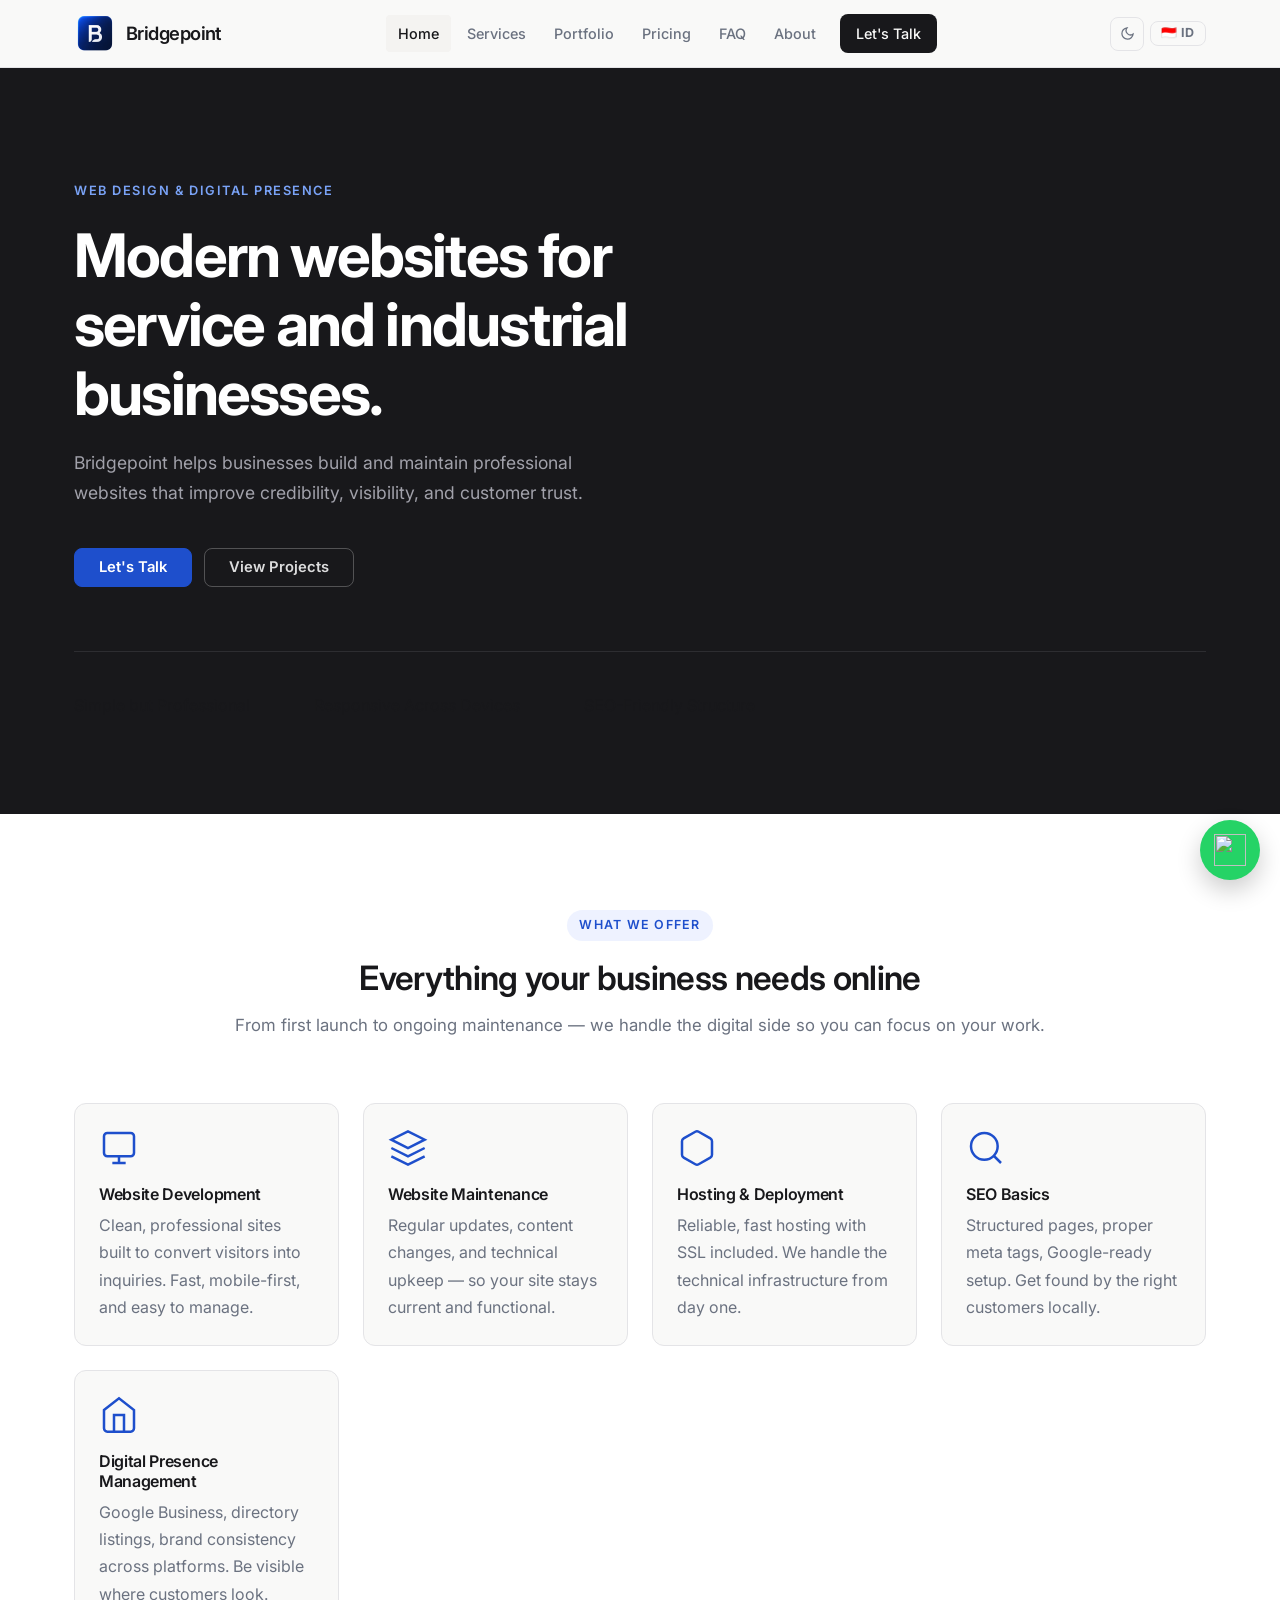
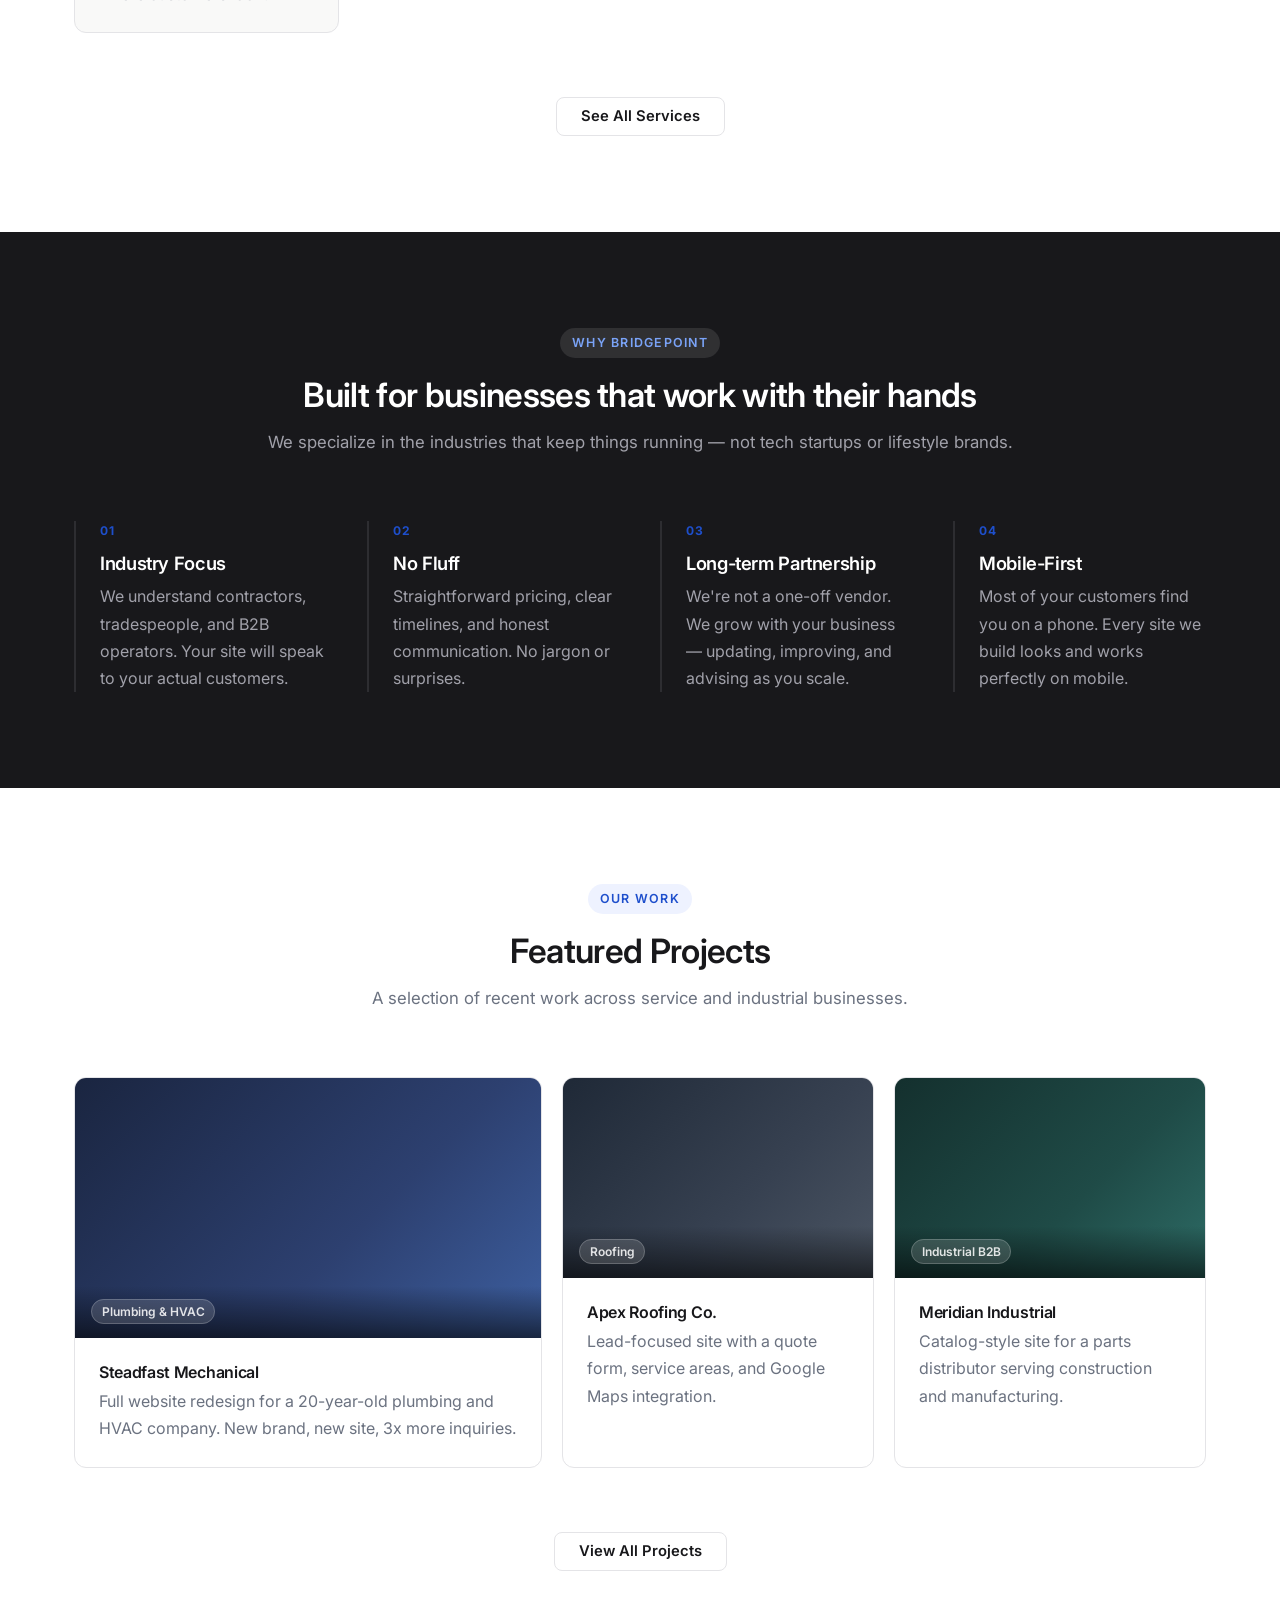
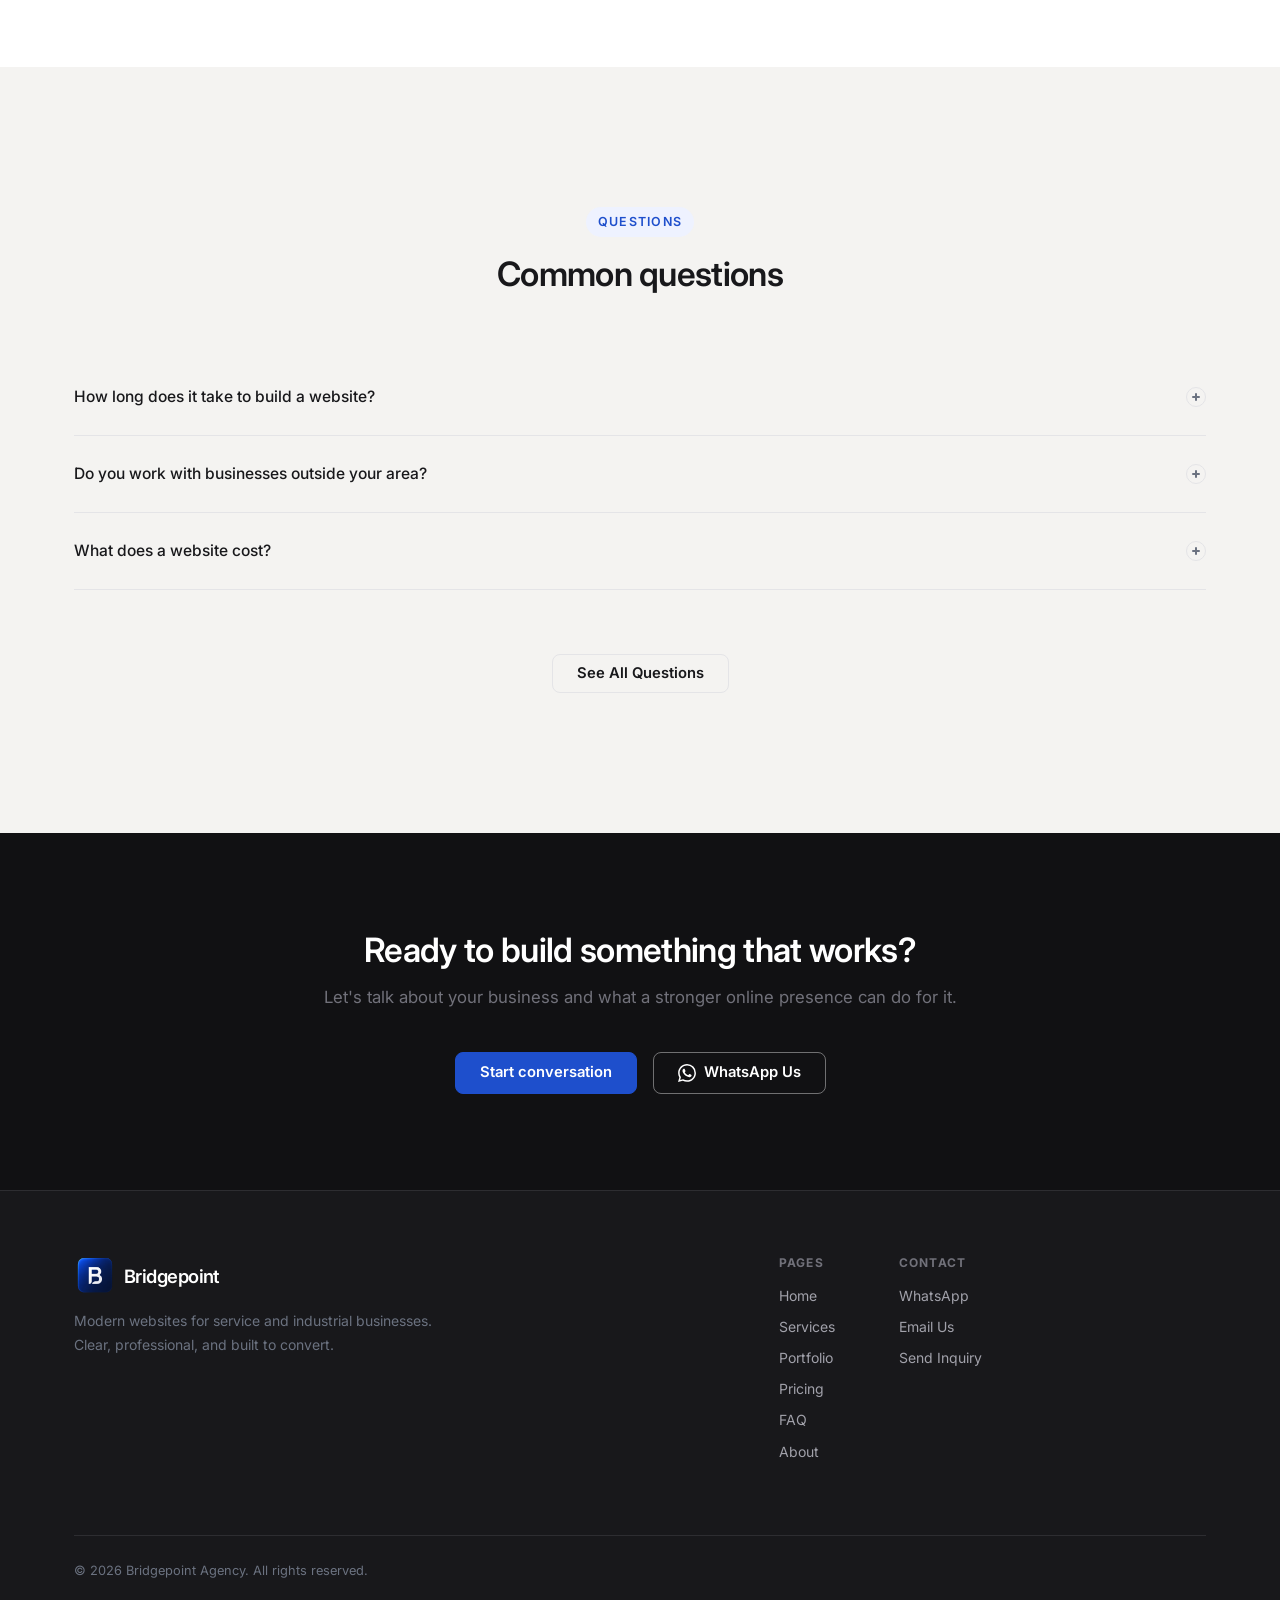
==== index.html @ 53733c5e "update website" ====
<script src="config.js"></script>

<script>
if (MAINTENANCE_MODE) {
  window.location.href = "maintenance.html";
}
</script>

<!DOCTYPE html>
<html lang="en">
  <head>
    <meta charset="UTF-8" />
    <meta name="viewport" content="width=device-width, initial-scale=1.0" />
    <title>Bridgepoint — Web Design for Service & Industrial Businesses</title>
    <meta name="description" content="Bridgepoint helps service businesses, contractors, and industrial companies build professional websites that improve credibility, visibility, and customer trust." />
    <meta name="robots" content="index, follow" />
    <meta property="og:title" content="Bridgepoint — Web Design for Service & Industrial Businesses" />
    <meta property="og:description" content="Modern websites for businesses that mean business." />
    <meta property="og:type" content="website" />
    <link rel="preconnect" href="https://fonts.googleapis.com">
    <link rel="preconnect" href="https://fonts.gstatic.com" crossorigin>
    <link href="https://fonts.googleapis.com/css2?family=Inter:ital,wght@0,300;0,400;0,500;0,600;0,700;1,400&family=IBM+Plex+Serif:wght@400;500&display=swap" rel="stylesheet">
    <link rel="stylesheet" href="style.css">
    <script>
      (function() {
        var t = localStorage.getItem('bp-theme') ||
          (window.matchMedia('(prefers-color-scheme: dark)').matches ? 'dark' : 'light');
        document.documentElement.setAttribute('data-theme', t);
      })();
    </script>
  </head>
  <body>

    <!-- ============================================================
         NAVIGATION
    ============================================================ -->
    <header class="site-header" id="site-header">
      <div class="container nav-container">
        <a href="#home" class="nav-logo" data-page="home">
          <div class="nav-logo-image logo-trigger">
            <img src="./images/bridgepoint_main_og.png" alt="Bridgepoint Logo">
          </div>
          <span class="nav-logo-text">
            <span class="logo-text">Bridgepoint</span>
          </span>
        </a>

        <nav class="nav-links" id="nav-links">
          <a href="#home" data-page="home" class="nav-link active">Home</a>
          <a href="#services" data-page="services" class="nav-link">Services</a>
          <a href="#portfolio" data-page="portfolio" class="nav-link">Portfolio</a>
          <a href="#pricing" data-page="pricing" class="nav-link">Pricing</a>
          <a href="#faq" data-page="faq" class="nav-link">FAQ</a>
          <a href="#about" data-page="about" class="nav-link">About</a>
          <a href="#contact" data-page="contact" class="nav-link nav-cta">Let's Talk</a>
        </nav>

        <div class="nav-controls">
          <button class="theme-toggle" id="theme-toggle" aria-label="Toggle dark mode">
            <svg class="icon-moon" viewBox="0 0 24 24" fill="none" stroke="currentColor" stroke-width="2"><path d="M21 12.79A9 9 0 1 1 11.21 3 7 7 0 0 0 21 12.79z"/></svg>
            <svg class="icon-sun" viewBox="0 0 24 24" fill="none" stroke="currentColor" stroke-width="2"><circle cx="12" cy="12" r="5"/><line x1="12" y1="1" x2="12" y2="3"/><line x1="12" y1="21" x2="12" y2="23"/><line x1="4.22" y1="4.22" x2="5.64" y2="5.64"/><line x1="18.36" y1="18.36" x2="19.78" y2="19.78"/><line x1="1" y1="12" x2="3" y2="12"/><line x1="21" y1="12" x2="23" y2="12"/><line x1="4.22" y1="19.78" x2="5.64" y2="18.36"/><line x1="18.36" y1="5.64" x2="19.78" y2="4.22"/></svg>
          </button>
          <a href="indo.html" class="lang-switch" title="Lihat dalam Bahasa Indonesia">🇮🇩 ID</a>
        </div>

        <button class="hamburger" id="hamburger" aria-label="Open menu" aria-expanded="false">
          <span></span>
          <span></span>
          <span></span>
        </button>
      </div>
    </header>

    <!-- LOGO MODAL -->
  <div class="logo-modal" id="logoModal">
    <span class="logo-close">&times;</span>
    <img class="logo-modal-content" id="logoModalImg" src="./images/Bridgepoint_main_og.png" alt="Bridgepoint Logo">
  </div>

    <!-- ============================================================
         PAGES
    ============================================================ -->
    <main id="main-content">

      <!-- ======================================================
           PAGE: HOME
      ====================================================== -->
      <section class="page active" id="page-home">

        <!-- Hero -->
        <div class="hero">
          <div class="container">
            <div class="hero-eyebrow">Web Design &amp; Digital Presence</div>
            <h1 class="hero-headline">Modern websites for service and industrial businesses.</h1>
            <p class="hero-sub">Bridgepoint helps businesses build and maintain professional websites that improve credibility, visibility, and customer trust.</p>
            <div class="hero-actions">
              <a href="#contact" class="btn btn-primary" data-page="contact">Let's Talk</a>
              <a href="#portfolio" class="btn btn-outline" data-page="portfolio">View Projects</a>
            </div>
            <div class="hero-stats">
              <div class="stat">
                <span class="stat-text">Simple but Professional</span>
              </div>
              <div class="stat">
                <span class="stat-text">Responsive Across Devices</span>
              </div>
              <div class="stat">
                <span class="stat-text">SEO-Friendly Structure</span>
              </div>
            </div>
          </div>
        </div>

        <!-- Services Overview -->
        <div class="section-light" id="services-overview">
          <div class="container">
            <div class="section-header">
              <div class="section-tag">What We Offer</div>
              <h2>Everything your business needs online</h2>
              <p>From first launch to ongoing maintenance — we handle the digital side so you can focus on your work.</p>
            </div>
            <div class="services-grid">
              <div class="service-card">
                <div class="service-icon">
                  <svg viewBox="0 0 24 24" fill="none" stroke="currentColor" stroke-width="1.5"><rect x="3" y="3" width="18" height="14" rx="2"/><path d="M8 21h8M12 17v4"/></svg>
                </div>
                <h3>Website Development</h3>
                <p>Clean, professional sites built to convert visitors into inquiries. Fast, mobile-first, and easy to manage.</p>
              </div>
              <div class="service-card">
                <div class="service-icon">
                  <svg viewBox="0 0 24 24" fill="none" stroke="currentColor" stroke-width="1.5"><path d="M12 2L2 7l10 5 10-5-10-5zM2 17l10 5 10-5M2 12l10 5 10-5"/></svg>
                </div>
                <h3>Website Maintenance</h3>
                <p>Regular updates, content changes, and technical upkeep — so your site stays current and functional.</p>
              </div>
              <div class="service-card">
                <div class="service-icon">
                  <svg viewBox="0 0 24 24" fill="none" stroke="currentColor" stroke-width="1.5"><path d="M21 16V8a2 2 0 0 0-1-1.73l-7-4a2 2 0 0 0-2 0l-7 4A2 2 0 0 0 3 8v8a2 2 0 0 0 1 1.73l7 4a2 2 0 0 0 2 0l7-4A2 2 0 0 0 21 16z"/></svg>
                </div>
                <h3>Hosting &amp; Deployment</h3>
                <p>Reliable, fast hosting with SSL included. We handle the technical infrastructure from day one.</p>
              </div>
              <div class="service-card">
                <div class="service-icon">
                  <svg viewBox="0 0 24 24" fill="none" stroke="currentColor" stroke-width="1.5"><circle cx="11" cy="11" r="8"/><path d="m21 21-4.35-4.35"/></svg>
                </div>
                <h3>SEO Basics</h3>
                <p>Structured pages, proper meta tags, Google-ready setup. Get found by the right customers locally.</p>
              </div>
              <div class="service-card">
                <div class="service-icon">
                  <svg viewBox="0 0 24 24" fill="none" stroke="currentColor" stroke-width="1.5"><path d="M3 9l9-7 9 7v11a2 2 0 0 1-2 2H5a2 2 0 0 1-2-2z"/><polyline points="9 22 9 12 15 12 15 22"/></svg>
                </div>
                <h3>Digital Presence Management</h3>
                <p>Google Business, directory listings, brand consistency across platforms. Be visible where customers look.</p>
              </div>
            </div>
            <div class="section-cta">
              <a href="#services" class="btn btn-outline" data-page="services">See All Services</a>
            </div>
          </div>
        </div>

        <!-- Why Choose Bridgepoint -->
        <div class="section-dark">
          <div class="container">
            <div class="section-header section-header-light">
              <div class="section-tag section-tag-light">Why Bridgepoint</div>
              <h2>Built for businesses that work with their hands</h2>
              <p>We specialize in the industries that keep things running — not tech startups or lifestyle brands.</p>
            </div>
            <div class="why-grid">
              <div class="why-item">
                <div class="why-num">01</div>
                <h3>Industry Focus</h3>
                <p>We understand contractors, tradespeople, and B2B operators. Your site will speak to your actual customers.</p>
              </div>
              <div class="why-item">
                <div class="why-num">02</div>
                <h3>No Fluff</h3>
                <p>Straightforward pricing, clear timelines, and honest communication. No jargon or surprises.</p>
              </div>
              <div class="why-item">
                <div class="why-num">03</div>
                <h3>Long-term Partnership</h3>
                <p>We're not a one-off vendor. We grow with your business — updating, improving, and advising as you scale.</p>
              </div>
              <div class="why-item">
                <div class="why-num">04</div>
                <h3>Mobile-First</h3>
                <p>Most of your customers find you on a phone. Every site we build looks and works perfectly on mobile.</p>
              </div>
            </div>
          </div>
        </div>

        <!-- Featured Projects -->
        <div class="section-light">
          <div class="container">
            <div class="section-header">
              <div class="section-tag">Our Work</div>
              <h2>Featured Projects</h2>
              <p>A selection of recent work across service and industrial businesses.</p>
            </div>
            <div class="projects-grid">
              <div class="project-card project-card-large">
                <div class="project-img project-img-1">
                  <div class="project-overlay">
                    <span class="project-tag">Plumbing &amp; HVAC</span>
                  </div>
                </div>
                <div class="project-info">
                  <h3>Steadfast Mechanical</h3>
                  <p>Full website redesign for a 20-year-old plumbing and HVAC company. New brand, new site, 3x more inquiries.</p>
                </div>
              </div>
              <div class="project-card">
                <div class="project-img project-img-2">
                  <div class="project-overlay">
                    <span class="project-tag">Roofing</span>
                  </div>
                </div>
                <div class="project-info">
                  <h3>Apex Roofing Co.</h3>
                  <p>Lead-focused site with a quote form, service areas, and Google Maps integration.</p>
                </div>
              </div>
              <div class="project-card">
                <div class="project-img project-img-3">
                  <div class="project-overlay">
                    <span class="project-tag">Industrial B2B</span>
                  </div>
                </div>
                <div class="project-info">
                  <h3>Meridian Industrial</h3>
                  <p>Catalog-style site for a parts distributor serving construction and manufacturing.</p>
                </div>
              </div>
            </div>
            <div class="section-cta">
              <a href="#portfolio" class="btn btn-outline" data-page="portfolio">View All Projects</a>
            </div>
          </div>
        </div>

        <!-- FAQ Preview -->
        <div class="section-subtle">
          <div class="container">
            <div class="section-header">
              <div class="section-tag">Questions</div>
              <h2>Common questions</h2>
            </div>
            <div class="faq-list">
              <div class="faq-item">
                <button class="faq-question" aria-expanded="false">
                  How long does it take to build a website?
                  <span class="faq-icon"></span>
                </button>
                <div class="faq-answer">
                  <p>Most projects take 2–4 weeks from kickoff to launch. Simpler sites can be done in under two weeks. We'll give you a clear timeline before we start.</p>
                </div>
              </div>
              <div class="faq-item">
                <button class="faq-question" aria-expanded="false">
                  Do you work with businesses outside your area?
                  <span class="faq-icon"></span>
                </button>
                <div class="faq-answer">
                  <p>Yes. We work with businesses across the country. Everything is handled remotely — calls, emails, and a shared workspace for feedback.</p>
                </div>
              </div>
              <div class="faq-item">
                <button class="faq-question" aria-expanded="false">
                  What does a website cost?
                  <span class="faq-icon"></span>
                </button>
                <div class="faq-answer">
                  <p>Pricing depends on the project scope and requirements. Starter websites begin from ~300 USD, while larger business websites are quoted based on complexity and customization needs. All pricing is discussed clearly before development begins — no surprises.</p>
                </div>
              </div>
            </div>
            <div class="section-cta">
              <a href="#faq" class="btn btn-outline" data-page="faq">See All Questions</a>
            </div>
          </div>
        </div>

        <!-- Final CTA -->
        <div class="section-cta-block">
          <div class="container">
            <div class="cta-block">
              <h2>Ready to build something that works?</h2>
              <p>Let's talk about your business and what a stronger online presence can do for it.</p>
              <div class="cta-actions">
                <a href="#contact" class="btn btn-primary" data-page="contact">Start conversation</a>
                <a href="https://wa.me/6289504556187" class="btn btn-outline-white" target="_blank" rel="noopener">
                  <svg width="18" height="18" viewBox="0 0 24 24" fill="currentColor"><path d="M17.472 14.382c-.297-.149-1.758-.867-2.03-.967-.273-.099-.471-.148-.67.15-.197.297-.767.966-.94 1.164-.173.199-.347.223-.644.075-.297-.15-1.255-.463-2.39-1.475-.883-.788-1.48-1.761-1.653-2.059-.173-.297-.018-.458.13-.606.134-.133.298-.347.446-.52.149-.174.198-.298.298-.497.099-.198.05-.371-.025-.52-.075-.149-.669-1.612-.916-2.207-.242-.579-.487-.5-.669-.51-.173-.008-.371-.01-.57-.01-.198 0-.52.074-.792.372-.272.297-1.04 1.016-1.04 2.479 0 1.462 1.065 2.875 1.213 3.074.149.198 2.096 3.2 5.077 4.487.709.306 1.262.489 1.694.625.712.227 1.36.195 1.871.118.571-.085 1.758-.719 2.006-1.413.248-.694.248-1.289.173-1.413-.074-.124-.272-.198-.57-.347m-5.421 7.403h-.004a9.87 9.87 0 01-5.031-1.378l-.361-.214-3.741.982.998-3.648-.235-.374a9.86 9.86 0 01-1.51-5.26c.001-5.45 4.436-9.884 9.888-9.884 2.64 0 5.122 1.03 6.988 2.898a9.825 9.825 0 012.893 6.994c-.003 5.45-4.437 9.884-9.885 9.884m8.413-18.297A11.815 11.815 0 0012.05 0C5.495 0 .16 5.335.157 11.892c0 2.096.547 4.142 1.588 5.945L.057 24l6.305-1.654a11.882 11.882 0 005.683 1.448h.005c6.554 0 11.89-5.335 11.893-11.893a11.821 11.821 0 00-3.48-8.413z"/></svg>
                  WhatsApp Us
                </a>
              </div>
            </div>
          </div>
        </div>

      </section>

      <!-- ======================================================
           PAGE: SERVICES
      ====================================================== -->
      <section class="page" id="page-services">
        <div class="page-hero">
          <div class="container">
            <div class="section-tag">Services</div>
            <h1>What We Do</h1>
            <p>A focused set of services built around what service and industrial businesses actually need.</p>
          </div>
        </div>

        <div class="section-light">
          <div class="container">
            <div class="services-detail-grid">

              <div class="service-detail-card">
                <div class="service-detail-icon">
                  <svg viewBox="0 0 24 24" fill="none" stroke="currentColor" stroke-width="1.5"><rect x="3" y="3" width="18" height="14" rx="2"/><path d="M8 21h8M12 17v4"/></svg>
                </div>
                <div class="service-detail-body">
                  <h2>Website Development</h2>
                  <p>We design and build professional websites from scratch — structured around your services, service areas, and the customers you want to reach. Every site is mobile-first, fast-loading, and built with conversion in mind.</p>
                  <ul class="service-list">
                    <li>Custom multi-page design</li>
                    <li>Mobile-responsive layouts</li>
                    <li>Contact and quote forms</li>
                    <li>Service area pages</li>
                    <li>Photo galleries and project showcases</li>
                    <li>Google Maps and location integration</li>
                  </ul>
                </div>
              </div>

              <div class="service-detail-card">
                <div class="service-detail-icon">
                  <svg viewBox="0 0 24 24" fill="none" stroke="currentColor" stroke-width="1.5"><path d="M12 2L2 7l10 5 10-5-10-5zM2 17l10 5 10-5M2 12l10 5 10-5"/></svg>
                </div>
                <div class="service-detail-body">
                  <h2>Website Maintenance</h2>
                  <p>Websites need care over time. We offer ongoing maintenance plans so your site stays updated, secure, and working correctly without you having to manage it yourself.</p>
                  <ul class="service-list">
                    <li>Content and text updates</li>
                    <li>Photo and media replacements</li>
                    <li>Technical updates and security patches</li>
                    <li>Form and function testing</li>
                    <li>Monthly performance reports</li>
                  </ul>
                </div>
              </div>

              <div class="service-detail-card">
                <div class="service-detail-icon">
                  <svg viewBox="0 0 24 24" fill="none" stroke="currentColor" stroke-width="1.5"><path d="M21 16V8a2 2 0 0 0-1-1.73l-7-4a2 2 0 0 0-2 0l-7 4A2 2 0 0 0 3 8v8a2 2 0 0 0 1 1.73l7 4a2 2 0 0 0 2 0l7-4A2 2 0 0 0 21 16z"/></svg>
                </div>
                <div class="service-detail-body">
                  <h2>Hosting &amp; Deployment</h2>
                  <p>We handle the full technical stack — domain setup, SSL certificate, hosting configuration, and deployment. No technical knowledge required on your end.</p>
                  <ul class="service-list">
                    <li>Domain registration and transfer</li>
                    <li>SSL certificate (HTTPS)</li>
                    <li>Managed hosting setup</li>
                    <li>Uptime monitoring</li>
                    <li>Backup and recovery</li>
                  </ul>
                </div>
              </div>

              <div class="service-detail-card">
                <div class="service-detail-icon">
                  <svg viewBox="0 0 24 24" fill="none" stroke="currentColor" stroke-width="1.5"><circle cx="11" cy="11" r="8"/><path d="m21 21-4.35-4.35"/></svg>
                </div>
                <div class="service-detail-body">
                  <h2>SEO Basics</h2>
                  <p>Local and organic search visibility starts with the fundamentals. We set up your site to be found by the right people in your service area.</p>
                  <ul class="service-list">
                    <li>Keyword-targeted page structure</li>
                    <li>Meta titles and descriptions</li>
                    <li>Google Search Console setup</li>
                    <li>Local schema markup</li>
                    <li>Image optimization</li>
                    <li>Site speed improvements</li>
                  </ul>
                </div>
              </div>

              <div class="service-detail-card">
                <div class="service-detail-icon">
                  <svg viewBox="0 0 24 24" fill="none" stroke="currentColor" stroke-width="1.5"><path d="M3 9l9-7 9 7v11a2 2 0 0 1-2 2H5a2 2 0 0 1-2-2z"/><polyline points="9 22 9 12 15 12 15 22"/></svg>
                </div>
                <div class="service-detail-body">
                  <h2>Digital Presence Management</h2>
                  <p>Your website is one piece of your online presence. We help make sure the rest of it — Google Business, directories, social profiles — matches your brand and is working for you.</p>
                  <ul class="service-list">
                    <li>Google Business Profile setup and optimization</li>
                    <li>Directory listing submissions</li>
                    <li>NAP consistency (name, address, phone)</li>
                    <li>Review generation strategy</li>
                    <li>Brand consistency audit</li>
                  </ul>
                </div>
              </div>

            </div>
          </div>
        </div>

        <div class="section-cta-block">
          <div class="container">
            <div class="cta-block">
              <h2>Not sure which services you need?</h2>
              <p>Tell us about your business and we'll give you an honest recommendation.</p>
              <a href="#contact" class="btn btn-primary" data-page="contact">Talk to Us</a>
            </div>
          </div>
        </div>
      </section>

      <!-- ======================================================
           PAGE: PORTFOLIO
      ====================================================== -->
      <section class="page" id="page-portfolio">
        <div class="page-hero">
          <div class="container">
            <div class="section-tag">Portfolio</div>
            <h1>Our Work</h1>
            <p>Concept designs and demo projects across the industries we serve.</p>
          </div>
        </div>

        <div class="section-light">
          <div class="container">
            <div class="portfolio-filters">
              <button class="filter-btn active" data-filter="all">All</button>
              <button class="filter-btn" data-filter="redesign">Redesigns</button>
              <button class="filter-btn" data-filter="new">New Sites</button>
              <button class="filter-btn" data-filter="b2b">B2B</button>
            </div>

            <div class="portfolio-grid">

              <div class="portfolio-item" data-category="redesign">
                <div class="portfolio-img portfolio-img-1">
                  <div class="portfolio-overlay">
                    <div class="portfolio-overlay-content">
                      <span class="portfolio-tag">Plumbing &amp; HVAC — Redesign</span>
                    </div>
                  </div>
                </div>
                <div class="portfolio-info">
                  <h3>Steadfast Mechanical</h3>
                  <p>Full brand and website overhaul for a residential plumbing and HVAC contractor. New visual identity, improved service pages, and a streamlined contact flow.</p>
                  <div class="portfolio-tags">
                    <span>Web Design</span>
                    <span>Branding</span>
                    <span>SEO</span>
                  </div>
                </div>
              </div>

              <div class="portfolio-item" data-category="new">
                <div class="portfolio-img portfolio-img-2">
                  <div class="portfolio-overlay">
                    <div class="portfolio-overlay-content">
                      <span class="portfolio-tag">Roofing — New Site</span>
                    </div>
                  </div>
                </div>
                <div class="portfolio-info">
                  <h3>Apex Roofing Co.</h3>
                  <p>Lead-generation focused site for a regional roofing company. Prominent phone and quote CTAs, service area pages, and photo gallery of completed jobs.</p>
                  <div class="portfolio-tags">
                    <span>Web Design</span>
                    <span>Lead Gen</span>
                  </div>
                </div>
              </div>

              <div class="portfolio-item" data-category="b2b">
                <div class="portfolio-img portfolio-img-3">
                  <div class="portfolio-overlay">
                    <div class="portfolio-overlay-content">
                      <span class="portfolio-tag">Industrial B2B</span>
                    </div>
                  </div>
                </div>
                <div class="portfolio-info">
                  <h3>Meridian Industrial</h3>
                  <p>Catalog-style website for a parts distributor serving construction and manufacturing clients. Clean product categorization and inquiry form by product line.</p>
                  <div class="portfolio-tags">
                    <span>B2B</span>
                    <span>Catalog</span>
                    <span>Custom Forms</span>
                  </div>
                </div>
              </div>

              <div class="portfolio-item" data-category="new">
                <div class="portfolio-img portfolio-img-4">
                  <div class="portfolio-overlay">
                    <div class="portfolio-overlay-content">
                      <span class="portfolio-tag">Landscaping — New Site</span>
                    </div>
                  </div>
                </div>
                <div class="portfolio-info">
                  <h3>Groundwork Landscaping</h3>
                  <p>Portfolio-heavy site for a commercial and residential landscaping company. Before/after galleries, seasonal promotions, and service area map.</p>
                  <div class="portfolio-tags">
                    <span>Web Design</span>
                    <span>Gallery</span>
                    <span>Google Maps</span>
                  </div>
                </div>
              </div>

              <div class="portfolio-item" data-category="redesign">
                <div class="portfolio-img portfolio-img-5">
                  <div class="portfolio-overlay">
                    <div class="portfolio-overlay-content">
                      <span class="portfolio-tag">Electrical — Redesign</span>
                    </div>
                  </div>
                </div>
                <div class="portfolio-info">
                  <h3>Vantage Electrical</h3>
                  <p>Website update for an established electrical contractor. Modernized design, updated service descriptions, and improved mobile experience.</p>
                  <div class="portfolio-tags">
                    <span>Redesign</span>
                    <span>Mobile Optimization</span>
                  </div>
                </div>
              </div>

              <div class="portfolio-item portfolio-item-placeholder" data-category="new">
                <div class="portfolio-img portfolio-img-placeholder">
                  <div class="placeholder-text">
                    <span>Your project</span>
                    <span>could be here</span>
                  </div>
                </div>
                <div class="portfolio-info">
                  <h3>Your Business</h3>
                  <p>We're always taking on new clients. Reach out and let's talk about what your website could look like.</p>
                  <a href="#contact" class="btn btn-sm" data-page="contact">Start a Project</a>
                </div>
              </div>

            </div>
          </div>
        </div>
      </section>

      <!-- ======================================================
          PAGE: Pricing 
      ====================================================== -->
      <section class="page" id="page-pricing">

        <!-- HERO -->
        <div class="page-hero">
          <div class="container">
            <div class="section-tag">Pricing</div>
            <h1>Simple & Transparent Pricing</h1>
            <p>
              Structured pricing designed for service businesses,
              contractors, and B2B companies.
            </p>
          </div>
        </div>

        <!-- PRICING SECTION -->
        <div class="section-pricing-block">
          <div class="container">

            <div class="pricing-grid">

              <!-- ESSENTIAL WEBSITE -->
              <div class="service-detail-card">
                <div class="service-detail-body">

                  <h2>Essential Website</h2>

                  <div class="pricing-number">
                    From $300 USD
                  </div>

                  <p>
                    A professional website designed to help your business build trust, establish credibility, and make it easy for customers to get in touch.
                  </p>

                  <ul class="service-list">
                    <li>Up to 5 pages</li>
                    <li>Mobile-friendly design </li>
                    <li>WhatsApp integration</li>
                    <li>Contact form</li>
                    <li>Basic SEO setup</li>
                    <li>Deployment included</li>
                    <li>Google Map integration</li>
                  </ul>

                  <br>

                  <p>Perfect for
                    <br>Small businesses, local services, consultants, and startups that need a professional online presence.
                  </p>

                  <p>Post-launch support
                    <br>30 days of support with up to 2 minor revision requests.
                  </p> 


                  <p>Timeline: 1-2 weeks
                  </p>

                  <a href="#contact" class="btn btn-primary" data-page="contact">
                    Get Started
                  </a>

                </div>
              </div>

              <!-- GROWTH WEBSITE -->
              <div class="service-detail-card">
                <div class="service-detail-body">

                  <h2>Growth Website</h2>

                  <div class="pricing-number">
                    $550 USD
                  </div>

                  <p>
                    A conversion-focused website built for businesses that need stronger branding, more flexibility, and a website that can grow with them.
                  </p>

                  <ul class="service-list">
                    <li>Custom layouts</li>
                    <li>More pages and sections</li>
                    <li>Portfolio/project showcase</li>
                    <li>FAQ section</li>
                    <li>Better UX/UI experience </li>
                    <li>More customization flexibility</li>
                    <li>Scalable structure for future growth </li>
                    <li>Google Map integration</li>
                  </ul> 

                  <br>

                  <p>Perfect for
                    <br>Agencies, consultants, B2B companies, contractors, and established service businesses.
                  </p>

                  <p>Post-launch support
                    <br>30 days of support with up to 2 minor revision requests.
                  </p>

                  <p>Timeline: 2-4 weeks
                  </p>

                  <a href="#contact" class="btn btn-primary" data-page="contact">
                    Discuss Project
                  </a>

                </div>
              </div>

            </div> <!-- END GRID -->

              <!-- ONGOING MANAGEMENT -->
              <div class="service-detail-card ongoing-card">
                <div class="service-detail-body">

                  <h2>Ongoing Management</h2>

                  <p>
                    Ongoing website support designed to keep your
                    business website secure, updated, and professionally
                    maintained over time.
                  </p>

                  <p class="pricing-note">
                    Maintenance plans can be adjusted based on website
                    size and update requirements.
                  </p>

                  <!-- CARE PLAN ESSENTIAL -->
                  <div class="pricing-subplan">

                    <h3>Care Plan Essential</h3>

                    <div class="pricing-number">
                      ~$50 USD/month
                    </div>

                    <ul class="service-list">
                      <li>Hosting</li>
                      <li>Monitoring</li>
                      <li>Backups</li>
                      <li>Small content updates</li>
                    </ul>

                  </div>

                  <!-- CARE PLAN GROWTH -->
                  <div class="pricing-subplan">

                    <h3>Care Plan Growth</h3>

                    <div class="pricing-number">
                      ~$95 USD/month
                    </div>

                    <ul class="service-list">
                      <li>Website maintenance</li>
                      <li>Content updates</li>
                      <li>Basic SEO improvements </li>
                      <li>Analytics monitoring </li>
                      <li>Priority support</li>
                    </ul>

                  </div>

                  <br>

                  <a href="#contact" class="btn btn-primary" data-page="contact">
                    Get Support
                  </a>

                </div>
              </div>

          </div>
        </div>

        <!-- PRICING NOTES -->
        <div class="section-white">
          <div class="container">

            <div class="content-block">

              <br>

              <h2>What Affects Pricing?</h2>

              <br>

              <p>
                Final pricing depends on the scope and complexity
                of the project. <br>Factors may include page count,
                custom functionality, content readiness,
                design requirements, and SEO needs.
              </p>

              <br>

              <p>
                Every project begins with a short discussion
                and intake process to ensure the right structure,
                timeline, and pricing.
              </p>

              <br>

              <p> • You fully own the website after completion. <br>
                  •	Domain and hosting costs are billed separately depending on project needs. <br>
                  •	Maintenance is optional and available separately if needed.
              </p>

              <br>

            </div>

          </div>
        </div>

        <!-- PROCESS SECTION -->
        <div class="section-light">
          <div class="container">

            <div class="section-heading">
              <div class="section-tag">Process</div>
              <h2>How It Works</h2>
            </div>

            <div class="process-grid">

              <div class="service-detail-card process-card">
                <div class="service-detail-body">

                  <h3>1. Discovery & Onboarding</h3>

                  <br>

                  <p>
                    We begin with a short discussion and intake form
                    to understand your business, goals,
                    and website requirements.
                  </p>

                </div>
              </div>

              <div class="service-detail-card process-card">
                <div class="service-detail-body">

                  <h3>2. Proposal & Planning</h3>

                  <br>

                  <p>
                    Project scope, pricing, and timeline
                    are confirmed before development begins.
                  </p>

                </div>
              </div>

              <div class="service-detail-card process-card">
                <div class="service-detail-body">

                  <h3>3. Development & Launch</h3>

                  <br>

                  <p>
                    The website is designed, revised,
                    and deployed once approved.
                  </p>

                </div>
              </div>

            </div>

          </div>
        </div>

        <!-- FINAL CTA -->
        <div class="section-cta-block">
          <div class="container">

            <div class="cta-block">

              <h2>Ready to build your website?</h2>

              <p>
                Tell us about your business and <br> 
                we'll recommend the right solution for your needs.
              </p>

              <a href="#contact" class="btn btn-primary" data-page="contact">
                Let's Talk
              </a>

            </div>
          </div>
        </div>
      </section>
      
      <!-- ======================================================
           PAGE: FAQ
      ====================================================== -->
      <section class="page" id="page-faq">
        <div class="page-hero">
          <div class="container">
            <div class="section-tag">FAQ</div>
            <h1>Frequently Asked Questions</h1>
            <p>Honest answers to the questions we hear most often from business owners.</p>
          </div>
        </div>

        <div class="section-light">
          <div class="container faq-container">

            <div class="faq-group">
              <h2 class="faq-group-title">General</h2>
              <div class="faq-list">
                <div class="faq-item">
                  <button class="faq-question" aria-expanded="false">
                    Why do businesses still need websites if social media dominates?
                    <span class="faq-icon"></span>
                  </button>
                  <div class="faq-answer">
                    <p>Social media helps people discover your business. Your website helps them trust it. Most customers still check Google, pricing, services, portfolios, or contact details before making a decision. A website gives your business a professional place where people can verify and learn more about you. Social media gets attention.Websites help turn that attention into inquiries and customers.</p>
                  </div>  
                </div>
                <div class="faq-item">
                  <button class="faq-question" aria-expanded="false">
                    What if a business is already doing fine without a website?
                    <span class="faq-icon"></span>
                  </button>
                  <div class="faq-answer">
                    <p>
                      Many businesses grow through referrals and word of mouth, which is great. However, a website helps strengthen your business further by improving:
                    </p>
                    <ol>
                      <li>Credibility</li>
                      <li>Visibility</li>
                      <li>Professionalism</li>
                      <li>Customer confidence</li>
                    </ol>

                    <p>
                     It also makes it easier for new customers, partnerships, and larger clients to learn about your business online.
                    </p>
                  </div>
                </div>
                 <div class="faq-item">
                  <button class="faq-question" aria-expanded="false">
                    What does a website actually help with?
                    <span class="faq-icon"></span>
                  </button>
                  <div class="faq-answer">
                    <p>A good website helps customers:
                    </p>
                    <ol>
                      <li>Understand your business</li> 
                      <li>Find your services</li> 
                      <li>Contact you easily</li> 
                      <li>Trust your company</li>
                    </ol>

                      <p>
                      It also helps businesses avoid:
                      </p>

                    <ol>
                      <li>Missed inquiries</li>
                      <li>Outdated information</li> 
                      <li>Weak online presence</li> 
                      <li>Inconsistent branding</li>
                    </ol>

                      <p> 
                      A website gives your business a centralized and professional online presence.
                      </p>
                  </div>
                </div>
                <div class="faq-item">
                  <button class="faq-question" aria-expanded="false">
                    Do you work with businesses outside your local area?
                    <span class="faq-icon"></span>
                  </button>
                  <div class="faq-answer">
                    <p>Yes. We work with businesses across the country. All collaboration happens remotely through WhatsApp, emails, calls and a shared workspace where you can review and approve work at any stage.</p>
                  </div>
                </div>
              </div>
            </div>

            <div class="faq-group">
              <h2 class="faq-group-title">Pricing &amp; Process</h2>
              <div class="faq-list">
                <div class="faq-item">
                  <button class="faq-question" aria-expanded="false">
                    What does a website cost?
                    <span class="faq-icon"></span>
                  </button>
                  <div class="faq-answer">
                    <p>Pricing depends on the project scope and requirements. Essential Website begin from ~300 USD, while larger business websites are quoted based on complexity and customization needs. All pricing is discussed clearly before development begins — no surprises.</p>
                  </div>
                </div>
                <div class="faq-item">
                  <button class="faq-question" aria-expanded="false">
                    What is your process like?
                    <span class="faq-icon"></span>
                  </button>
                  <div class="faq-answer">
                    <p>We start with WhatsApp and a Google form to understand your business and goals. Then we review, clarify, and set a proposal with scope and price. Once approved, we start with 50% deposit, then begin building the draft, get your feedback, make revisions, and launch. Simple and structured.</p>
                  </div>
                </div>
                <div class="faq-item">
                  <button class="faq-question" aria-expanded="false">
                    How long does it take to build a website?
                    <span class="faq-icon"></span>
                  </button>
                  <div class="faq-answer">
                    <p>Most projects take 2–4 weeks from kickoff to launch. Simpler sites with fewer pages can be done in under two weeks. More complex projects with custom features may take 4–6 weeks. We give you a realistic timeline before work begins and stick to it.</p>
                  </div>
                </div>
                <div class="faq-item">
                  <button class="faq-question" aria-expanded="false">
                    Do you offer payment plans?
                    <span class="faq-icon"></span>
                  </button>
                  <div class="faq-answer">
                    <p>Yes. We typically require a 50% deposit at the start and the remaining 50% upon completion. For larger projects, we can discuss milestone-based payments. Reach out, and we'll find something that works for you.</p>
                  </div>
                </div>
              </div>
            </div>

            <div class="faq-group">
              <h2 class="faq-group-title">After Launch</h2>
              <div class="faq-list">
                <div class="faq-item">
                  <button class="faq-question" aria-expanded="false">
                    Why is monthly website management important?
                    <span class="faq-icon"></span>
                  </button>
                  <div class="faq-answer">
                    <p>Websites need ongoing updates, maintenance, and monitoring to stay secure, fast, and reliable. Monthly management may include:</p>

                    <ol>
                      <li>Hosting</li> 
                      <li>Backups</li> 
                      <li>Content updates</li>
                      <li>Seo improvements</li> 
                      <li>Speed optimization</li> 
                      <li>Security monitoring</li> 
                    </ol>

                    <p>The goal is simple: keep your online presence professional, updated, and running smoothly.
                    </p>
                  </div>
                </div>
                <div class="faq-item">
                  <button class="faq-question" aria-expanded="false">
                    What happens if something breaks after launch?
                    <span class="faq-icon"></span>
                  </button>
                  <div class="faq-answer">
                    <p>We offer a 30-day post-launch support window for all projects. If anything stops working due to our work, we fix it at no charge. After 30 days, site support is available through our maintenance plans.</p>
                  </div>
                </div>
                <div class="faq-item">
                  <button class="faq-question" aria-expanded="false">
                    Do you offer monthly maintenance?
                    <span class="faq-icon"></span>
                  </button>
                  <div class="faq-answer">
                    <p>Yes. We offer monthly maintenance packages that include hosting, monitoring, backups, content updates, SEO basics, analytics, maintenance, and support. Pricing starts at ~50 USD/month, depending on the package plan. Ask us about this when you reach out.</p>
                  </div>
                </div>
              </div>
            </div>

          </div>
        </div>

        <div class="section-cta-block">
          <div class="container">
            <div class="cta-block">
              <h2>Still have questions?</h2>
              <p>Send us a message and we'll get back to you promptly.</p>
              <a href="#contact" class="btn btn-primary" data-page="contact">Contact Us</a>
            </div>
          </div>
        </div>
      </section>

      <!-- ======================================================
           PAGE: ABOUT
      ====================================================== -->
      <section class="page" id="page-about">
        <div class="page-hero">
          <div class="container">
            <div class="section-tag">About</div>
            <h1>About Bridgepoint</h1>
            <p>A web design agency focused on building credibility for businesses that do real work.</p>
          </div>
        </div>

        <div class="section-light">
          <div class="container">
            <div class="about-intro">
              <div class="about-text">
                <h2>What We Do</h2>
                <p>Bridgepoint is a web design and digital presence agency. We build professional websites for service businesses, contractors, industrial companies, and B2B operators.</p>
                <p>We're not a generalist agency that works with every type of client. We've built our process, our pricing, and our approach around one type of business: companies that work with their hands, serve specific industries, and need a web presence that reflects the quality of their work.</p>
                <p>Whether you're a plumbing company that's been around for 20 years and still has a website from 2012, or a newer contractor trying to establish credibility with commercial clients — we can help.</p>
              </div>
              <div class="about-visual">
                <div class="about-stat-grid">
                  <div class="about-stat-card">
                    <span class="about-stat-num">Professional Structure</span>
                    <span class="about-stat-label">Clear workflows and organized project management.</span>
                  </div>
                  <div class="about-stat-card">
                    <span class="about-stat-num">Responsive Design</span>
                    <span class="about-stat-label">Websites optimized for desktop and mobile devices.</span>
                  </div>
                  <div class="about-stat-card">
                    <span class="about-stat-num">Long-Term Support</span>
                    <span class="about-stat-label">Ongoing maintenance and digital presence management.</span>
                  </div>
                  <div class="about-stat-card">
                    <span class="about-stat-num">Business-Focused Approach</span>
                    <span class="about-stat-label">Built for credibility, trust, and customer conversion.</span>
                  </div>
                </div>
              </div>
            </div>
          </div>
        </div>

        <div class="section-subtle">
          <div class="container">
            <div class="section-header">
              <div class="section-tag">Who We Help</div>
              <h2>The businesses we serve</h2>
            </div>
            <div class="industries-grid">
              <div class="industry-item">
                <svg viewBox="0 0 24 24" fill="none" stroke="currentColor" stroke-width="1.5"><path d="M3 9l9-7 9 7v11a2 2 0 0 1-2 2H5a2 2 0 0 1-2-2z"/></svg>
                <span>General Contractors</span>
              </div>
              <div class="industry-item">
                <svg viewBox="0 0 24 24" fill="none" stroke="currentColor" stroke-width="1.5"><path d="M20 14.66V20a2 2 0 0 1-2 2H4a2 2 0 0 1-2-2V6a2 2 0 0 1 2-2h5.34"/><polygon points="18 2 22 6 12 16 8 16 8 12 18 2"/></svg>
                <span>Plumbing &amp; HVAC</span>
              </div>
              <div class="industry-item">
                <svg viewBox="0 0 24 24" fill="none" stroke="currentColor" stroke-width="1.5"><polygon points="13 2 3 14 12 14 11 22 21 10 12 10 13 2"/></svg>
                <span>Electrical Contractors</span>
              </div>
              <div class="industry-item">
                <svg viewBox="0 0 24 24" fill="none" stroke="currentColor" stroke-width="1.5"><path d="M21 10c0 7-9 13-9 13s-9-6-9-13a9 9 0 0 1 18 0z"/><circle cx="12" cy="10" r="3"/></svg>
                <span>Roofing Companies</span>
              </div>
              <div class="industry-item">
                <svg viewBox="0 0 24 24" fill="none" stroke="currentColor" stroke-width="1.5"><path d="M12 2L2 7l10 5 10-5-10-5z"/><path d="M2 17l10 5 10-5"/><path d="M2 12l10 5 10-5"/></svg>
                <span>Industrial B2B</span>
              </div>
              <div class="industry-item">
                <svg viewBox="0 0 24 24" fill="none" stroke="currentColor" stroke-width="1.5"><rect x="1" y="3" width="15" height="13"/><polygon points="16 8 20 8 23 11 23 16 16 16 16 8"/><circle cx="5.5" cy="18.5" r="2.5"/><circle cx="18.5" cy="18.5" r="2.5"/></svg>
                <span>Logistics &amp; Transport</span>
              </div>
              <div class="industry-item">
                <svg viewBox="0 0 24 24" fill="none" stroke="currentColor" stroke-width="1.5"><path d="M3 3h18v18H3z"/><path d="M3 9h18M3 15h18M9 3v18"/></svg>
                <span>Service Businesses</span>
              </div>
              <div class="industry-item">
                <svg viewBox="0 0 24 24" fill="none" stroke="currentColor" stroke-width="1.5"><circle cx="12" cy="12" r="3"/><path d="M12 1v4M12 19v4M4.22 4.22l2.83 2.83M16.95 16.95l2.83 2.83M1 12h4M19 12h4M4.22 19.78l2.83-2.83M16.95 7.05l2.83-2.83"/></svg>
                <span>Manufacturing</span>
              </div>
            </div>
          </div>
        </div>

        <div class="section-light">
          <div class="container">
            <div class="section-header">
              <div class="section-tag">Our Approach</div>
              <h2>How we work</h2>
            </div>
            <div class="approach-steps">
              <div class="approach-step">
                <div class="step-num">01</div>
                <div class="step-body">
                  <h3>Discovery & Onboarding</h3>
                  <p>We start by understanding your business through a short discussion and intake form. This includes your goals, target audience, website requirements, and any previous challenges. Calls are optional and only used when needed.</p>
                </div>
              </div>
              <div class="approach-step">
                <div class="step-num">02</div>
                <div class="step-body">
                  <h3>Proposal &amp; Scope</h3>
                  <p>We put together a clear proposal: what we'll build, how long it will take, and exactly what it will cost. No vague estimates.</p>
                </div>
              </div>
              <div class="approach-step">
                <div class="step-num">03</div>
                <div class="step-body">
                  <h3>Design &amp; Build</h3>
                  <p>We design and build your site in structured phases. You'll see the work at key milestones and provide feedback before we move forward.</p>
                </div>
              </div>
              <div class="approach-step">
                <div class="step-num">04</div>
                <div class="step-body">
                  <h3>Launch &amp; Support</h3>
                  <p>We handle the launch, make sure everything is working, and stay available for questions and adjustments in the weeks after you go live.</p>
                </div>
              </div>
            </div>
          </div>
        </div>

      </section>

      <!-- ======================================================
           PAGE: CONTACT
      ====================================================== -->
      <section class="page" id="page-contact">
        <div class="page-hero">
          <div class="container">
            <div class="section-tag">Contact</div>
            <h1>Let's Talk</h1>
            <p>Tell us about your business and what you're looking for. <br> We'll respond within one business day.</p>
          </div>
        </div>

        <div class="section-light">
          <div class="container">
            <div class="contact-layout">

              <div class="contact-methods">
                <h2>Reach Us Directly</h2>
                <p>Prefer to reach out yourself? <br> We're available by WhatsApp or email.</p>

                <a href="https://wa.me/6289504556187" class="contact-method-card" target="_blank" rel="noopener">
                  <div class="contact-method-icon contact-icon-wa">
                    <svg viewBox="0 0 24 24" fill="currentColor"><path d="M17.472 14.382c-.297-.149-1.758-.867-2.03-.967-.273-.099-.471-.148-.67.15-.197.297-.767.966-.94 1.164-.173.199-.347.223-.644.075-.297-.15-1.255-.463-2.39-1.475-.883-.788-1.48-1.761-1.653-2.059-.173-.297-.018-.458.13-.606.134-.133.298-.347.446-.52.149-.174.198-.298.298-.497.099-.198.05-.371-.025-.52-.075-.149-.669-1.612-.916-2.207-.242-.579-.487-.5-.669-.51-.173-.008-.371-.01-.57-.01-.198 0-.52.074-.792.372-.272.297-1.04 1.016-1.04 2.479 0 1.462 1.065 2.875 1.213 3.074.149.198 2.096 3.2 5.077 4.487.709.306 1.262.489 1.694.625.712.227 1.36.195 1.871.118.571-.085 1.758-.719 2.006-1.413.248-.694.248-1.289.173-1.413-.074-.124-.272-.198-.57-.347m-5.421 7.403h-.004a9.87 9.87 0 01-5.031-1.378l-.361-.214-3.741.982.998-3.648-.235-.374a9.86 9.86 0 01-1.51-5.26c.001-5.45 4.436-9.884 9.888-9.884 2.64 0 5.122 1.03 6.988 2.898a9.825 9.825 0 012.893 6.994c-.003 5.45-4.437 9.884-9.885 9.884m8.413-18.297A11.815 11.815 0 0012.05 0C5.495 0 .16 5.335.157 11.892c0 2.096.547 4.142 1.588 5.945L.057 24l6.305-1.654a11.882 11.882 0 005.683 1.448h.005c6.554 0 11.89-5.335 11.893-11.893a11.821 11.821 0 00-3.48-8.413z"/></svg>
                  </div>
                  <div class="contact-method-body">
                    <div class="contact-method-label">WhatsApp</div>
                    <div class="contact-method-value">+62 895 0455 6187</div>
                    <div class="contact-method-note">Usually responds within a few hours</div>
                  </div>
                  <svg class="contact-arrow" viewBox="0 0 24 24" fill="none" stroke="currentColor" stroke-width="2"><path d="M5 12h14M12 5l7 7-7 7"/></svg>
                </a>

                <a href="mailto:bridgepointweb@gmail.com" class="contact-method-card">
                  <div class="contact-method-icon contact-icon-email">
                    <svg viewBox="0 0 24 24" fill="none" stroke="currentColor" stroke-width="1.5"><path d="M4 4h16c1.1 0 2 .9 2 2v12c0 1.1-.9 2-2 2H4c-1.1 0-2-.9-2-2V6c0-1.1.9-2 2-2z"/><polyline points="22,6 12,13 2,6"/></svg>
                  </div>
                  <div class="contact-method-body">
                    <div class="contact-method-label">Email</div>
                    <div class="contact-method-value">bridgepointweb@gmail.com</div>
                    <div class="contact-method-note">Replies within one business day</div>
                  </div>
                  <svg class="contact-arrow" viewBox="0 0 24 24" fill="none" stroke="currentColor" stroke-width="2"><path d="M5 12h14M12 5l7 7-7 7"/></svg>
                </a>
              </div>

              <div class="contact-form-wrap">
                <h2>Send an Inquiry</h2>
                <form class="contact-form" id="contact-form" novalidate>
                  <div class="form-group">
                    <label for="name">Your Name <span class="required">*</span></label>
                    <input type="text" id="name" name="name" placeholder="John Smith" required>
                    <div class="field-error" id="name-error"></div>
                  </div>
                  <div class="form-group">
                    <label for="business">Business Name <span class="required">*</span></label>
                    <input type="text" id="business" name="business" placeholder="Smith Roofing Co." required>
                    <div class="field-error" id="business-error"></div>
                  </div>
                  <div class="form-group">
                    <label for="contact-input">Email or WhatsApp <span class="required">*</span></label>
                    <input type="text" id="contact-input" name="contact" placeholder="email@example.com or +1 555 000 0000" required>
                    <div class="field-error" id="contact-error"></div>
                  </div>
                  <div class="form-group">
                    <label for="message">Message <span class="required">*</span></label>
                    <textarea id="message" name="message" rows="5" placeholder="Tell us about your business and what you're looking for..." required></textarea>
                    <div class="field-error" id="message-error"></div>
                  </div>
                  <button type="submit" class="btn btn-primary btn-full" id="form-submit">Send Message</button>
                  <div class="form-success" id="form-success" style="display:none;">
                    <svg viewBox="0 0 24 24" fill="none" stroke="currentColor" stroke-width="2"><polyline points="20 6 9 17 4 12"/></svg>
                    <p>Message sent! We'll get back to you within one business day.</p>
                  </div>
                </form>
              </div>

            </div>
          </div>
        </div>
      </section>

    </main>

    <a href="https://wa.me/6289504556187?text=Hi%20Bridgepoint%2C%20I%20want%20to%20learn%20more%20about%20web%20design." class="whatsapp-float whatsapp-float--icon-only" target="_blank" rel="noopener noreferrer">
      <img src="https://upload.wikimedia.org/wikipedia/commons/6/6b/WhatsApp.svg" class="whatsapp-float__img">
    </a>
    <script src="script.js"></script>

    <!-- ============================================================
         FOOTER
    ============================================================ -->
    <footer class="site-footer">
      <div class="container">
        <div class="footer-grid">
          <div class="footer-brand">
            <a href="#home" class="logo" data-page="home">
              <div class="nav-logo-image logo-trigger">
            <img src="./images/bridgepoint_main_og.png" alt="Bridgepoint Logo">
              </div>
                <span class="nav-logo-text">
                <span class="logo-text">Bridgepoint</span>
                </span>
            </a>
            <p>Modern websites for service and industrial businesses. <br> Clear, professional, and built to convert.</p>
          </div>
          <div class="footer-nav">
            <div class="footer-col">
              <h4>Pages</h4>
              <a href="#home" data-page="home">Home</a>
              <a href="#services" data-page="services">Services</a>
              <a href="#portfolio" data-page="portfolio">Portfolio</a>
              <a href="#pricing" data-page="pricing">Pricing</a>
              <a href="#faq" data-page="faq">FAQ</a>
              <a href="#about" data-page="about">About</a>
            </div>
            <div class="footer-col">
              <h4>Contact</h4>
              <a href="https://wa.me/6289504556187" target="_blank" rel="noopener">WhatsApp</a>
              <a href="mailto:bridgepointweb@gmail.com">Email Us</a>
              <a href="#contact" data-page="contact">Send Inquiry</a>
            </div>
          </div>
        </div>
        <div class="footer-bottom">
          <span>&copy; 2026 Bridgepoint Agency. All rights reserved.</span>
        </div>
      </div>
    </footer>
  </body>
</html>
---- style.css ----
/* ============================================================
   BRIDGEPOINT AGENCY — style.css
   Clean, professional, industrial-business-focused
   ============================================================ */

/* ============================================================
   1. CSS RESET & BASE
   ============================================================ */
*, *::before, *::after {
  box-sizing: border-box;
  margin: 0;
  padding: 0;
}

:root {
  /* Colors */
  --color-bg:          #f9f9f8;
  --color-bg-light:    #ffffff;
  --color-bg-subtle:   #f4f3f1;
  --color-bg-dark:     #18181b;
  --color-bg-darker:   #111113;

  --color-text:        #18181b;
  --color-text-muted:  #6b7280;
  --color-text-light:  #f9f9f8;
  --color-text-dim:    #a1a1aa;

  --color-accent:      #1e4fcc;
  --color-accent-dark: #1640a8;
  --color-accent-bg:   #eef2ff;

  --color-border:      #e4e4e7;
  --color-border-dark: #2d2d31;

  /* Typography */
  --font-sans: 'Inter', -apple-system, BlinkMacSystemFont, 'Segoe UI', sans-serif;
  --font-serif: 'IBM Plex Serif', Georgia, serif;

  /* Spacing */
  --space-xs:  0.5rem;
  --space-sm:  1rem;
  --space-md:  1.5rem;
  --space-lg:  2.5rem;
  --space-xl:  4rem;
  --space-2xl: 6rem;

  /* Radius */
  --radius-sm: 4px;
  --radius-md: 8px;
  --radius-lg: 12px;

  /* Shadows */
  --shadow-sm: 0 1px 3px rgba(0,0,0,0.06), 0 1px 2px rgba(0,0,0,0.04);
  --shadow-md: 0 4px 12px rgba(0,0,0,0.08), 0 2px 4px rgba(0,0,0,0.04);
  --shadow-lg: 0 10px 30px rgba(0,0,0,0.10), 0 4px 8px rgba(0,0,0,0.06);

  /* Transitions */
  --transition: 0.2s ease;

  /* Layout */
  --container-width: 1180px;
  --nav-height: 68px;
}

html {
  scroll-behavior: smooth;
  -webkit-font-smoothing: antialiased;
  -moz-osx-font-smoothing: grayscale;
}

body {
  font-family: var(--font-sans);
  font-size: 1rem;
  line-height: 1.65;
  color: var(--color-text);
  background: var(--color-bg);
}

h1, h2, h3, h4 {
  font-weight: 600;
  line-height: 1.25;
  letter-spacing: -0.02em;
  color: var(--color-text);
}

h1 { font-size: clamp(2rem, 4vw, 3rem); }
h2 { font-size: clamp(1.5rem, 3vw, 2.1rem); }
h3 { font-size: 1.15rem; }

p {
  color: var(--color-text-muted);
  line-height: 1.7;
}

a {
  color: inherit;
  text-decoration: none;
}

ul {
  list-style: none;
}

img {
  max-width: 100%;
  display: block;
}

button {
  font-family: inherit;
  cursor: pointer;
  border: none;
  background: none;
}

/* ============================================================
   2. LAYOUT UTILITIES
   ============================================================ */
.container {
  max-width: var(--container-width);
  margin: 0 auto;
  padding: 0 var(--space-md);
}

/* ============================================================
   3. NAVIGATION
   ============================================================ */
.site-header {
  position: fixed;
  top: 0;
  left: 0;
  right: 0;
  height: var(--nav-height);
  background: rgba(249, 249, 248, 0.95);
  backdrop-filter: blur(8px);
  -webkit-backdrop-filter: blur(8px);
  border-bottom: 1px solid var(--color-border);
  z-index: 100;
  transition: box-shadow var(--transition);
}

.site-header.scrolled {
  box-shadow: var(--shadow-sm);
}

.nav-container {
  height: 100%;
  display: flex;
  align-items: center;
  justify-content: space-between;
}

.logo {
  display: flex;
  align-items: center;
  gap: 0.5rem;
  font-weight: 700;
  font-size: 1.1rem;
  letter-spacing: -0.03em;
  color: var(--color-text);
}

.logo-mark {
  display: flex;
  align-items: center;
  justify-content: center;
  width: 30px;
  height: 30px;
  background: var(--color-accent);
  color: white;
  font-weight: 700;
  font-size: 0.85rem;
  border-radius: var(--radius-sm);
}

.nav-logo {
  display: flex;
  align-items: center;
  gap: 10px;
  text-decoration: none;
}

.nav-logo-image {
  display: flex;
  align-items: center;
  cursor: pointer;
}

.nav-logo-image img {
  height: 42px;
  width: auto;
  display: block;
  transition: transform 0.3s ease;
}

.nav-logo-image img:hover {
  transform: scale(1.05);
}

.nav-logo-text {
  font-size: 1.15rem;
  font-weight: 600;
  letter-spacing: -0.03em;
  color: var(--white);

  text-decoration: none;
  cursor: pointer;
}

.nav-logo-text span {
  color: var(--red);
}

.nav-links {
  display: flex;
  align-items: center;
  gap: 0.25rem;
}

.nav-link {
  font-size: 0.9rem;
  font-weight: 500;
  color: var(--color-text-muted);
  padding: 0.4rem 0.75rem;
  border-radius: var(--radius-sm);
  transition: color var(--transition), background var(--transition);
}

.nav-link:hover,
.nav-link.active {
  color: var(--color-text);
  background: var(--color-bg-subtle);
}

.nav-link.nav-cta {
  background: var(--color-text);
  color: var(--color-text-light);
  padding: 0.45rem 1rem;
  margin-left: 0.5rem;
  border-radius: var(--radius-md);
}

.nav-link.nav-cta:hover {
  background: #333;
  color: white;
}

.hamburger {
  display: none;
  flex-direction: column;
  gap: 5px;
  width: 28px;
  padding: 4px 0;
}

.hamburger span {
  display: block;
  width: 100%;
  height: 2px;
  background: var(--color-text);
  border-radius: 2px;
  transition: transform var(--transition), opacity var(--transition);
}

.hamburger.open span:nth-child(1) {
  transform: translateY(7px) rotate(45deg);
}

.hamburger.open span:nth-child(2) {
  opacity: 0;
}

.hamburger.open span:nth-child(3) {
  transform: translateY(-7px) rotate(-45deg);
}

/* ══════════════════════════════════════
   LOGO MODAL
══════════════════════════════════════ */

.logo-modal {
  display: none;
  position: fixed;
  z-index: 9999;
  inset: 0;
  background: rgba(0,0,0,0.92);
  justify-content: center;
  align-items: center;
  padding: 0;
}

.logo-modal.active {
  display: flex;
}

.logo-modal-content {
  width: 100%;
  height: 100%;
  max-width: 100%;
  max-height: 100%;
  object-fit: contain;
  animation: logoZoom 0.3s ease;
}

.logo-close {
  position: absolute;
  top: 25px;
  right: 35px;
  font-size: 42px;
  color: white;
  cursor: pointer;
}

@keyframes logoZoom {
  from {
    transform: scale(0.7);
    opacity: 0;
  }

  to {
    transform: scale(1);
    opacity: 1;
  }
}

/* ============================================================
   4. PAGES SYSTEM
   ============================================================ */
#main-content {
  padding-top: var(--nav-height);
}

.page {
  display: none;
  animation: fadeIn 0.3s ease;
}

.page.active {
  display: block;
}

@keyframes fadeIn {
  from { opacity: 0; transform: translateY(8px); }
  to   { opacity: 1; transform: translateY(0); }
}

/* ============================================================
   5. SECTION BACKGROUNDS
   ============================================================ */
.section-light {
  background: var(--color-bg-light);
  padding: var(--space-2xl) 0;
}

.section-dark {
  background: var(--color-bg-dark);
  padding: var(--space-2xl) 0;
}

.section-dark h2,
.section-dark h3 {
  color: var(--color-text-light);
}

.section-dark p {
  color: var(--color-text-dim);
}

.section-subtle {
  background: var(--color-bg-subtle);
  padding: 140px 0;
}

/* ============================================================
   6. BUTTONS
   ============================================================ */
.btn {
  display: inline-flex;
  align-items: center;
  gap: 0.5rem;
  padding: 0.7rem 1.5rem;
  font-size: 0.925rem;
  font-weight: 600;
  border-radius: var(--radius-md);
  cursor: pointer;
  transition: all var(--transition);
  border: 1.5px solid transparent;
  text-decoration: none;
  line-height: 1;
}

.btn-primary {
  background: var(--color-accent);
  color: white;
  border-color: var(--color-accent);
}

.btn-primary:hover {
  background: var(--color-accent-dark);
  border-color: var(--color-accent-dark);
  transform: translateY(-1px);
  box-shadow: 0 4px 12px rgba(30, 79, 204, 0.3);
}

.btn-outline {
  background: transparent;
  color: var(--color-text);
  border-color: var(--color-border);
}

.btn-outline:hover {
  border-color: var(--color-text-muted);
  background: var(--color-bg-subtle);
}

.btn-white {
  background: white;
  color: var(--color-text);
  border-color: white;
}

.btn-white:hover {
  background: #f0f0f0;
}

.btn-outline-white {
  background: transparent;
  color: white;
  border-color: rgba(255,255,255,0.4);
}

.btn-outline-white:hover {
  background: rgba(255,255,255,0.1);
  border-color: rgba(255,255,255,0.7);
}

.hero .btn-outline {
  color: rgba(255,255,255,0.85);
  border-color: rgba(255,255,255,0.25);
}

.hero .btn-outline:hover {
  color: white;
  border-color: rgba(255,255,255,0.6);
  background: rgba(255,255,255,0.08);
}

.btn-sm {
  padding: 0.5rem 1rem;
  font-size: 0.85rem;
  background: var(--color-bg-subtle);
  border-color: var(--color-border);
  color: var(--color-text);
}

.btn-sm:hover {
  background: var(--color-border);
}

.btn-full {
  width: 100%;
  justify-content: center;
}

.whatsapp-float {
  position: fixed;
  right: 20px;
  bottom: 20px;
  display: flex;
  align-items: center;
  justify-content: center;
  padding: 0.9rem;
  width: 60px;
  height: 60px;
  border-radius: 50%;
  overflow: hidden;
  background: #25d366;
  color: #ffffff;
  box-shadow: 0 10px 25px rgba(0, 0, 0, 0.2);
  text-decoration: none;
  font-weight: 700;
  z-index: 9999;
  transition: transform var(--transition), box-shadow var(--transition), opacity var(--transition);
}

.whatsapp-float:hover {
  transform: translateY(-3px);
  box-shadow: 0 22px 40px rgba(37, 211, 102, 0.22);
}

.whatsapp-float__icon {
  display: inline-flex;
  width: 2rem;
  height: 2rem;
  align-items: center;
  justify-content: center;
  background: #ffffff;
  color: #25d366;
  border-radius: 50%;
  flex-shrink: 0;
}

.whatsapp-float__icon svg {
  width: 1.1rem;
  height: 1.1rem;
}

.whatsapp-float__img {
  width: 100%;
  height: 100%;
  object-fit: contain;
  display: block;
}

@media (max-width: 720px) {
  .whatsapp-float {
    right: 0.85rem;
    bottom: 0.85rem;
    width: 3.6rem;
    height: 3.6rem;
    padding: 0.75rem;
  }
}

/* ============================================================
   7. SECTION HEADERS
   ============================================================ */
.section-header {
  text-align: center;
  max-width: 900px;
  margin: 0 auto var(--space-xl);
}

.section-header h2 {
  margin-bottom: 0.75rem;
}

.section-header p {
  font-size: 1.05rem;
}

.section-header-light h2 {
  color: white;
}

.section-tag {
  display: inline-block;
  font-size: 0.78rem;
  font-weight: 600;
  letter-spacing: 0.1em;
  text-transform: uppercase;
  color: var(--color-accent);
  background: var(--color-accent-bg);
  padding: 0.3rem 0.75rem;
  border-radius: 100px;
  margin-bottom: 1rem;
}

.section-tag-light {
  color: #7aa3f7;
  background: rgba(255,255,255,0.1);
}

.section-cta {
  text-align: center;
  margin-top: var(--space-xl);
}

/* ============================================================
   8. HERO
   ============================================================ */
.hero {
  background: var(--color-bg-dark);
  padding: var(--space-2xl) 0;
  padding-top: calc(var(--space-2xl) + 1rem);
}

.hero-eyebrow {
  font-size: 0.8rem;
  font-weight: 600;
  letter-spacing: 0.12em;
  text-transform: uppercase;
  color: #7aa3f7;
  margin-bottom: 1.25rem;
}

.hero-headline {
  font-size: clamp(2.25rem, 5vw, 3.75rem);
  font-weight: 700;
  color: white;
  max-width: 680px;
  line-height: 1.15;
  letter-spacing: -0.03em;
  margin-bottom: 1.25rem;
}

.hero-sub {
  font-size: 1.1rem;
  color: #a1a1aa;
  max-width: 520px;
  margin-bottom: var(--space-lg);
  line-height: 1.7;
}

.hero-actions {
  display: flex;
  gap: 0.75rem;
  flex-wrap: wrap;
  margin-bottom: var(--space-xl);
}

.hero-stats {
  display: flex;
  gap: var(--space-xl);
  border-top: 1px solid var(--color-border-dark);
  padding-top: var(--space-lg);
}

.stat-number {
  display: block;
  font-size: 1.75rem;
  font-weight: 700;
  color: white;
  letter-spacing: -0.03em;
}

.stat-label {
  display: block;
  font-size: 0.8rem;
  color: #71717a;
  font-weight: 500;
  margin-top: 0.2rem;
}

/* ============================================================
   9. SERVICES GRID (home overview)
   ============================================================ */
.services-grid {
  display: grid;
  grid-template-columns: repeat(auto-fill, minmax(220px, 1fr));
  gap: 1.5rem;
}

.service-card {
  background: var(--color-bg);
  border: 1px solid var(--color-border);
  border-radius: var(--radius-lg);
  padding: var(--space-md);
  transition: transform var(--transition), box-shadow var(--transition);
}

.service-card:hover {
  transform: translateY(-2px);
  box-shadow: var(--shadow-md);
}

.service-icon {
  width: 40px;
  height: 40px;
  margin-bottom: var(--space-sm);
  color: var(--color-accent);
}

.service-icon svg {
  width: 100%;
  height: 100%;
}


.service-card h3 {
  margin-bottom: 0.5rem;
  font-size: 1rem;
}

/* ============================================================
   10. WHY GRID (home dark section)
   ============================================================ */
.why-grid {
  display: grid;
  grid-template-columns: repeat(auto-fill, minmax(240px, 1fr));
  gap: var(--space-lg);
}

.why-item {
  border-left: 2px solid var(--color-border-dark);
  padding-left: var(--space-md);
}

.why-num {
  font-size: 0.75rem;
  font-weight: 700;
  letter-spacing: 0.08em;
  color: var(--color-accent);
  margin-bottom: 0.75rem;
}

.why-item h3 {
  color: white;
  margin-bottom: 0.5rem;
}

/* ============================================================
   11. PROJECTS GRID (home featured)
   ============================================================ */
.projects-grid {
  display: grid;
  grid-template-columns: 1.5fr 1fr 1fr;
  gap: 1.25rem;
}

.project-card {
  border-radius: var(--radius-lg);
  overflow: hidden;
  border: 1px solid var(--color-border);
  background: var(--color-bg-light);
  transition: transform var(--transition), box-shadow var(--transition);
}

.project-card:hover {
  transform: translateY(-3px);
  box-shadow: var(--shadow-lg);
}

.project-img {
  position: relative;
  overflow: hidden;
  height: 200px;
}

.project-card-large .project-img {
  height: 260px;
}

.project-img-1 { background: linear-gradient(135deg, #1a2540 0%, #2d4070 60%, #3d5fa0 100%); }
.project-img-2 { background: linear-gradient(135deg, #1f2937 0%, #374151 60%, #4b5563 100%); }
.project-img-3 { background: linear-gradient(135deg, #14302e 0%, #1f4b47 60%, #2d6b65 100%); }

.project-overlay {
  position: absolute;
  bottom: 0;
  left: 0;
  right: 0;
  padding: var(--space-sm);
  background: linear-gradient(to top, rgba(0,0,0,0.6), transparent);
}

.project-tag {
  font-size: 0.75rem;
  font-weight: 600;
  color: rgba(255,255,255,0.85);
  background: rgba(255,255,255,0.15);
  padding: 0.25rem 0.6rem;
  border-radius: 100px;
  border: 1px solid rgba(255,255,255,0.2);
}

.project-info {
  padding: var(--space-md);
}

.project-info h3 {
  margin-bottom: 0.4rem;
  font-size: 1rem;
}

/* ============================================================
   12. CTA BLOCK
   ============================================================ */
.section-cta-block {
  background: var(--color-bg-darker);
  padding: var(--space-2xl) 0;
}

.cta-block {
  text-align: center;
  max-width: 900px;
  margin: 0 auto;
  line-height: 1.6;
}

.cta-block h2 {
  color: white;
  margin-bottom: 0.75rem;
}

.cta-block p {
  color: #71717a;
  margin-bottom: var(--space-lg);
  font-size: 1.05rem;
}

.cta-actions {
  display: flex;
  gap: 1rem;
  justify-content: center;
  flex-wrap: wrap;
}

/* ============================================================
   13. FAQ
   ============================================================ */
.faq-list {
  display: flex;
  flex-direction: column;
  gap: 0;
}

.faq-item {
  border-bottom: 1px solid var(--color-border);
  padding: 4px 0;
}

.faq-question {
  display: flex;
  align-items: center;
  justify-content: space-between;
  width: 100%;
  text-align: left;
  padding: 1.5rem 0;
  font-size: 0.975rem;
  font-weight: 500;
  color: var(--color-text);
  cursor: pointer;
  gap: 1rem;
  transition: color var(--transition);
}

.faq-question:hover {
  color: var(--color-accent);
}

.faq-icon {
  flex-shrink: 0;
  width: 20px;
  height: 20px;
  border-radius: 50%;
  border: 1.5px solid var(--color-border);
  display: flex;
  align-items: center;
  justify-content: center;
  position: relative;
  transition: border-color var(--transition), background var(--transition);
}

.faq-icon::before,
.faq-icon::after {
  content: '';
  position: absolute;
  background: var(--color-text-muted);
  border-radius: 2px;
  transition: transform var(--transition), opacity var(--transition);
}

.faq-icon::before {
  width: 8px;
  height: 1.5px;
}

.faq-icon::after {
  width: 1.5px;
  height: 8px;
}

.faq-question[aria-expanded="true"] .faq-icon {
  background: var(--color-accent);
  border-color: var(--color-accent);
}

.faq-question[aria-expanded="true"] .faq-icon::before,
.faq-question[aria-expanded="true"] .faq-icon::after {
  background: white;
}

.faq-question[aria-expanded="true"] .faq-icon::after {
  transform: rotate(90deg);
  opacity: 0;
}

.faq-answer {
  max-height: 0;
  overflow: hidden;
  transition: max-height 0.35s ease;
}

.faq-answer p {
  padding-bottom: 1.25rem;
  font-size: 0.95rem;
}

.faq-container {
  max-width: 780px;
}

.faq-group {
  margin-bottom: var(--space-xl);
}

.faq-group-title {
  font-size: 0.8rem;
  font-weight: 700;
  letter-spacing: 0.1em;
  text-transform: uppercase;
  color: var(--color-text-muted);
  margin-bottom: var(--space-sm);
  padding-bottom: var(--space-sm);
  border-bottom: 2px solid var(--color-border);
}

.faq-answer ol {
  padding-left: 20px;
  margin-top: 5px;
  margin-bottom: 1rem;
}

.faq-answer li {
  margin-bottom: 5px;
}
/* ============================================================
   14. PAGE HERO (inner pages)
   ============================================================ */
.page-hero {
  background: var(--color-bg-dark);
  padding: var(--space-2xl) 0;
}

.page-hero .section-tag {
  margin-bottom: 0.75rem;
}

.page-hero h1 {
  color: white;
  margin-bottom: 0.75rem;
}

.page-hero p {
  color: #a1a1aa;
  font-size: 1.05rem;
  max-width: 800px;
}

/* ============================================================
   15. SERVICES DETAIL (services page)
   ============================================================ */
.services-detail-grid {
  display: flex;
  flex-direction: column;
  gap: var(--space-xl);
}

.process-grid {
  display: grid;
  grid-template-columns: repeat(auto-fit, minmax(320px, 1fr));
  gap: var(--space-xl);
}

.service-detail-card {
  display: grid;
  grid-template-columns: 60px 1fr;
  gap: var(--space-md);
  padding: var(--space-lg);
  border: 1px solid var(--color-border);
  border-radius: var(--radius-lg);
  transition: box-shadow var(--transition);
}

.service-detail-card:hover {
  box-shadow: var(--shadow-md);
}

.service-detail-icon {
  width: 48px;
  height: 48px;
  color: var(--color-accent);
  flex-shrink: 0;
  margin-top: 0.25rem;
}

.service-detail-icon svg {
  width: 100%;
  height: 100%;
}

.service-detail-body h2 {
  font-size: 1.3rem;
  margin-bottom: 0.6rem;
}

.service-detail-body p {
  margin-bottom: 1rem;
}

.service-list {
  list-style: none;
  display: grid;
  grid-template-columns: repeat(auto-fill, minmax(200px, 1fr));
  gap: 0.4rem 1rem;
}

.service-list li {
  font-size: 0.9rem;
  color: var(--color-text-muted);
  padding-left: 1.1rem;
  position: relative;
}

.service-list li::before {
  content: '';
  position: absolute;
  left: 0;
  top: 0.55em;
  width: 5px;
  height: 5px;
  border-radius: 50%;
  background: var(--color-accent);
}

/* ============================================================
   16. PORTFOLIO
   ============================================================ */
.portfolio-filters {
  display: flex;
  gap: 0.5rem;
  flex-wrap: wrap;
  margin-bottom: var(--space-lg);
}

.filter-btn {
  padding: 0.4rem 1rem;
  font-size: 0.85rem;
  font-weight: 500;
  border-radius: 100px;
  border: 1px solid var(--color-border);
  color: var(--color-text-muted);
  transition: all var(--transition);
  cursor: pointer;
}

.filter-btn:hover,
.filter-btn.active {
  background: var(--color-text);
  color: white;
  border-color: var(--color-text);
}

.portfolio-grid {
  display: grid;
  grid-template-columns: repeat(auto-fill, minmax(340px, 1fr));
  gap: 1.5rem;
}

.portfolio-item {
  border: 1px solid var(--color-border);
  border-radius: var(--radius-lg);
  overflow: hidden;
  background: var(--color-bg);
  transition: transform var(--transition), box-shadow var(--transition), opacity 0.3s ease;
}

.portfolio-item:hover {
  transform: translateY(-3px);
  box-shadow: var(--shadow-lg);
}

.portfolio-item.hidden {
  display: none;
}

.portfolio-img {
  height: 220px;
  position: relative;
  overflow: hidden;
}

.portfolio-img-1 { background: linear-gradient(135deg, #1a2540 0%, #2d4070 60%, #3d5fa0 100%); }
.portfolio-img-2 { background: linear-gradient(135deg, #1f2937 0%, #374151 60%, #4b5563 100%); }
.portfolio-img-3 { background: linear-gradient(135deg, #14302e 0%, #1f4b47 60%, #2d6b65 100%); }
.portfolio-img-4 { background: linear-gradient(135deg, #2d1a14 0%, #4b2d1f 60%, #6b4020 100%); }
.portfolio-img-5 { background: linear-gradient(135deg, #1a1433 0%, #2d2060 60%, #3d2f8c 100%); }
.portfolio-img-placeholder {
  background: var(--color-bg-subtle);
  display: flex;
  align-items: center;
  justify-content: center;
}

.placeholder-text {
  text-align: center;
  color: var(--color-text-muted);
}

.placeholder-text span {
  display: block;
  font-size: 1rem;
  font-weight: 500;
}

.portfolio-overlay {
  position: absolute;
  inset: 0;
  background: linear-gradient(to top, rgba(0,0,0,0.5) 0%, transparent 50%);
  display: flex;
  align-items: flex-end;
  padding: var(--space-sm);
}

.portfolio-tag {
  font-size: 0.75rem;
  font-weight: 600;
  color: rgba(255,255,255,0.9);
  background: rgba(0,0,0,0.35);
  padding: 0.25rem 0.65rem;
  border-radius: 100px;
  border: 1px solid rgba(255,255,255,0.2);
}

.portfolio-info {
  padding: var(--space-md);
}

.portfolio-info h3 {
  margin-bottom: 0.4rem;
}

.portfolio-info p {
  font-size: 0.9rem;
  margin-bottom: 0.75rem;
}

.portfolio-tags {
  display: flex;
  flex-wrap: wrap;
  gap: 0.4rem;
}

.portfolio-tags span {
  font-size: 0.75rem;
  font-weight: 500;
  color: var(--color-text-muted);
  background: var(--color-bg-subtle);
  padding: 0.2rem 0.6rem;
  border-radius: 100px;
  border: 1px solid var(--color-border);
}

/* ============================================================
   17. ABOUT
   ============================================================ */
.about-intro {
  display: grid;
  grid-template-columns: 1fr 1fr;
  gap: var(--space-xl);
  align-items: start;
}

.about-text h2 {
  margin-bottom: 1rem;
}

.about-text p {
  margin-bottom: 1rem;
}

.about-text p:last-child {
  margin-bottom: 0;
}

.about-stat-grid {
  background: var(--color-bg-subtle);
  border: 1px solid var(--color-border);
  border-radius: var(--radius-lg);
  padding: 1.2rem;
  display: grid;
  grid-template-columns: repeat(auto-fill, minmax(220px, 1fr));
  gap: 1.5rem;
}

.about-stat-card {
  background: var(--color-bg);
  border: 1px solid var(--color-border);
  border-radius: var(--radius-lg);
  padding: var(--space-md);
  transition: transform var(--transition), box-shadow var(--transition);
}

.about-stat-card:hover {
  transform: translateY(-2px);
  box-shadow: var(--shadow-md);
}

.about-stat-num {
  display: block;
  font-size: 1.75rem;
  font-weight: 700;
  color: var(--color-text);
  letter-spacing: -0.03em;
  line-height: 1.1;
}

.about-stat-label {
  display: block;
  font-size: 0.875rem;
  font-weight: 300;
  color: var(--color-text-muted);
  margin-top: 0.4rem;
}

.industries-grid {
  display: grid;
  grid-template-columns: repeat(auto-fill, minmax(200px, 1fr));
  gap: 1rem;
}

.industry-item {
  display: flex;
  align-items: center;
  gap: 0.75rem;
  padding: 0.875rem 1rem;
  background: var(--color-bg-light);
  border: 1px solid var(--color-border);
  border-radius: var(--radius-md);
  font-size: 0.9rem;
  font-weight: 500;
  color: var(--color-text);
}

.industry-item svg {
  width: 18px;
  height: 18px;
  color: var(--color-accent);
  flex-shrink: 0;
}

.approach-steps {
  display: flex;
  flex-direction: column;
  gap: 0;
}

.approach-step {
  display: grid;
  grid-template-columns: 60px 1fr;
  gap: var(--space-md);
  padding: var(--space-md) 0;
  border-bottom: 1px solid var(--color-border);
}

.approach-step:last-child {
  border-bottom: none;
}

.step-num {
  font-size: 0.75rem;
  font-weight: 700;
  letter-spacing: 0.08em;
  color: var(--color-accent);
  padding-top: 0.3rem;
}

.step-body h3 {
  margin-bottom: 0.4rem;
}

/* ============================================================
   18. CONTACT
   ============================================================ */
.contact-layout {
  display: grid;
  grid-template-columns: 1fr 1.2fr;
  gap: var(--space-xl);
  align-items: start;
}

.contact-methods h2 {
  margin-bottom: 0.5rem;
}

.contact-methods > p {
  margin-bottom: var(--space-md);
}

.contact-method-card {
  display: flex;
  align-items: center;
  gap: var(--space-sm);
  padding: var(--space-md);
  border: 1px solid var(--color-border);
  border-radius: var(--radius-lg);
  margin-bottom: 0.75rem;
  cursor: pointer;
  transition: border-color var(--transition), box-shadow var(--transition);
  text-decoration: none;
  color: inherit;
}

.contact-method-card:hover {
  border-color: var(--color-accent);
  box-shadow: 0 0 0 3px rgba(30, 79, 204, 0.08);
}

.contact-method-icon {
  width: 44px;
  height: 44px;
  border-radius: var(--radius-md);
  display: flex;
  align-items: center;
  justify-content: center;
  flex-shrink: 0;
}

.contact-method-icon svg {
  width: 22px;
  height: 22px;
}

.contact-icon-wa {
  background: #25D366;
  color: white;
}

.contact-icon-email {
  background: var(--color-accent-bg);
  color: var(--color-accent);
}

.contact-method-body {
  flex: 1;
}

.contact-method-label {
  font-size: 0.75rem;
  font-weight: 600;
  letter-spacing: 0.05em;
  text-transform: uppercase;
  color: var(--color-text-muted);
  margin-bottom: 0.2rem;
}

.contact-method-value {
  font-weight: 600;
  color: var(--color-text);
  font-size: 0.95rem;
}

.contact-method-note {
  font-size: 0.8rem;
  color: var(--color-text-muted);
  margin-top: 0.1rem;
}

.contact-arrow {
  width: 16px;
  height: 16px;
  color: var(--color-text-muted);
  flex-shrink: 0;
}

/* ============================================================
   19. CONTACT FORM
   ============================================================ */
.contact-form-wrap {
  background: var(--color-bg-subtle);
  border: 1px solid var(--color-border);
  border-radius: var(--radius-lg);
  padding: var(--space-lg);
}

.contact-form-wrap h2 {
  margin-bottom: var(--space-md);
  font-size: 1.2rem;
}

.form-group {
  margin-bottom: 1.25rem;
}

.form-group label {
  display: block;
  font-size: 0.875rem;
  font-weight: 500;
  color: var(--color-text);
  margin-bottom: 0.4rem;
}

.required {
  color: #e53e3e;
}

.form-group input,
.form-group textarea {
  width: 100%;
  padding: 0.65rem 0.875rem;
  font-size: 0.925rem;
  font-family: var(--font-sans);
  color: var(--color-text);
  background: var(--color-bg-light);
  border: 1px solid var(--color-border);
  border-radius: var(--radius-md);
  outline: none;
  transition: border-color var(--transition), box-shadow var(--transition);
}

.form-group input:focus,
.form-group textarea:focus {
  border-color: var(--color-accent);
  box-shadow: 0 0 0 3px rgba(30, 79, 204, 0.1);
}

.form-group input::placeholder,
.form-group textarea::placeholder {
  color: var(--color-text-dim);
}

.form-group textarea {
  resize: vertical;
  min-height: 120px;
}

.form-group input.error,
.form-group textarea.error {
  border-color: #e53e3e;
}

.field-error {
  font-size: 0.8rem;
  color: #e53e3e;
  margin-top: 0.3rem;
  min-height: 1rem;
}

.form-success {
  display: flex;
  align-items: center;
  gap: 0.75rem;
  padding: var(--space-sm);
  background: #f0fdf4;
  border: 1px solid #bbf7d0;
  border-radius: var(--radius-md);
  margin-top: 1rem;
  color: #16a34a;
}

.form-success svg {
  width: 20px;
  height: 20px;
  flex-shrink: 0;
}

.form-success p {
  color: #16a34a;
  font-size: 0.9rem;
  font-weight: 500;
}

/* ============================================================
   20. FOOTER
   ============================================================ */
.site-footer {
  background: var(--color-bg-dark);
  padding: var(--space-xl) 0 var(--space-lg);
  border-top: 1px solid var(--color-border-dark);
}

.footer-grid {
  display: grid;
  grid-template-columns: 1.5fr 1fr;
  gap: var(--space-xl);
  margin-bottom: var(--space-xl);
}

.footer-brand .logo {
  color: white;
  margin-bottom: 0.75rem;
}

.footer-brand .logo-text {
  color: white;
}

.footer-brand p {
  font-size: 0.875rem;
  color: #6b7280;
  max-width: 400px;
}

.footer-nav {
  display: flex;
  gap: var(--space-xl);
}

.footer-col h4 {
  font-size: 0.75rem;
  font-weight: 700;
  letter-spacing: 0.1em;
  text-transform: uppercase;
  color: #71717a;
  margin-bottom: 0.875rem;
}

.footer-col a {
  display: block;
  font-size: 0.875rem;
  color: #a1a1aa;
  margin-bottom: 0.5rem;
  transition: color var(--transition);
}

.footer-col a:hover {
  color: white;
}

.footer-bottom {
  border-top: 1px solid var(--color-border-dark);
  padding-top: var(--space-md);
  font-size: 0.8rem;
  color: #6b7280;
}

/* ============================================================
   21. RESPONSIVE — TABLET (≤900px)
   ============================================================ */
@media (max-width: 900px) {
  .projects-grid {
    grid-template-columns: 1fr 1fr;
  }

  .project-card-large {
    grid-column: 1 / -1;
  }

  .about-intro {
    grid-template-columns: 1fr;
  }

  .contact-layout {
    grid-template-columns: 1fr;
  }

  .service-detail-card {
    grid-template-columns: 1fr;
  }

  .service-detail-icon {
    display: none;
  }
}

/* ============================================================
   22. RESPONSIVE — MOBILE (≤640px)
   ============================================================ */
@media (max-width: 640px) {
  :root {
    --space-2xl: 4rem;
    --space-xl: 3rem;
  }

  .nav-links {
    display: none;
    position: fixed;
    top: var(--nav-height);
    left: 0;
    right: 0;
    background: var(--color-bg-light);
    flex-direction: column;
    align-items: stretch;
    padding: var(--space-sm);
    border-bottom: 1px solid var(--color-border);
    box-shadow: var(--shadow-lg);
    gap: 0.25rem;
  }

  .nav-links.open {
    display: flex;
  }

  .nav-link {
    text-align: center;
    padding: 0.75rem;
  }

  .nav-link.nav-cta {
    margin-left: 0;
    text-align: center;
  }

  .hamburger {
    display: flex;
  }

  .hero-stats {
    flex-wrap: wrap;
    gap: var(--space-md);
  }

  .projects-grid {
    grid-template-columns: 1fr;
  }

  .project-card-large {
    grid-column: auto;
  }

  .portfolio-grid {
    grid-template-columns: 1fr;
  }

  .footer-grid {
    grid-template-columns: 1fr;
    gap: var(--space-lg);
  }

  .footer-nav {
    gap: var(--space-lg);
  }

  .why-grid {
    grid-template-columns: 1fr;
  }

  .services-grid {
    grid-template-columns: 1fr 1fr;
  }

  .industries-grid {
    grid-template-columns: 1fr 1fr;
  }

  .cta-actions {
    flex-direction: column;
    align-items: center;
  }

  .hero-actions {
    flex-direction: column;
  }

  .about-stat-block {
    grid-template-columns: 1fr 1fr;
  }
}

@media (max-width: 400px) {
  .services-grid {
    grid-template-columns: 1fr;
  }

  .industries-grid {
    grid-template-columns: 1fr;
  }
}

/* ============================================================
   23. NAV CONTROLS (theme + language)
   ============================================================ */
.nav-controls {
  display: flex;
  align-items: center;
  gap: 0.35rem;
  margin-left: 0.5rem;
}

.theme-toggle {
  display: flex;
  align-items: center;
  justify-content: center;
  width: 34px;
  height: 34px;
  border-radius: var(--radius-md);
  border: 1px solid var(--color-border);
  background: transparent;
  color: var(--color-text-muted);
  cursor: pointer;
  transition: all var(--transition);
  flex-shrink: 0;
}

.theme-toggle:hover {
  background: var(--color-bg-subtle);
  color: var(--color-text);
  border-color: var(--color-text-muted);
}

.theme-toggle svg {
  width: 15px;
  height: 15px;
  pointer-events: none;
}

.theme-toggle .icon-sun  { display: none; }
.theme-toggle .icon-moon { display: block; }

.lang-switch {
  display: inline-flex;
  align-items: center;
  gap: 1rem;
  padding: 0.3rem 0.65rem;
  font-size: 0.78rem;
  font-weight: 700;
  letter-spacing: 0.03em;
  border-radius: var(--radius-md);
  border: 1px solid var(--color-border);
  background: transparent;
  color: var(--color-text-muted);
  text-decoration: none;
  cursor: pointer;
  transition: all var(--transition);
  flex-shrink: 0;
  line-height: 1;
}

.lang-switch:hover {
  background: var(--color-bg-subtle);
  color: var(--color-text);
  border-color: var(--color-text-muted);
  opacity: 0.7;
}

/* ============================================================
   24. DARK MODE
   ============================================================ */
[data-theme="dark"] {
  --color-bg:          #111113;
  --color-bg-light:    #18181b;
  --color-bg-subtle:   #1d1d21;
  --color-bg-dark:     #0a0a0c;
  --color-bg-darker:   #050507;
  --color-border:      #2e2e33;
  --color-border-dark: #1a1a1e;
  --color-text:        #f4f4f5;
  --color-text-muted:  #a1a1aa;
  --color-text-dim:    #71717a;
  --color-accent-bg:   #1a2a55;
  --shadow-sm: 0 1px 3px rgba(0,0,0,0.4);
  --shadow-md: 0 4px 12px rgba(0,0,0,0.5);
  --shadow-lg: 0 10px 30px rgba(0,0,0,0.6);
}

[data-theme="dark"] .site-header {
  background: rgba(10, 10, 12, 0.95);
}

[data-theme="dark"] .theme-toggle .icon-moon { display: none; }
[data-theme="dark"] .theme-toggle .icon-sun  { display: block; }

[data-theme="dark"] .project-card,
[data-theme="dark"] .portfolio-item,
[data-theme="dark"] .service-card,
[data-theme="dark"] .service-detail-card {
  background: var(--color-bg-light);
}

[data-theme="dark"] .form-group input,
[data-theme="dark"] .form-group textarea {
  background: var(--color-bg);
  color: var(--color-text);
}

[data-theme="dark"] .form-group input::placeholder,
[data-theme="dark"] .form-group textarea::placeholder {
  color: var(--color-text-dim);
}

[data-theme="dark"] .contact-form-wrap {
  background: var(--color-bg-light);
  border-color: var(--color-border);
}

[data-theme="dark"] .about-stat-block {
  background: var(--color-bg);
}

[data-theme="dark"] .industry-item {
  background: var(--color-bg-subtle);
}

@media (max-width: 640px) {
  [data-theme="dark"] .nav-links.open {
    background: var(--color-bg-dark);
    border-bottom-color: var(--color-border-dark);
  }
}

/* =========================
   PRICING PAGE
========================= */
.section-pricing-block {
  background: var(--color-bg-light);
  padding: var(--space-2xl) 0;
}

.pricing-block {
  text-align: center;
  max-width: 600px;
  margin: 0 auto var(--space-xl);
}

.pricing-block h2 {
  color: var(--color-text);
  margin-bottom: 0.75rem;
}

.pricing-block p {
  color: var(--color-text-dim);
  margin-bottom: var(--space-lg);
  font-size: 1.05rem;
}

.pricing-actions {
  display: flex;
  gap: 1rem;
  justify-content: center;
  flex-wrap: wrap;
  margin-bottom: var(--space-xl);
}

.pricing-grid {
  display: grid;
  grid-template-columns: repeat(auto-fit, minmax(320px, 1fr));
  gap: 32px;
  justify-content: center;
  align-items: start;
}

.section-pricing-block .service-detail-card {
  display: block;
  width: 100%;
}

.process-card {
  display: block;
}

.service-detail-card {
  width: 100%;
}

.service-detail-body {
  padding: 32px;
}

@media (max-width: 1080px) {
  .pricing-grid {
    grid-template-columns: repeat(2, minmax(0, 1fr));
  }
}

@media (max-width: 740px) {
  .pricing-grid {
    grid-template-columns: 1fr;
  }
}

.pricing-number {
  font-size: 1.5rem;
  font-weight: 700;
  margin-bottom: 1rem;
}

.pricing-subplan {
  margin-top: 2rem;
  padding-top: 1.5rem;
  border-top: 1px solid rgba(255,255,255,0.08);
}


/* If using light mode instead of dark,
replace the border-top above with:
border-top: 1px solid rgba(0,0,0,0.08);
*/

.pricing-note {
  margin-top: 1rem;
  font-size: 0.95rem;
  opacity: 0.75;
  line-height: 1.6;
}

.ongoing-card {
  margin-top: 32px;
  max-width: 700px;
  margin-left: auto;
  margin-right: auto;
}
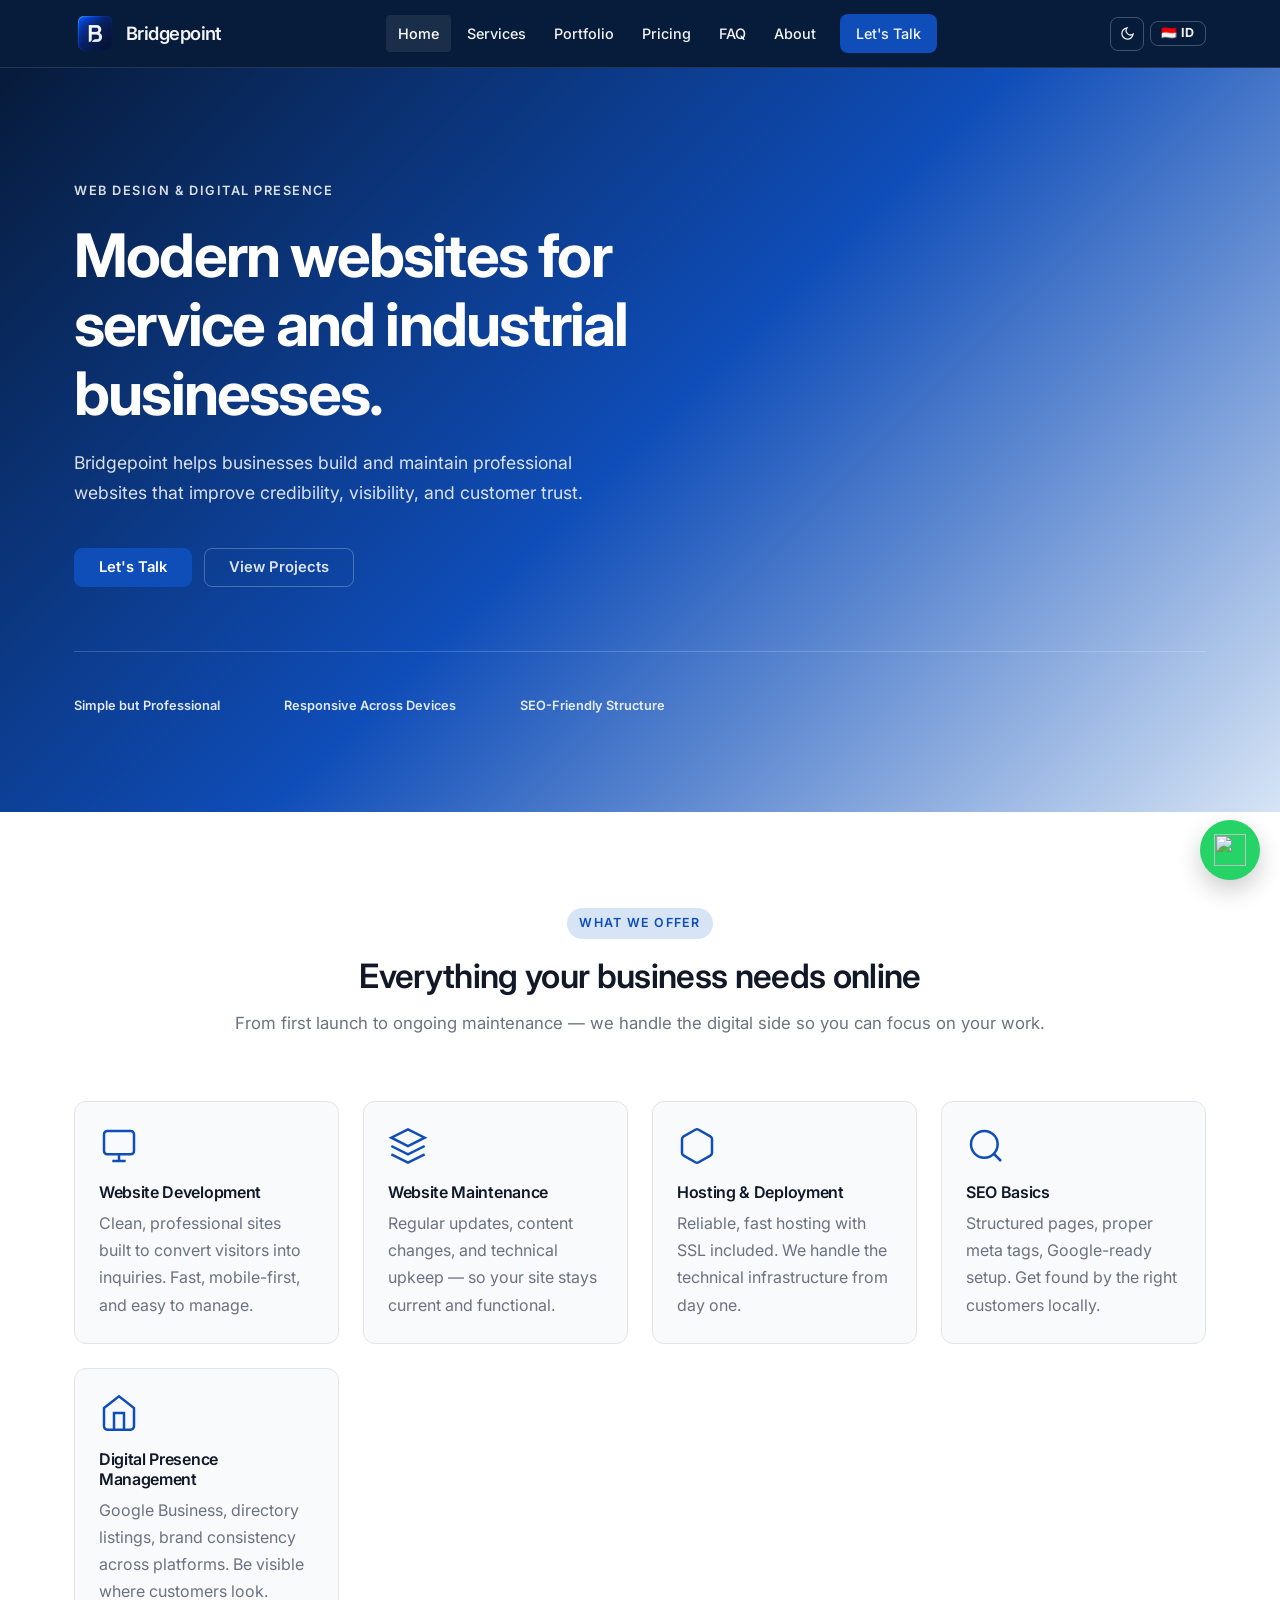
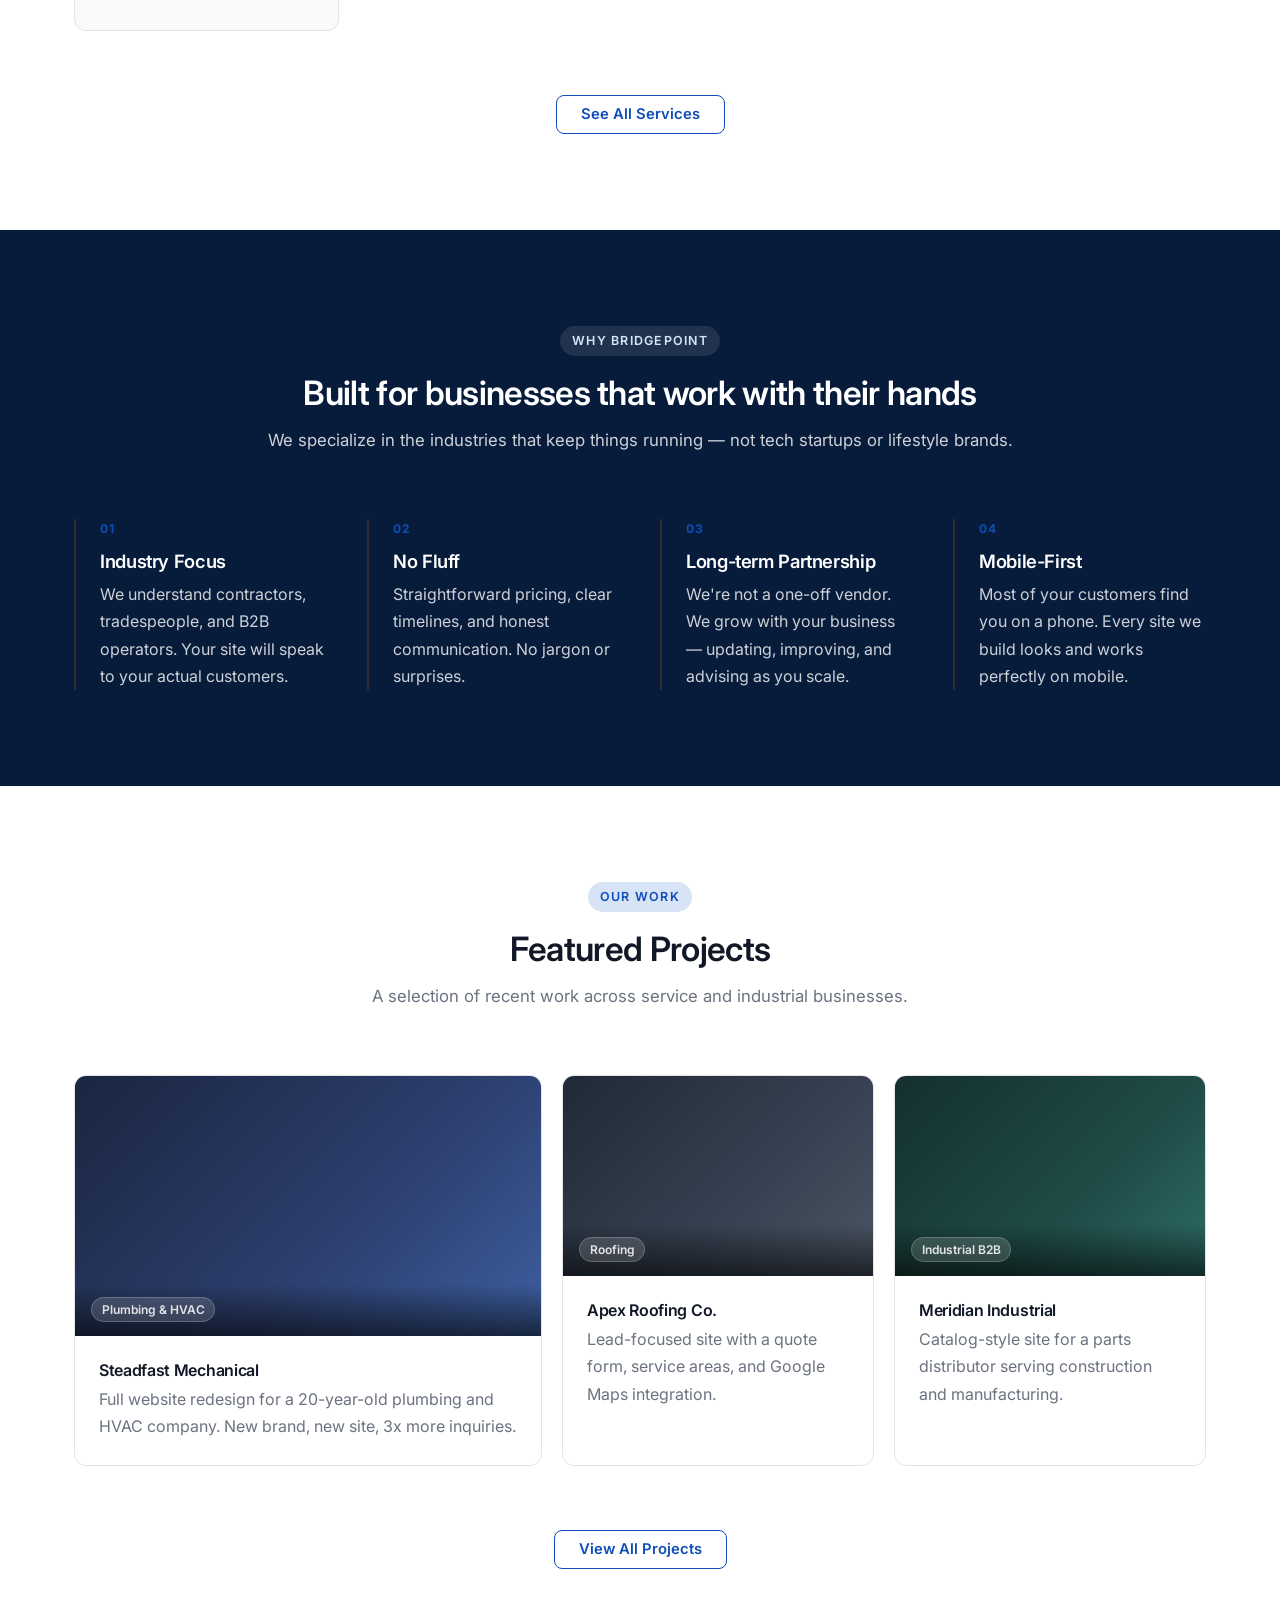
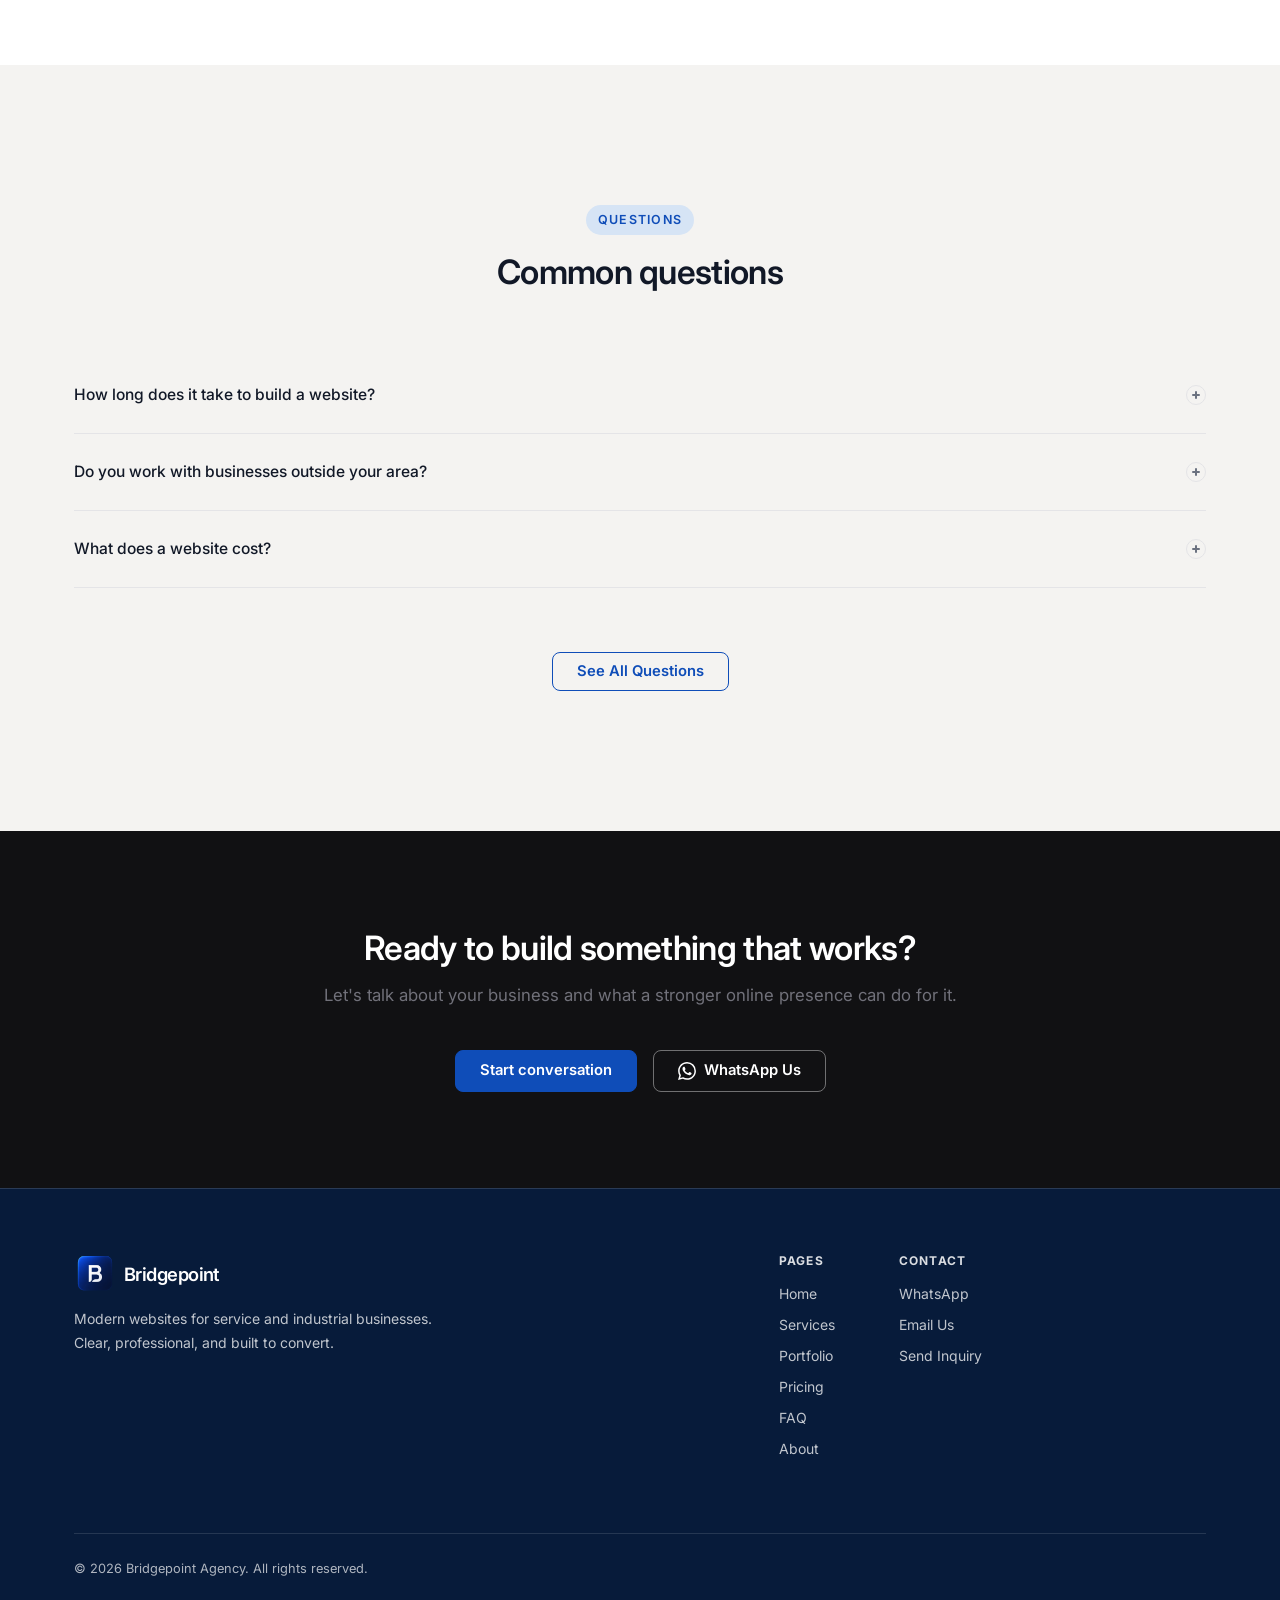
==== commit 56bc8144: "update website" ====
--- a/index.html
+++ b/index.html
@@ -74,7 +74,7 @@
     <!-- LOGO MODAL -->
   <div class="logo-modal" id="logoModal">
     <span class="logo-close">&times;</span>
-    <img class="logo-modal-content" id="logoModalImg" src="./images/Bridgepoint_main_og.png" alt="Bridgepoint Logo">
+    <img class="logo-modal-content" id="logoModalImg" src="./images/bridgepoint_main_og.png" alt="Bridgepoint Logo">
   </div>
 
     <!-- ============================================================
@@ -569,8 +569,8 @@
             <div class="section-tag">Pricing</div>
             <h1>Simple & Transparent Pricing</h1>
             <p>
-              Structured pricing designed for service businesses,
-              contractors, and B2B companies.
+              All websites are custom-built landing pages focused on clarity, trust, and conversion.
+              <br>No backend systems or complex integrations — just clean, professional front-end websites designed for business growth.
             </p>
           </div>
         </div>
@@ -588,36 +588,27 @@
                   <h2>Essential Website</h2>
 
                   <div class="pricing-number">
-                    From $300 USD
+                    $300 USD
                   </div>
 
                   <p>
-                    A professional website designed to help your business build trust, establish credibility, and make it easy for customers to get in touch.
+                    A clean, professional landing page that helps your business look credible online and easy to contact.
                   </p>
 
                   <ul class="service-list">
-                    <li>Up to 5 pages</li>
-                    <li>Mobile-friendly design </li>
-                    <li>WhatsApp integration</li>
-                    <li>Contact form</li>
-                    <li>Basic SEO setup</li>
-                    <li>Deployment included</li>
-                    <li>Google Map integration</li>
+                    <li>1-page or simple multi-section landing page</li>
+                    <li>Clean UI/UX design (modern & responsive)</li>
+                    <li>Mobile optimization</li>
+                    <li>Core sections (hero, services, about, contact)</li>
+                    <li>Contact form or WhatsApp integration</li>
+                    <li>Fast loading performance setup</li>
+                    <li>Deployment (live website setup)</li>
                   </ul>
-
+                  
                   <br>
-
-                  <p>Perfect for
-                    <br>Small businesses, local services, consultants, and startups that need a professional online presence.
-                  </p>
-
-                  <p>Post-launch support
-                    <br>30 days of support with up to 2 minor revision requests.
-                  </p> 
-
-
-                  <p>Timeline: 1-2 weeks
-                  </p>
+                  <p><strong>Best for:</strong> Businesses that just need a professional online presence.</p>
+
+                  <p>Timeline: 1–2 weeks</p>
 
                   <a href="#contact" class="btn btn-primary" data-page="contact">
                     Get Started
@@ -626,43 +617,78 @@
                 </div>
               </div>
 
-              <!-- GROWTH WEBSITE -->
+              <!-- BUSINESS GROWTH -->
               <div class="service-detail-card">
                 <div class="service-detail-body">
 
-                  <h2>Growth Website</h2>
+                  <h2>Business Growth</h2>
+                  <p>Starting from</p>
 
                   <div class="pricing-number">
-                    $550 USD
+                    $300 USD
                   </div>
 
                   <p>
-                    A conversion-focused website built for businesses that need stronger branding, more flexibility, and a website that can grow with them.
+                    A strategic landing page designed to build trust, guide attention, and increase customer inquiries.
                   </p>
 
                   <ul class="service-list">
-                    <li>Custom layouts</li>
-                    <li>More pages and sections</li>
-                    <li>Portfolio/project showcase</li>
-                    <li>FAQ section</li>
-                    <li>Better UX/UI experience </li>
-                    <li>More customization flexibility</li>
-                    <li>Scalable structure for future growth </li>
+                    <li>Conversion-focused page structure</li>
+                    <li>Improved UX flow (guided visitor journey)</li>
+                    <li>Strong hero messaging structure</li>
+                    <li>Service breakdown sections for clarity</li>
+                    <li>Trust sections (testimonials / credibility layout)</li>
+                    <li>WhatsApp / form optimization</li>
+                    <li>Basic SEO structure</li>
+                    <li>Performance optimization</li>
                     <li>Google Map integration</li>
-                  </ul> 
+                  </ul>
 
                   <br>
-
-                  <p>Perfect for
-                    <br>Agencies, consultants, B2B companies, contractors, and established service businesses.
+                  <p><strong>Best for:</strong> Service businesses that want more consistent inquiries.</p>
+
+                  <p><strong>Recommended for most businesses</strong></p>
+
+                  <p>Timeline: 1–2 weeks</p>
+
+                  <a href="#contact" class="btn btn-primary" data-page="contact">
+                    Get Started
+                  </a>
+
+                </div>
+              </div>
+
+              <!-- PREMIUM CONVERSION -->
+              <div class="service-detail-card">
+                <div class="service-detail-body">
+
+                  <h2>Premium Conversion</h2>
+                  <p>Starting from</p>
+
+                  <div class="pricing-number">
+                    $500–800 USD
+                  </div>
+
+                  <p>
+                    A high-trust landing page designed for competitive businesses that want stronger branding and conversion performance.
                   </p>
 
-                  <p>Post-launch support
-                    <br>30 days of support with up to 2 minor revision requests.
-                  </p>
-
-                  <p>Timeline: 2-4 weeks
-                  </p>
+                  <ul class="service-list">
+                    <li>Advanced UI/UX structure (custom layout direction)</li>
+                    <li>High-conversion page flow</li>
+                    <li>Copy structure guidance (story-based flow)</li>
+                    <li>High-trust sections (proof / testimonials / authority)</li>
+                    <li>Enhanced visual hierarchy (premium feel)</li>
+                    <li>SEO + performance optimization</li>
+                    <li>Priority collaboration</li>
+                    <li>Multiple revision rounds</li>
+                    <li>Google Map integration</li>
+                  </ul>
+                  
+                  <br>
+                  <p><strong>Best for:</strong> Established businesses in competitive industries.</p>
+
+                  <p>Timeline: 2–4 weeks</p>
 
                   <a href="#contact" class="btn btn-primary" data-page="contact">
                     Discuss Project
@@ -671,73 +697,44 @@
                 </div>
               </div>
 
-            </div> <!-- END GRID -->
-
-              <!-- ONGOING MANAGEMENT -->
-              <div class="service-detail-card ongoing-card">
-                <div class="service-detail-body">
-
-                  <h2>Ongoing Management</h2>
-
-                  <p>
-                    Ongoing website support designed to keep your
-                    business website secure, updated, and professionally
-                    maintained over time.
-                  </p>
-
-                  <p class="pricing-note">
-                    Maintenance plans can be adjusted based on website
-                    size and update requirements.
-                  </p>
-
-                  <!-- CARE PLAN ESSENTIAL -->
-                  <div class="pricing-subplan">
-
-                    <h3>Care Plan Essential</h3>
-
-                    <div class="pricing-number">
-                      ~$50 USD/month
-                    </div>
-
-                    <ul class="service-list">
-                      <li>Hosting</li>
-                      <li>Monitoring</li>
-                      <li>Backups</li>
-                      <li>Small content updates</li>
-                    </ul>
-
-                  </div>
-
-                  <!-- CARE PLAN GROWTH -->
-                  <div class="pricing-subplan">
-
-                    <h3>Care Plan Growth</h3>
-
-                    <div class="pricing-number">
-                      ~$95 USD/month
-                    </div>
-
-                    <ul class="service-list">
-                      <li>Website maintenance</li>
-                      <li>Content updates</li>
-                      <li>Basic SEO improvements </li>
-                      <li>Analytics monitoring </li>
-                      <li>Priority support</li>
-                    </ul>
-
-                  </div>
-
-                  <br>
-
-                  <a href="#contact" class="btn btn-primary" data-page="contact">
-                    Get Support
-                  </a>
-
-                </div>
-              </div>
-
-          </div>
-        </div>
+            </div> <!-- .pricing-grid -->
+
+            <br>
+            <!-- WEBSITE CARE & MAINTENANCE -->
+            <div class="service-detail-card">
+              <div class="service-detail-body maintenance-block">
+
+                <h2>Website Care & Maintenance</h2>
+
+                <p class="pricing-number">
+                  $20 – $50 USD / month
+                </p>
+
+                <p>
+                  Optional ongoing support to keep your website stable, updated, and running smoothly after launch.
+                </p>
+
+                <ul class="service-list">
+                  <li>Content edits (text & image updates)</li>
+                  <li>Minor UI adjustments</li>
+                  <li>Bug fixes & issue handling</li>
+                  <li>Performance & uptime monitoring</li>
+                  <li>Basic technical support</li>
+                  <li>Deployment assistance if needed</li>
+                </ul>
+
+                <br>
+                <p><strong>Best for:</strong> Businesses that want a hands-off website after launch.</p>
+                
+                <a href="#contact" class="btn btn-primary" data-page="contact">
+                  Get Support
+                </a>
+
+              </div>
+            </div> <!-- .service-detail-card -->
+
+          </div> <!-- .container -->
+        </div> <!-- .section-pricing-block -->
 
         <!-- PRICING NOTES -->
         <div class="section-white">
@@ -789,6 +786,8 @@
               <h2>How It Works</h2>
             </div>
 
+            <br>
+            
             <div class="process-grid">
 
               <div class="service-detail-card process-card">
@@ -848,7 +847,7 @@
 
             <div class="cta-block">
 
-              <h2>Ready to build your website?</h2>
+              <h2>Not sure which one fits your business?</h2>
 
               <p>
                 Tell us about your business and <br> 
--- a/style.css
+++ b/style.css
@@ -14,20 +14,26 @@
 
 :root {
   /* Colors */
-  --color-bg:          #f9f9f8;
+  --color-bg:          #F8FAFC;
   --color-bg-light:    #ffffff;
   --color-bg-subtle:   #f4f3f1;
   --color-bg-dark:     #18181b;
   --color-bg-darker:   #111113;
 
-  --color-text:        #18181b;
+  --color-text:        #111827;
   --color-text-muted:  #6b7280;
   --color-text-light:  #f9f9f8;
   --color-text-dim:    #a1a1aa;
 
-  --color-accent:      #1e4fcc;
-  --color-accent-dark: #1640a8;
-  --color-accent-bg:   #eef2ff;
+  --color-accent:      #0F4DB8;
+  --color-accent-dark: #071B3A;
+  --color-accent-rgb:  15, 77, 184;
+  --color-page-hero:   #071B3A;
+  --color-page-hero-rgb: 7, 27, 58;
+  --color-accent-bg:   #D6E4F5;
+  --color-hero-dark:   #071B3A;
+  --color-hero-mid:    #0F4DB8;
+  --color-hero-light:  #D6E4F5;
 
   --color-border:      #e4e4e7;
   --color-border-dark: #2d2d31;
@@ -131,25 +137,77 @@
   left: 0;
   right: 0;
   height: var(--nav-height);
-  background: rgba(249, 249, 248, 0.95);
+  background: rgba(var(--color-page-hero-rgb), 0.92);
+  backdrop-filter: blur(14px);
+  -webkit-backdrop-filter: blur(14px);
+  border-bottom: 1px solid rgba(255,255,255,0.14);
+  z-index: 100;
+  transition: box-shadow var(--transition);
+}
+
+.site-header .logo,
+.site-header .nav-link,
+.site-header .theme-toggle,
+.site-header .lang-switch {
+  color: rgba(255,255,255,0.92);
+}
+
+.site-header .nav-link:hover,
+.site-header .nav-link.active {
+  color: white;
+  background: rgba(255,255,255,0.1);
+}
+
+.site-header .theme-toggle,
+.site-header .lang-switch {
+  border-color: rgba(255,255,255,0.24);
+}
+.site-header.scrolled {
+  box-shadow: var(--shadow-sm);
+}
+
+.nav-container {
+  height: 100%;
+  display: flex;
+  align-items: center;
+  justify-content: space-between;
+}
+
+/* Light-mode header: use the same dark hero blue and increase contrast */
+:root:not([data-theme="dark"]) .site-header {
+  background: var(--color-page-hero);
   backdrop-filter: blur(8px);
   -webkit-backdrop-filter: blur(8px);
-  border-bottom: 1px solid var(--color-border);
-  z-index: 100;
-  transition: box-shadow var(--transition);
-}
-
-.site-header.scrolled {
-  box-shadow: var(--shadow-sm);
-}
-
-.nav-container {
-  height: 100%;
-  display: flex;
-  align-items: center;
-  justify-content: space-between;
-}
-
+  border-bottom: 1px solid rgba(255,255,255,0.12);
+}
+
+:root:not([data-theme="dark"]) .site-header .logo,
+:root:not([data-theme="dark"]) .site-header .logo *,
+:root:not([data-theme="dark"]) .site-header .nav-logo-text,
+:root:not([data-theme="dark"]) .site-header .nav-logo-text span,
+:root:not([data-theme="dark"]) .site-header .nav-link,
+:root:not([data-theme="dark"]) .site-header .theme-toggle,
+:root:not([data-theme="dark"]) .site-header .lang-switch {
+  color: rgba(255,255,255,0.95);
+}
+
+:root:not([data-theme="dark"]) .site-header .nav-link:hover,
+:root:not([data-theme="dark"]) .site-header .nav-link.active {
+  color: white;
+  background: rgba(255,255,255,0.08);
+}
+
+:root:not([data-theme="dark"]) .site-header .nav-links.open .nav-link {
+  color: var(--color-text);
+}
+
+:root:not([data-theme="dark"]) .site-header .nav-links.open .nav-link.nav-cta {
+  color: white;
+}
+
+:root:not([data-theme="dark"]) .site-header .hamburger span {
+  background: rgba(255,255,255,0.95);
+}
 .logo {
   display: flex;
   align-items: center;
@@ -158,6 +216,11 @@
   font-size: 1.1rem;
   letter-spacing: -0.03em;
   color: var(--color-text);
+}
+
+:root:not([data-theme="dark"]) .site-header .logo,
+:root:not([data-theme="dark"]) .site-header .nav-link {
+  color: rgba(255,255,255,0.95);
 }
 
 .logo-mark {
@@ -233,15 +296,15 @@
 }
 
 .nav-link.nav-cta {
-  background: var(--color-text);
-  color: var(--color-text-light);
+  background: var(--color-accent);
+  color: white;
   padding: 0.45rem 1rem;
   margin-left: 0.5rem;
   border-radius: var(--radius-md);
 }
 
 .nav-link.nav-cta:hover {
-  background: #333;
+  background: var(--color-accent-dark);
   color: white;
 }
 
@@ -353,17 +416,17 @@
 }
 
 .section-dark {
-  background: var(--color-bg-dark);
+  background: var(--color-page-hero);
   padding: var(--space-2xl) 0;
 }
 
 .section-dark h2,
 .section-dark h3 {
-  color: var(--color-text-light);
+  color: white;
 }
 
 .section-dark p {
-  color: var(--color-text-dim);
+  color: rgba(255,255,255,0.80);
 }
 
 .section-subtle {
@@ -404,13 +467,14 @@
 
 .btn-outline {
   background: transparent;
-  color: var(--color-text);
-  border-color: var(--color-border);
+  color: var(--color-accent);
+  border-color: var(--color-accent);
 }
 
 .btn-outline:hover {
-  border-color: var(--color-text-muted);
-  background: var(--color-bg-subtle);
+  border-color: var(--color-accent-dark);
+  color: var(--color-accent-dark);
+  background: var(--color-accent-bg);
 }
 
 .btn-white {
@@ -557,7 +621,7 @@
 }
 
 .section-tag-light {
-  color: #7aa3f7;
+  color: var(--color-hero-light);
   background: rgba(255,255,255,0.1);
 }
 
@@ -570,7 +634,12 @@
    8. HERO
    ============================================================ */
 .hero {
-  background: var(--color-bg-dark);
+  background: linear-gradient(
+    135deg,
+    var(--color-hero-dark) 0%,
+    var(--color-hero-mid) 50%,
+    var(--color-hero-light) 100%
+  );
   padding: var(--space-2xl) 0;
   padding-top: calc(var(--space-2xl) + 1rem);
 }
@@ -580,7 +649,7 @@
   font-weight: 600;
   letter-spacing: 0.12em;
   text-transform: uppercase;
-  color: #7aa3f7;
+  color: rgba(255, 255, 255, 0.85);
   margin-bottom: 1.25rem;
 }
 
@@ -596,7 +665,7 @@
 
 .hero-sub {
   font-size: 1.1rem;
-  color: #a1a1aa;
+  color: rgba(255, 255, 255, 0.85);
   max-width: 520px;
   margin-bottom: var(--space-lg);
   line-height: 1.7;
@@ -612,7 +681,7 @@
 .hero-stats {
   display: flex;
   gap: var(--space-xl);
-  border-top: 1px solid var(--color-border-dark);
+  border-top: 1px solid rgba(255,255,255,0.18);
   padding-top: var(--space-lg);
 }
 
@@ -624,11 +693,12 @@
   letter-spacing: -0.03em;
 }
 
+.stat-text,
 .stat-label {
   display: block;
   font-size: 0.8rem;
-  color: #71717a;
-  font-weight: 500;
+  color: rgba(255, 255, 255, 0.88);
+  font-weight: 600;
   margin-top: 0.2rem;
 }
 
@@ -919,7 +989,7 @@
    14. PAGE HERO (inner pages)
    ============================================================ */
 .page-hero {
-  background: var(--color-bg-dark);
+  background: var(--color-page-hero);
   padding: var(--space-2xl) 0;
 }
 
@@ -933,7 +1003,7 @@
 }
 
 .page-hero p {
-  color: #a1a1aa;
+  color: rgba(255,255,255,0.82);
   font-size: 1.05rem;
   max-width: 800px;
 }
@@ -1294,7 +1364,7 @@
 
 .contact-method-card:hover {
   border-color: var(--color-accent);
-  box-shadow: 0 0 0 3px rgba(30, 79, 204, 0.08);
+  box-shadow: 0 0 0 3px rgba(var(--color-accent-rgb), 0.08);
 }
 
 .contact-method-icon {
@@ -1455,9 +1525,9 @@
    20. FOOTER
    ============================================================ */
 .site-footer {
-  background: var(--color-bg-dark);
+  background: var(--color-page-hero);
   padding: var(--space-xl) 0 var(--space-lg);
-  border-top: 1px solid var(--color-border-dark);
+  border-top: 1px solid rgba(255,255,255,0.14);
 }
 
 .footer-grid {
@@ -1478,7 +1548,7 @@
 
 .footer-brand p {
   font-size: 0.875rem;
-  color: #6b7280;
+  color: rgba(255,255,255,0.75);
   max-width: 400px;
 }
 
@@ -1492,14 +1562,14 @@
   font-weight: 700;
   letter-spacing: 0.1em;
   text-transform: uppercase;
-  color: #71717a;
+  color: rgba(255,255,255,0.85);
   margin-bottom: 0.875rem;
 }
 
 .footer-col a {
   display: block;
   font-size: 0.875rem;
-  color: #a1a1aa;
+  color: rgba(255,255,255,0.75);
   margin-bottom: 0.5rem;
   transition: color var(--transition);
 }
@@ -1509,10 +1579,10 @@
 }
 
 .footer-bottom {
-  border-top: 1px solid var(--color-border-dark);
+  border-top: 1px solid rgba(255,255,255,0.12);
   padding-top: var(--space-md);
   font-size: 0.8rem;
-  color: #6b7280;
+  color: rgba(255,255,255,0.68);
 }
 
 /* ============================================================
@@ -1728,14 +1798,20 @@
   --color-text:        #f4f4f5;
   --color-text-muted:  #a1a1aa;
   --color-text-dim:    #71717a;
-  --color-accent-bg:   #1a2a55;
+  --color-accent:      #6CA2FF;
+  --color-accent-dark: #0A305F;
+  --color-accent-rgb:  108, 162, 255;
+  --color-accent-bg:   #15255b;
+  --color-hero-dark:   #071B3A;
+  --color-hero-mid:    #0F4DB8;
+  --color-hero-light:  #3C6FD1;
   --shadow-sm: 0 1px 3px rgba(0,0,0,0.4);
   --shadow-md: 0 4px 12px rgba(0,0,0,0.5);
   --shadow-lg: 0 10px 30px rgba(0,0,0,0.6);
 }
 
 [data-theme="dark"] .site-header {
-  background: rgba(10, 10, 12, 0.95);
+ background: rgba(var(--color-page-hero-rgb), 0.92);
 }
 
 [data-theme="dark"] .theme-toggle .icon-moon { display: none; }
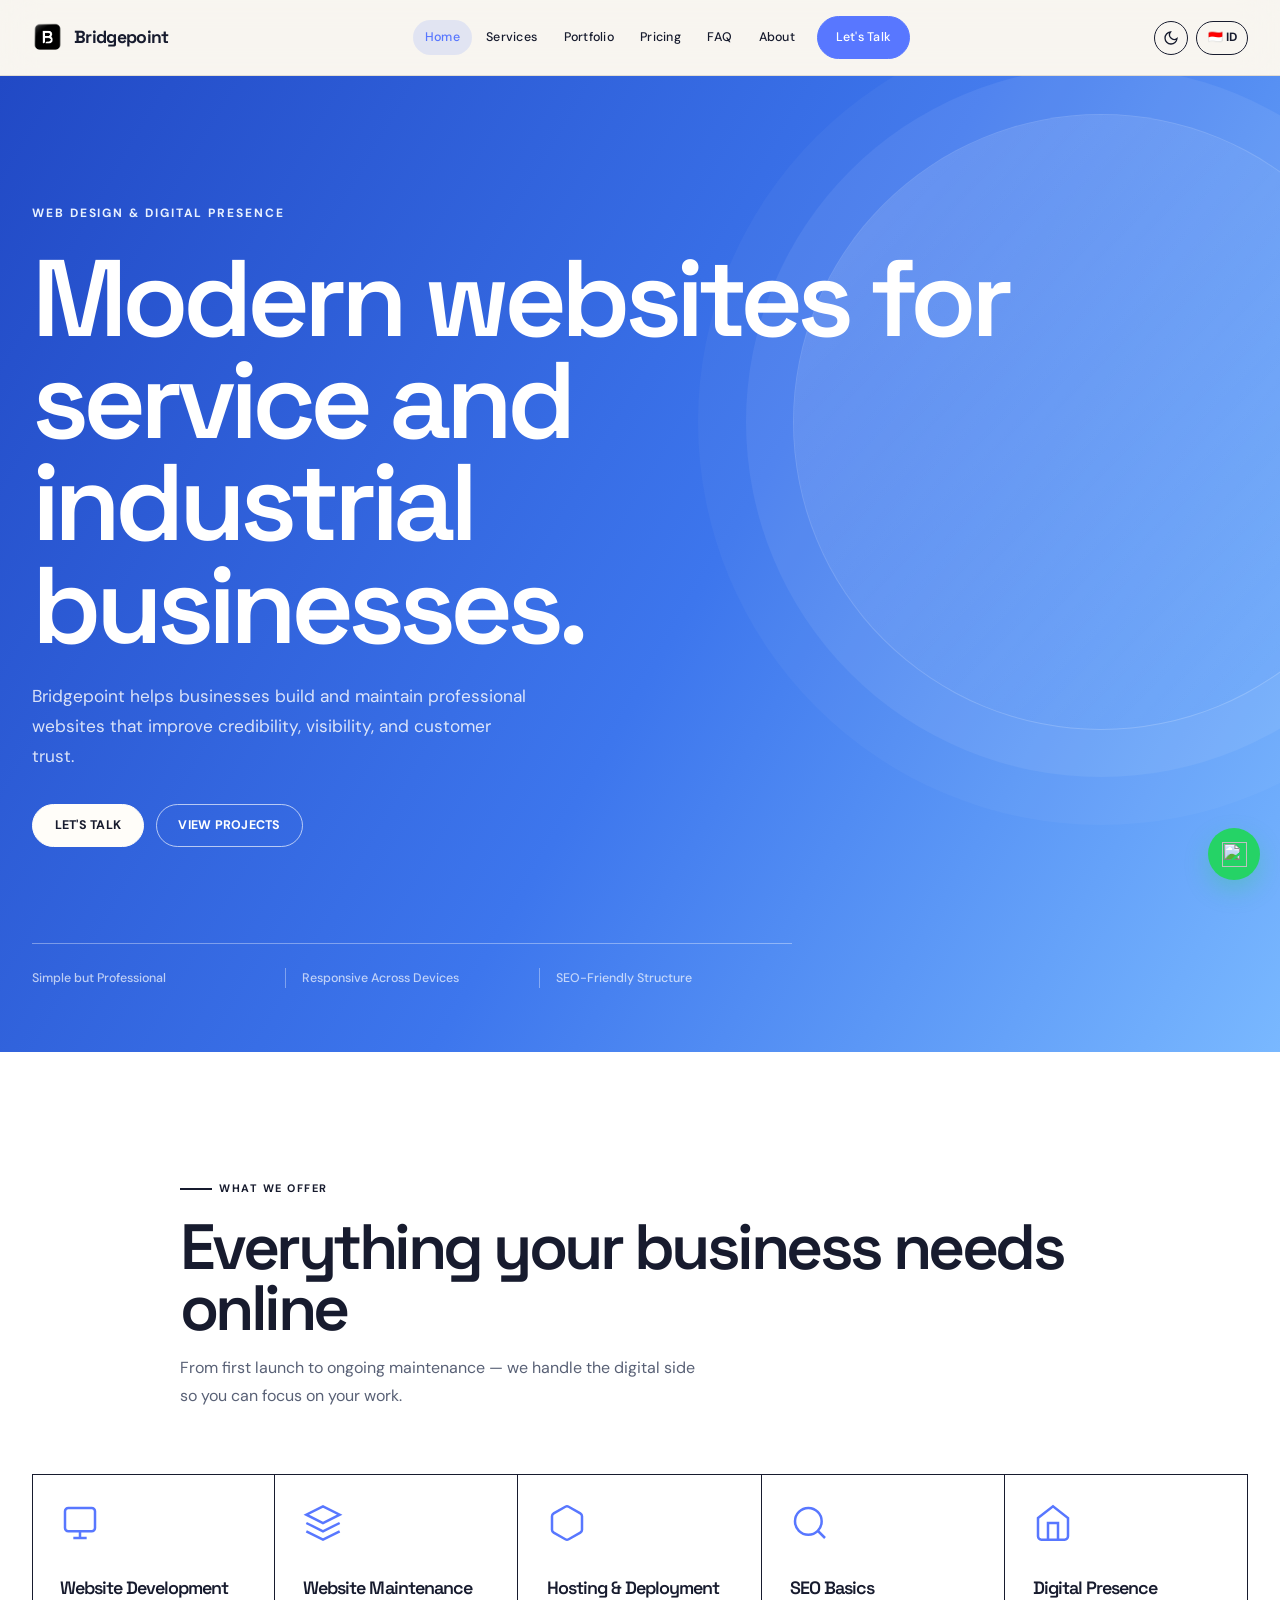
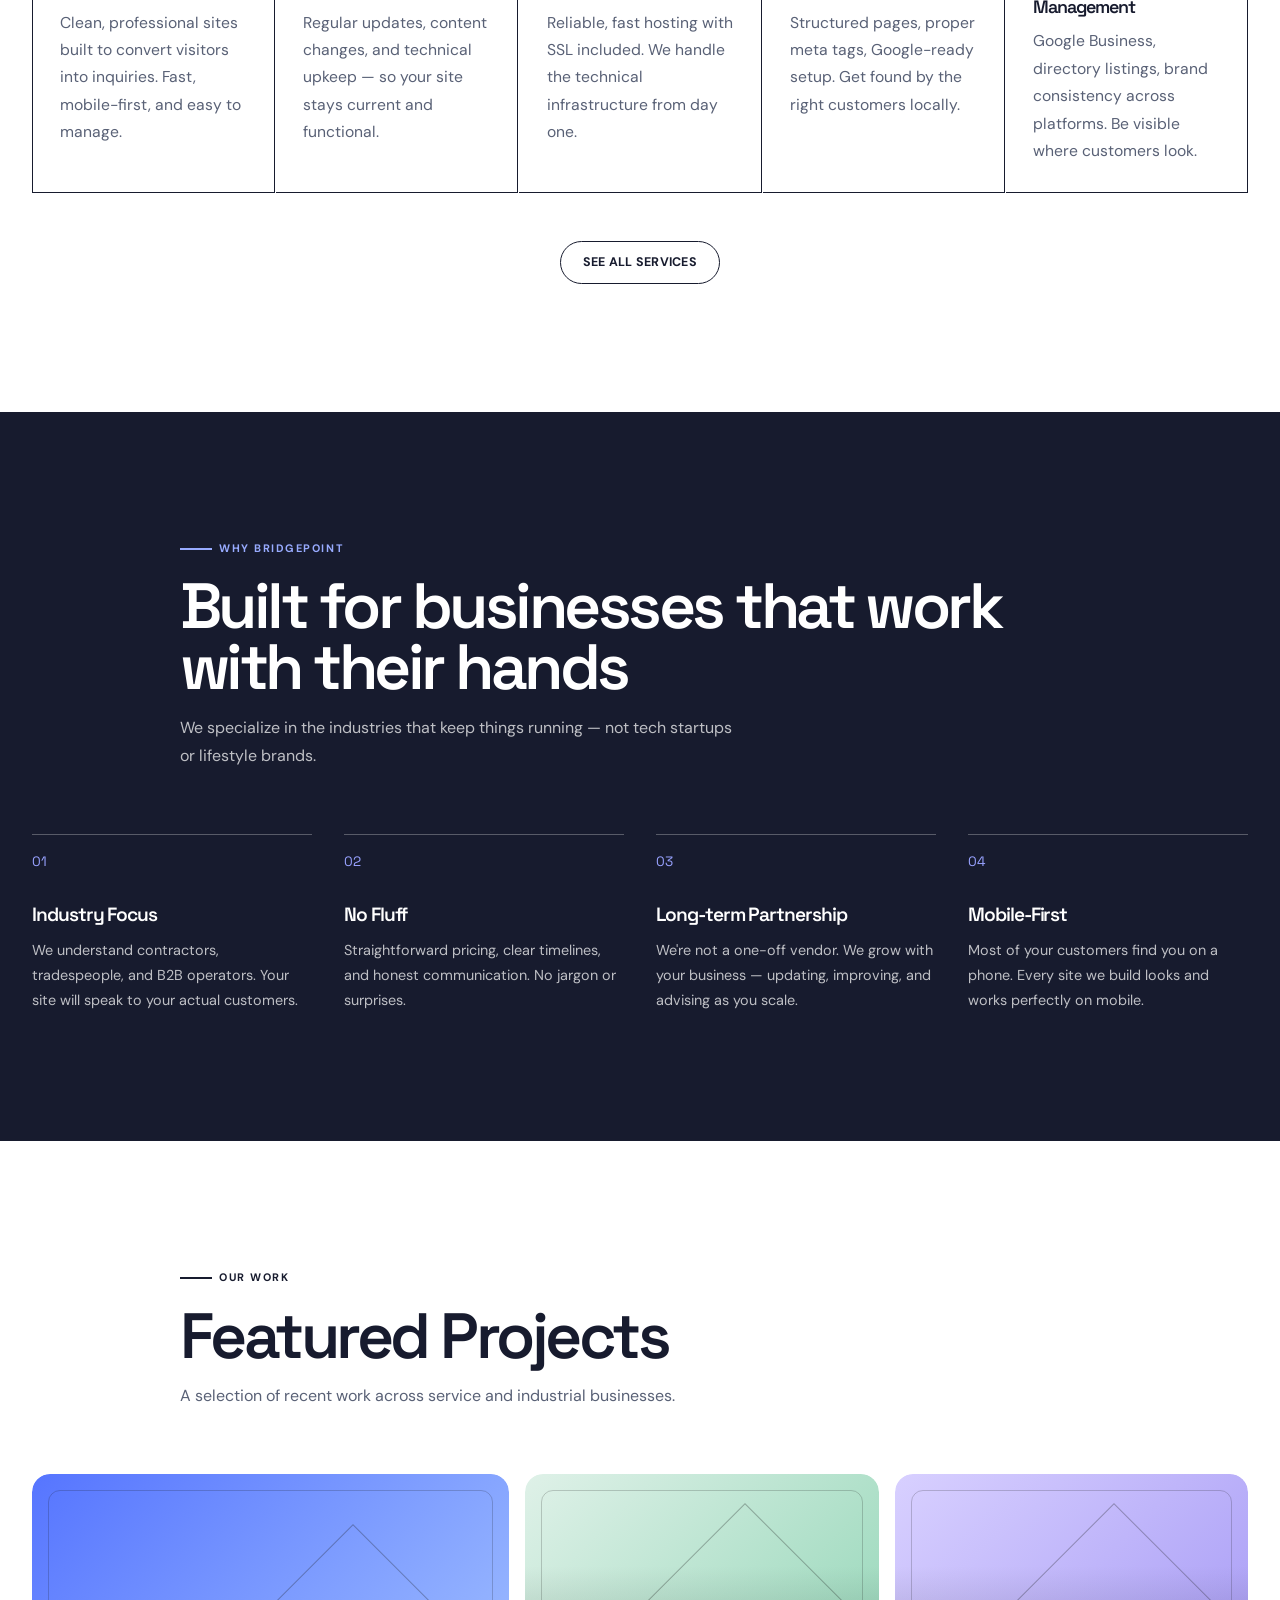
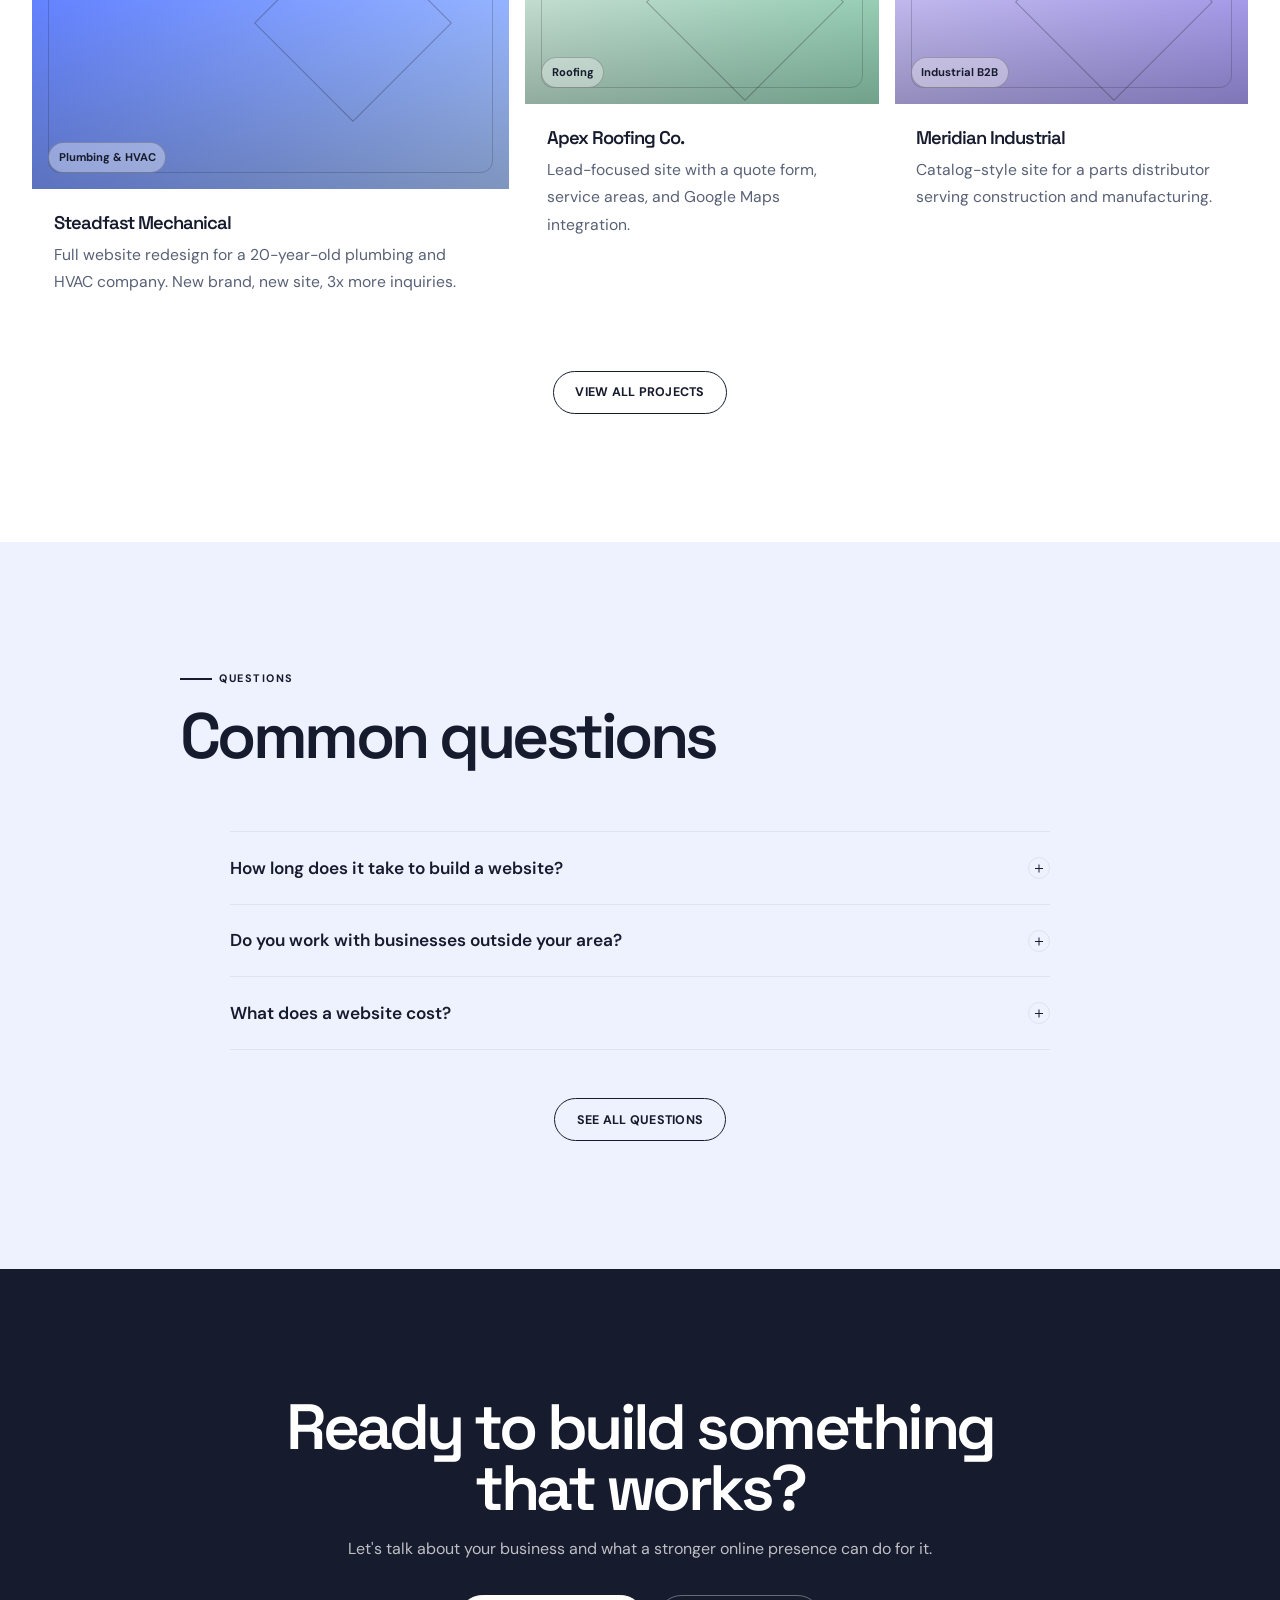
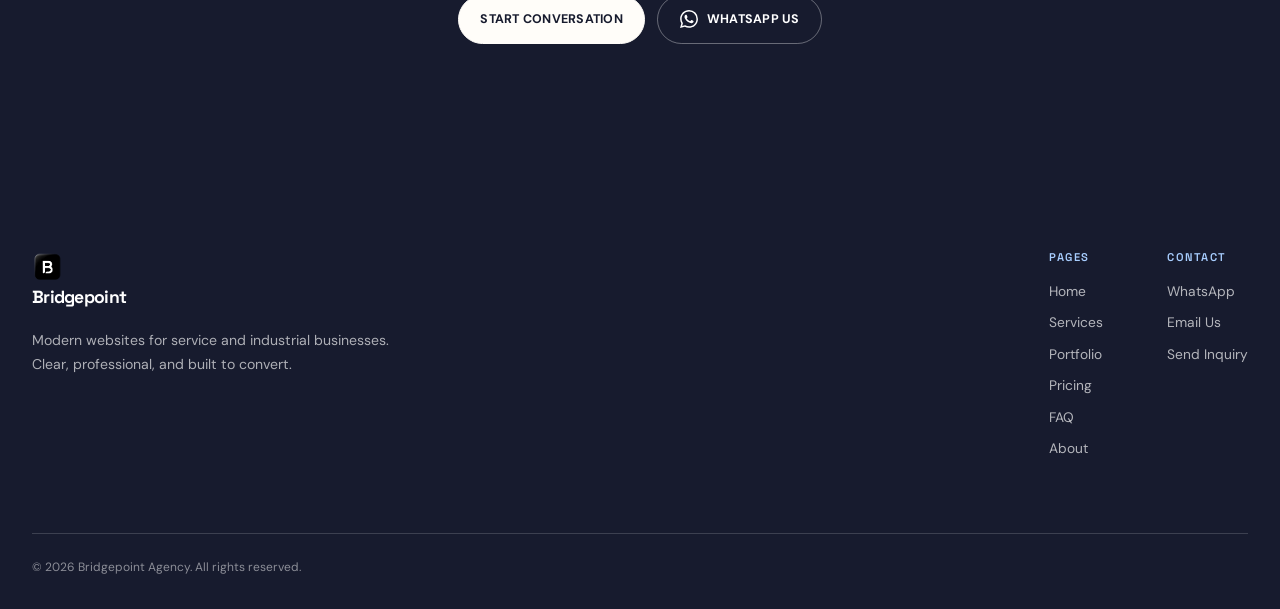
==== commit 888b1d76: "update" ====
--- a/index.html
+++ b/index.html
@@ -19,7 +19,7 @@
     <meta property="og:type" content="website" />
     <link rel="preconnect" href="https://fonts.googleapis.com">
     <link rel="preconnect" href="https://fonts.gstatic.com" crossorigin>
-    <link href="https://fonts.googleapis.com/css2?family=Inter:ital,wght@0,300;0,400;0,500;0,600;0,700;1,400&family=IBM+Plex+Serif:wght@400;500&display=swap" rel="stylesheet">
+    <link href="https://fonts.googleapis.com/css2?family=DM+Sans:wght@400;500;600;700&family=Space+Grotesk:wght@500;600;700&display=swap" rel="stylesheet">
     <link rel="stylesheet" href="style.css">
     <script>
       (function() {
--- a/style.css
+++ b/style.css
@@ -1,11 +1,3 @@
-/* ============================================================
-   BRIDGEPOINT AGENCY — style.css
-   Clean, professional, industrial-business-focused
-   ============================================================ */
-
-/* ============================================================
-   1. CSS RESET & BASE
-   ============================================================ */
 *, *::before, *::after {
   box-sizing: border-box;
   margin: 0;
@@ -13,1946 +5,657 @@
 }
 
 :root {
-  /* Colors */
-  --color-bg:          #F8FAFC;
-  --color-bg-light:    #ffffff;
-  --color-bg-subtle:   #f4f3f1;
-  --color-bg-dark:     #18181b;
-  --color-bg-darker:   #111113;
-
-  --color-text:        #111827;
-  --color-text-muted:  #6b7280;
-  --color-text-light:  #f9f9f8;
-  --color-text-dim:    #a1a1aa;
-
-  --color-accent:      #0F4DB8;
-  --color-accent-dark: #071B3A;
-  --color-accent-rgb:  15, 77, 184;
-  --color-page-hero:   #071B3A;
-  --color-page-hero-rgb: 7, 27, 58;
-  --color-accent-bg:   #D6E4F5;
-  --color-hero-dark:   #071B3A;
-  --color-hero-mid:    #0F4DB8;
-  --color-hero-light:  #D6E4F5;
-
-  --color-border:      #e4e4e7;
-  --color-border-dark: #2d2d31;
-
-  /* Typography */
-  --font-sans: 'Inter', -apple-system, BlinkMacSystemFont, 'Segoe UI', sans-serif;
-  --font-serif: 'IBM Plex Serif', Georgia, serif;
-
-  /* Spacing */
-  --space-xs:  0.5rem;
-  --space-sm:  1rem;
-  --space-md:  1.5rem;
-  --space-lg:  2.5rem;
-  --space-xl:  4rem;
-  --space-2xl: 6rem;
-
-  /* Radius */
-  --radius-sm: 4px;
-  --radius-md: 8px;
-  --radius-lg: 12px;
-
-  /* Shadows */
-  --shadow-sm: 0 1px 3px rgba(0,0,0,0.06), 0 1px 2px rgba(0,0,0,0.04);
-  --shadow-md: 0 4px 12px rgba(0,0,0,0.08), 0 2px 4px rgba(0,0,0,0.04);
-  --shadow-lg: 0 10px 30px rgba(0,0,0,0.10), 0 4px 8px rgba(0,0,0,0.06);
-
-  /* Transitions */
-  --transition: 0.2s ease;
-
-  /* Layout */
-  --container-width: 1180px;
-  --nav-height: 68px;
-}
-
-html {
-  scroll-behavior: smooth;
-  -webkit-font-smoothing: antialiased;
-  -moz-osx-font-smoothing: grayscale;
-}
-
-body {
-  font-family: var(--font-sans);
-  font-size: 1rem;
-  line-height: 1.65;
+  --color-bg: #f5f8fc;
+  --color-bg-light: #ffffff;
+  --color-bg-subtle: #eaf2fb;
+  --color-bg-dark: #062454;
+  --color-bg-darker: #031735;
+  --color-text: #09244b;
+  --color-text-muted: #5c6d86;
+  --color-text-light: #ffffff;
+  --color-text-dim: #9aa8ba;
+  --color-accent: #1769e0;
+  --color-accent-dark: #0b43a0;
+  --color-accent-rgb: 23, 105, 224;
+  --color-page-hero: #062454;
+  --color-page-hero-rgb: 6, 36, 84;
+  --color-accent-bg: #d9e9ff;
+  --color-border: #d8e2ef;
+  --color-border-dark: rgba(255,255,255,.2);
+  --font-sans: 'DM Sans', 'Segoe UI', sans-serif;
+  --font-display: 'Syne', 'Segoe UI', sans-serif;
+  --space-md: 1.5rem;
+  --space-xl: 5rem;
+  --space-2xl: 8rem;
+  --nav-height: 82px;
+  --container-width: 1240px;
+  --transition: .25s ease;
+  --shadow-sm: 0 8px 24px rgba(6,36,84,.07);
+  --shadow-md: 0 18px 50px rgba(6,36,84,.12);
+}
+
+:root[data-theme="dark"] {
+  --color-bg: #071d3d;
+  --color-bg-light: #0b2852;
+  --color-bg-subtle: #0d315f;
+  --color-text: #eef5ff;
+  --color-text-muted: #b3c4db;
+  --color-border: #21446f;
+  --color-accent-bg: #153c70;
+}
+
+html { scroll-behavior: smooth; -webkit-font-smoothing: antialiased; }
+body { font-family: var(--font-sans); font-size: 1rem; line-height: 1.65; color: var(--color-text); background: var(--color-bg); }
+h1, h2, h3, h4 { font-family: var(--font-display); font-weight: 600; line-height: 1.05; letter-spacing: -.04em; color: var(--color-text); }
+h1 { font-size: clamp(2.7rem, 6vw, 5.8rem); }
+h2 { font-size: clamp(2rem, 4vw, 4rem); }
+h3 { font-size: 1.35rem; }
+p { color: var(--color-text-muted); line-height: 1.75; }
+a { color: inherit; text-decoration: none; }
+ul { list-style: none; }
+img { max-width: 100%; display: block; }
+button { font: inherit; cursor: pointer; border: 0; background: none; }
+.container { width: min(100% - 3rem, var(--container-width)); margin: 0 auto; }
+
+.site-header { position: fixed; inset: 0 0 auto; height: var(--nav-height); background: rgba(245,248,252,.88); backdrop-filter: blur(18px); border-bottom: 1px solid rgba(216,226,239,.8); z-index: 100; transition: box-shadow var(--transition), background var(--transition); }
+:root[data-theme="dark"] .site-header { background: rgba(7,29,61,.88); border-color: rgba(33,68,111,.8); }
+.site-header.scrolled { box-shadow: var(--shadow-sm); }
+.nav-container { height: 100%; display: flex; align-items: center; justify-content: space-between; gap: 1.5rem; }
+.nav-logo { display: flex; align-items: center; gap: .7rem; flex-shrink: 0; }
+.nav-logo-image { display: flex; align-items: center; cursor: pointer; }
+.nav-logo-image img { width: 34px; height: 34px; object-fit: contain; transition: transform var(--transition); }
+.nav-logo-image:hover img { transform: rotate(-6deg) scale(1.08); }
+.nav-logo-text { font-family: var(--font-display); font-size: 1.2rem; font-weight: 600; letter-spacing: -.04em; }
+.nav-links { display: flex; align-items: center; gap: .15rem; }
+.nav-link { padding: .45rem .75rem; color: var(--color-text-muted); font-size: .88rem; font-weight: 500; border-radius: 99px; transition: color var(--transition), background var(--transition); }
+.nav-link:hover, .nav-link.active { color: var(--color-accent); background: var(--color-accent-bg); }
+.nav-link.nav-cta { margin-left: .5rem; padding: .65rem 1.1rem; color: #fff; background: var(--color-accent); }
+.nav-link.nav-cta:hover { color: #fff; background: var(--color-accent-dark); }
+.nav-controls { display: flex; align-items: center; gap: .5rem; }
+.theme-toggle, .lang-switch { display: inline-flex; align-items: center; justify-content: center; width: 34px; height: 34px; color: var(--color-text-muted); border: 1px solid var(--color-border); border-radius: 50%; transition: color var(--transition), border-color var(--transition), background var(--transition); }
+.theme-toggle:hover, .lang-switch:hover { color: var(--color-accent); border-color: var(--color-accent); background: var(--color-accent-bg); }
+.lang-switch { width: auto; padding: 0 .65rem; border-radius: 99px; font-size: .75rem; font-weight: 700; }
+.theme-toggle svg { width: 16px; height: 16px; }
+.icon-sun { display: none; }
+:root[data-theme="dark"] .icon-moon { display: none; }
+:root[data-theme="dark"] .icon-sun { display: block; }
+.hamburger { display: none; width: 34px; padding: .4rem 0; }
+.hamburger span { display: block; width: 100%; height: 2px; margin: 5px 0; background: var(--color-text); transition: transform var(--transition), opacity var(--transition); }
+.hamburger.open span:nth-child(1) { transform: translateY(7px) rotate(45deg); }
+.hamburger.open span:nth-child(2) { opacity: 0; }
+.hamburger.open span:nth-child(3) { transform: translateY(-7px) rotate(-45deg); }
+
+.logo-modal { display: none; position: fixed; inset: 0; z-index: 9999; align-items: center; justify-content: center; padding: 2rem; background: rgba(3,23,53,.94); }
+.logo-modal.active { display: flex; }
+.logo-modal-content { width: min(80vw, 520px); max-height: 80vh; object-fit: contain; animation: logoZoom .3s ease; }
+.logo-close { position: absolute; top: 1.25rem; right: 2rem; color: white; font-size: 2.5rem; cursor: pointer; }
+@keyframes logoZoom { from { transform: scale(.8); opacity: 0; } to { transform: scale(1); opacity: 1; } }
+
+#main-content { padding-top: var(--nav-height); }
+.page { display: none; animation: fadeIn .4s ease; }
+.page.active { display: block; }
+@keyframes fadeIn { from { opacity: 0; transform: translateY(10px); } to { opacity: 1; transform: translateY(0); } }
+.section-light { padding: var(--space-2xl) 0; background: var(--color-bg-light); }
+.section-dark, .section-cta-block { padding: var(--space-2xl) 0; background: var(--color-page-hero); }
+.section-dark h2, .section-dark h3, .section-cta-block h2 { color: #fff; }
+.section-dark p, .section-cta-block p { color: rgba(255,255,255,.72); }
+.section-subtle { padding: var(--space-2xl) 0; background: var(--color-bg-subtle); }
+.section-header { max-width: 760px; margin: 0 auto 3.5rem; text-align: center; }
+.section-header h2 { margin-bottom: 1rem; }
+.section-header p { font-size: 1.05rem; }
+.section-header-light h2 { color: #fff; }
+.section-tag { display: inline-flex; align-items: center; gap: .45rem; margin-bottom: 1.15rem; color: var(--color-accent); font-size: .72rem; font-weight: 700; letter-spacing: .14em; text-transform: uppercase; }
+.section-tag::before { content: ''; width: 24px; height: 1px; background: currentColor; }
+.section-tag-light { color: #a8ceff; }
+.section-cta { margin-top: 3rem; text-align: center; }
+
+.btn { display: inline-flex; align-items: center; justify-content: center; gap: .55rem; padding: .8rem 1.25rem; border: 1px solid transparent; border-radius: 99px; font-size: .88rem; font-weight: 700; line-height: 1; transition: transform var(--transition), color var(--transition), background var(--transition), border-color var(--transition); }
+.btn:hover { transform: translateY(-2px); }
+.btn-primary { color: #fff; background: var(--color-accent); border-color: var(--color-accent); }
+.btn-primary:hover { color: #fff; background: var(--color-accent-dark); border-color: var(--color-accent-dark); }
+.btn-outline { color: var(--color-accent); border-color: var(--color-accent); background: transparent; }
+.btn-outline:hover { color: #fff; background: var(--color-accent); }
+.btn-white { color: var(--color-text); background: #fff; }
+.btn-outline-white { color: #fff; border-color: rgba(255,255,255,.35); }
+.btn-outline-white:hover { color: var(--color-page-hero); background: #fff; }
+.btn-sm { padding: .6rem .9rem; color: var(--color-text); border-color: var(--color-border); }
+.btn-full { width: 100%; }
+
+.hero { position: relative; overflow: hidden; padding: clamp(6rem, 13vw, 11rem) 0 6rem; color: #fff; background: var(--color-page-hero); }
+.hero::after { content: ''; position: absolute; right: -8%; top: 8%; width: min(42vw, 520px); aspect-ratio: 1; border: 1px solid rgba(130,188,255,.28); border-radius: 50%; box-shadow: 0 0 0 38px rgba(130,188,255,.06), 0 0 0 76px rgba(130,188,255,.04); pointer-events: none; }
+.hero .container { position: relative; z-index: 1; }
+.hero-eyebrow { margin-bottom: 1.5rem; color: #a8ceff; font-size: .75rem; font-weight: 700; letter-spacing: .15em; text-transform: uppercase; }
+.hero-headline { max-width: 930px; margin-bottom: 1.5rem; color: #fff; }
+.hero-sub { max-width: 580px; margin-bottom: 2rem; color: rgba(255,255,255,.75); font-size: 1.08rem; }
+.hero-actions { display: flex; flex-wrap: wrap; gap: .75rem; margin-bottom: 5.5rem; }
+.hero-stats { display: grid; grid-template-columns: repeat(3, minmax(0, 1fr)); max-width: 690px; border-top: 1px solid rgba(255,255,255,.2); padding-top: 1.5rem; }
+.stat { padding-right: 1rem; }
+.stat + .stat { border-left: 1px solid rgba(255,255,255,.2); padding-left: 1rem; }
+.stat-number { display: block; color: #fff; font-family: var(--font-display); font-size: 2rem; }
+.stat-label, .stat-text { display: block; color: rgba(255,255,255,.68); font-size: .78rem; font-weight: 500; }
+
+.services-grid { display: grid; grid-template-columns: repeat(5, 1fr); gap: 1px; border-top: 1px solid var(--color-border); border-left: 1px solid var(--color-border); }
+.service-card { min-height: 245px; padding: 1.5rem; background: var(--color-bg-light); border-right: 1px solid var(--color-border); border-bottom: 1px solid var(--color-border); transition: background var(--transition), transform var(--transition); }
+.service-card:hover { position: relative; z-index: 1; background: var(--color-accent-bg); transform: translateY(-4px); }
+.service-icon { width: 36px; height: 36px; margin-bottom: 2.3rem; color: var(--color-accent); }
+.service-icon svg, .service-detail-icon svg { width: 100%; height: 100%; }
+.service-card h3 { margin-bottom: .65rem; font-size: 1.05rem; }
+.service-card p { font-size: .86rem; }
+
+.why-grid { display: grid; grid-template-columns: repeat(4, 1fr); gap: 2rem; }
+.why-item { padding-top: 1rem; border-top: 1px solid var(--color-border-dark); }
+.why-num { margin-bottom: 2rem; color: #8cc1ff; font-family: var(--font-display); font-size: .85rem; }
+.why-item h3 { margin-bottom: .75rem; font-size: 1.2rem; }
+.why-item p { font-size: .9rem; }
+
+.projects-grid { display: grid; grid-template-columns: 1.35fr 1fr 1fr; gap: 1rem; }
+.project-card, .portfolio-item { overflow: hidden; background: var(--color-bg-light); border: 1px solid var(--color-border); transition: transform var(--transition), box-shadow var(--transition); }
+.project-card:hover, .portfolio-item:hover { transform: translateY(-5px); box-shadow: var(--shadow-md); }
+.project-img { position: relative; height: 230px; overflow: hidden; }
+.project-card-large .project-img { height: 315px; }
+.project-img-1, .portfolio-img-1 { background: linear-gradient(135deg, #092b65, #317fde); }
+.project-img-2, .portfolio-img-2 { background: linear-gradient(135deg, #0a3e87, #73b7ff); }
+.project-img-3, .portfolio-img-3 { background: linear-gradient(135deg, #06315b, #2189ad); }
+.portfolio-img-4 { background: linear-gradient(135deg, #12366f, #5696e8); }
+.portfolio-img-5 { background: linear-gradient(135deg, #061d4b, #306ad1); }
+.project-img::before, .portfolio-img::before { content: ''; position: absolute; inset: 12px; border: 1px solid rgba(255,255,255,.22); }
+.project-img::after, .portfolio-img::after { content: ''; position: absolute; width: 140px; height: 140px; right: 18%; top: 25%; border: 1px solid rgba(255,255,255,.45); transform: rotate(45deg); }
+.project-overlay, .portfolio-overlay { position: absolute; inset: 0; display: flex; align-items: flex-end; padding: 1rem; background: linear-gradient(transparent 45%, rgba(3,23,53,.55)); z-index: 2; }
+.project-tag, .portfolio-tag { padding: .35rem .6rem; color: #fff; border: 1px solid rgba(255,255,255,.35); border-radius: 99px; background: rgba(3,23,53,.3); font-size: .7rem; font-weight: 700; }
+.project-info, .portfolio-info { padding: 1.35rem; }
+.project-info h3, .portfolio-info h3 { margin-bottom: .5rem; font-size: 1.15rem; }
+.project-info p, .portfolio-info p { font-size: .86rem; }
+
+.cta-block { max-width: 780px; margin: auto; text-align: center; }
+.cta-block h2 { margin-bottom: 1rem; }
+.cta-block p { margin-bottom: 2rem; }
+.cta-actions { display: flex; justify-content: center; flex-wrap: wrap; gap: .75rem; }
+.faq-list { max-width: 820px; margin: auto; }
+.faq-item { border-top: 1px solid var(--color-border); }
+.faq-item:last-child { border-bottom: 1px solid var(--color-border); }
+.faq-question { display: flex; align-items: center; justify-content: space-between; width: 100%; gap: 1rem; padding: 1.35rem 0; color: var(--color-text); text-align: left; font-size: 1rem; font-weight: 600; }
+.faq-question:hover { color: var(--color-accent); }
+.faq-icon { position: relative; width: 22px; height: 22px; flex: 0 0 22px; border: 1px solid var(--color-border); border-radius: 50%; }
+.faq-icon::before, .faq-icon::after { content: ''; position: absolute; left: 6px; top: 10px; width: 8px; height: 1px; background: currentColor; transition: transform var(--transition); }
+.faq-icon::after { transform: rotate(90deg); }
+.faq-question[aria-expanded="true"] .faq-icon { color: #fff; border-color: var(--color-accent); background: var(--color-accent); }
+.faq-question[aria-expanded="true"] .faq-icon::after { transform: rotate(0); }
+.faq-answer { max-height: 0; overflow: hidden; transition: max-height .35s ease; }
+.faq-answer p { padding: 0 3rem 1.25rem 0; font-size: .92rem; }
+.faq-container { max-width: 820px; }
+.faq-group { margin-bottom: 3rem; }
+.faq-group-title { margin-bottom: 1rem; color: var(--color-text-muted); font-size: .75rem; letter-spacing: .14em; text-transform: uppercase; }
+.faq-answer ol { padding-left: 1.25rem; margin-bottom: 1rem; color: var(--color-text-muted); }
+
+.page-hero { padding: 7rem 0 5rem; color: #fff; background: var(--color-page-hero); }
+.page-hero h1 { margin-bottom: 1rem; color: #fff; }
+.page-hero p { max-width: 680px; color: rgba(255,255,255,.72); font-size: 1.05rem; }
+.page-hero .section-tag { color: #a8ceff; }
+.services-detail-grid { display: flex; flex-direction: column; border-top: 1px solid var(--color-border); }
+.service-detail-card { display: grid; grid-template-columns: 72px 1fr; gap: 1.5rem; padding: 2rem 0; border-bottom: 1px solid var(--color-border); }
+.service-detail-icon { width: 42px; height: 42px; color: var(--color-accent); }
+.service-detail-body h2 { margin-bottom: .75rem; font-size: clamp(1.5rem, 3vw, 2.2rem); }
+.service-detail-body p { max-width: 740px; margin-bottom: 1.25rem; }
+.service-list { display: grid; grid-template-columns: repeat(2, minmax(0, 1fr)); gap: .45rem 2rem; }
+.service-list li { position: relative; padding-left: 1.1rem; color: var(--color-text-muted); font-size: .88rem; }
+.service-list li::before { content: ''; position: absolute; left: 0; top: .7em; width: 5px; height: 5px; border-radius: 50%; background: var(--color-accent); }
+
+.portfolio-filters { display: flex; flex-wrap: wrap; gap: .5rem; margin-bottom: 2rem; }
+.filter-btn { padding: .55rem .9rem; color: var(--color-text-muted); border: 1px solid var(--color-border); border-radius: 99px; font-size: .8rem; font-weight: 700; }
+.filter-btn:hover, .filter-btn.active { color: #fff; border-color: var(--color-text); background: var(--color-text); }
+.portfolio-grid { display: grid; grid-template-columns: repeat(3, 1fr); gap: 1rem; }
+.portfolio-item.hidden { display: none; }
+.portfolio-img { position: relative; height: 250px; overflow: hidden; }
+.portfolio-img-placeholder { display: flex; align-items: center; justify-content: center; background: var(--color-bg-subtle); }
+.placeholder-text { color: var(--color-text-muted); text-align: center; font-family: var(--font-display); font-size: 1.4rem; }
+.placeholder-text span { display: block; }
+.portfolio-tags { display: flex; flex-wrap: wrap; gap: .4rem; margin-top: 1rem; }
+.portfolio-tags span { padding: .25rem .55rem; color: var(--color-text-muted); border: 1px solid var(--color-border); border-radius: 99px; font-size: .7rem; }
+
+.about-intro { display: grid; grid-template-columns: 1fr 1fr; gap: 5rem; align-items: start; }
+.about-text h2 { margin-bottom: 1rem; }
+.about-text p { margin-bottom: 1rem; }
+.about-stat-grid { display: grid; grid-template-columns: repeat(2, 1fr); gap: 1px; border: 1px solid var(--color-border); }
+.about-stat-card { padding: 1.5rem; background: var(--color-bg-light); border: 1px solid var(--color-border); }
+.about-stat-num { display: block; color: var(--color-accent); font-family: var(--font-display); font-size: 2.2rem; }
+.about-stat-label { color: var(--color-text-muted); font-size: .82rem; }
+.industries-grid { display: grid; grid-template-columns: repeat(4, 1fr); gap: .75rem; }
+.industry-item { display: flex; align-items: center; gap: .6rem; padding: .8rem; color: var(--color-text); border: 1px solid var(--color-border); font-size: .84rem; }
+.industry-item svg { width: 18px; height: 18px; color: var(--color-accent); flex-shrink: 0; }
+.approach-steps { display: flex; flex-direction: column; }
+.approach-step { display: grid; grid-template-columns: 60px 1fr; gap: 1.5rem; padding: 1.4rem 0; border-bottom: 1px solid var(--color-border); }
+.step-num { color: var(--color-accent); font-family: var(--font-display); font-size: .85rem; }
+.step-body h3 { margin-bottom: .35rem; }
+.pricing-grid { display: grid; grid-template-columns: repeat(3, 1fr); gap: 1rem; }
+.pricing-grid .service-detail-card { display: block; height: 100%; padding: 2rem; border: 1px solid var(--color-border); }
+.pricing-number { margin: 1.25rem 0; color: var(--color-accent); font-family: var(--font-display); font-size: 2.6rem; font-weight: 600; }
+.pricing-grid .service-list { display: flex; flex-direction: column; margin: 1.5rem 0; }
+
+.contact-layout { display: grid; grid-template-columns: .8fr 1.2fr; gap: 5rem; align-items: start; }
+.contact-methods h2 { margin-bottom: .75rem; }
+.contact-methods > p { margin-bottom: 1.5rem; }
+.contact-method-card { display: flex; align-items: center; gap: .85rem; padding: 1rem 0; border-top: 1px solid var(--color-border); }
+.contact-method-icon { display: flex; align-items: center; justify-content: center; width: 38px; height: 38px; color: var(--color-accent); background: var(--color-accent-bg); border-radius: 50%; }
+.contact-method-icon svg { width: 18px; height: 18px; }
+.contact-method-body { flex: 1; }
+.contact-method-label { color: var(--color-text-muted); font-size: .7rem; font-weight: 700; letter-spacing: .1em; text-transform: uppercase; }
+.contact-method-value { display: block; color: var(--color-text); font-weight: 600; }
+.contact-method-note { display: block; color: var(--color-text-muted); font-size: .78rem; }
+.contact-arrow { width: 16px; color: var(--color-text-muted); }
+.contact-form-wrap { padding: 2rem; background: var(--color-bg-subtle); border: 1px solid var(--color-border); }
+.contact-form-wrap h2 { margin-bottom: 1.5rem; font-size: 1.6rem; }
+.form-group { margin-bottom: 1.1rem; }
+.form-group label { display: block; margin-bottom: .35rem; color: var(--color-text); font-size: .8rem; font-weight: 700; }
+.form-group input, .form-group textarea { width: 100%; padding: .8rem 0; color: var(--color-text); background: transparent; border: 0; border-bottom: 1px solid var(--color-border); outline: 0; font: inherit; }
+.form-group textarea { min-height: 110px; resize: vertical; }
+.form-group input:focus, .form-group textarea:focus { border-color: var(--color-accent); }
+.form-group input::placeholder, .form-group textarea::placeholder { color: #9aa8ba; }
+.field-error { min-height: 1rem; color: #c53e4a; font-size: .75rem; }
+.form-success { display: flex; gap: .6rem; margin-top: 1rem; padding: .8rem; color: #18794e; background: #dff7eb; font-size: .85rem; }
+.form-success svg { width: 18px; flex-shrink: 0; }
+
+.site-footer { padding: 5rem 0 2rem; color: #fff; background: var(--color-page-hero); }
+.footer-grid { display: grid; grid-template-columns: 1.4fr 1fr; gap: 4rem; margin-bottom: 4rem; }
+.footer-brand .nav-logo-text { color: #fff; }
+.footer-brand p { max-width: 360px; margin-top: 1rem; color: rgba(255,255,255,.65); font-size: .88rem; }
+.footer-nav { display: flex; justify-content: flex-end; gap: 4rem; }
+.footer-col h4 { margin-bottom: 1rem; color: #a8ceff; font-size: .7rem; letter-spacing: .14em; text-transform: uppercase; }
+.footer-col a { display: block; margin-bottom: .55rem; color: rgba(255,255,255,.68); font-size: .86rem; }
+.footer-col a:hover { color: #fff; }
+.footer-bottom { padding-top: 1.5rem; border-top: 1px solid rgba(255,255,255,.16); color: rgba(255,255,255,.5); font-size: .75rem; }
+.whatsapp-float { position: fixed; right: 1.25rem; bottom: 1.25rem; z-index: 90; display: flex; align-items: center; justify-content: center; width: 52px; height: 52px; color: #fff; background: #20b968; border-radius: 50%; box-shadow: 0 10px 25px rgba(5,75,42,.25); }
+.whatsapp-float__icon svg { width: 22px; height: 22px; }
+.whatsapp-float__img { width: 25px; height: 25px; object-fit: contain; }
+
+@media (max-width: 1080px) {
+  .nav-link { padding-inline: .55rem; font-size: .8rem; }
+  .services-grid { grid-template-columns: repeat(3, 1fr); }
+  .projects-grid { grid-template-columns: repeat(2, 1fr); }
+  .project-card-large { grid-column: span 2; }
+  .project-card-large .project-img { height: 280px; }
+  .portfolio-grid { grid-template-columns: repeat(2, 1fr); }
+  .industries-grid { grid-template-columns: repeat(2, 1fr); }
+}
+
+@media (max-width: 720px) {
+  :root { --nav-height: 68px; --space-xl: 3.5rem; --space-2xl: 5rem; }
+  .container { width: min(100% - 2rem, var(--container-width)); }
+  .site-header { height: var(--nav-height); }
+  .nav-controls { margin-left: auto; }
+  .hamburger { display: block; order: 3; }
+  .nav-links { position: absolute; top: calc(100% + 1px); left: 0; right: 0; display: none; flex-direction: column; align-items: stretch; padding: .75rem 1rem 1rem; background: var(--color-bg-light); border-bottom: 1px solid var(--color-border); box-shadow: var(--shadow-md); }
+  .nav-links.open { display: flex; }
+  .nav-link { padding: .8rem .75rem; border-radius: 5px; }
+  .nav-link.nav-cta { margin: .3rem 0 0; text-align: center; }
+  .hero { padding: 5.5rem 0 4rem; }
+  .hero::after { right: -30%; top: 7%; width: 75vw; }
+  .hero-sub { font-size: 1rem; }
+  .hero-actions { margin-bottom: 4rem; }
+  .hero-stats { grid-template-columns: 1fr; gap: 1rem; }
+  .stat, .stat + .stat { padding: 0; border-left: 0; }
+  .stat + .stat { padding-top: 1rem; border-top: 1px solid rgba(255,255,255,.2); }
+  .services-grid, .why-grid, .projects-grid, .portfolio-grid, .pricing-grid { grid-template-columns: 1fr; }
+  .service-card { min-height: auto; padding: 1.25rem; }
+  .service-icon { margin-bottom: 1.5rem; }
+  .project-card-large, .project-card { grid-column: auto; }
+  .project-card-large .project-img, .project-img, .portfolio-img { height: 220px; }
+  .page-hero { padding: 5rem 0 3.5rem; }
+  .service-detail-card, .about-intro, .contact-layout { grid-template-columns: 1fr; gap: 1rem; }
+  .service-detail-card { padding: 1.5rem 0; }
+  .service-list { grid-template-columns: 1fr; }
+  .about-intro, .contact-layout { gap: 2.5rem; }
+  .about-stat-grid { grid-template-columns: repeat(2, 1fr); }
+  .footer-grid { grid-template-columns: 1fr; gap: 2.5rem; margin-bottom: 2.5rem; }
+  .footer-nav { justify-content: flex-start; gap: 3rem; }
+  .contact-form-wrap { padding: 1.25rem; }
+}
+
+@media (max-width: 400px) {
+  .nav-logo-text { font-size: 1rem; }
+  .nav-logo-image img { width: 30px; height: 30px; }
+  .about-stat-grid { grid-template-columns: 1fr; }
+  .footer-nav { gap: 1.5rem; }
+}
+
+/* QUixoz-inspired editorial direction */
+:root {
+  --color-bg: #f7f4ee;
+  --color-bg-light: #fffdf9;
+  --color-bg-subtle: #eee9df;
+  --color-bg-dark: #161616;
+  --color-bg-darker: #0e0e0e;
+  --color-text: #171717;
+  --color-text-muted: #6d6a64;
+  --color-text-dim: #aaa59b;
+  --color-accent: #4845f2;
+  --color-accent-dark: #2f39c7;
+  --color-accent-rgb: 242, 99, 69;
+  --color-page-hero: #191919;
+  --color-page-hero-rgb: 25, 25, 25;
+  --color-accent-bg: #d7e0ff;
+  --color-border: #cdd8de;
+  --color-border-dark: rgba(255,255,255,.22);
+  --font-display: 'Space Grotesk', 'Segoe UI', sans-serif;
+  --shadow-sm: 0 10px 30px rgba(23,23,23,.06);
+  --shadow-md: 0 20px 60px rgba(23,23,23,.12);
+}
+
+:root[data-theme="dark"] {
+  --color-bg: #191919;
+  --color-bg-light: #232323;
+  --color-bg-subtle: #2d2b28;
+  --color-text: #fffdf9;
+  --color-text-muted: #bcb6ac;
+  --color-border: #44413b;
+  --color-accent-bg: #282f57;
+}
+
+body { background: var(--color-bg); overflow-x: hidden; }
+h1, h2, h3, h4 { letter-spacing: -.055em; }
+h1 { font-size: clamp(3rem, 8vw, 8.2rem); line-height: .94; }
+h2 { font-size: clamp(2.25rem, 5vw, 5.3rem); line-height: .95; }
+.container { width: min(100% - 4rem, 1320px); }
+
+.site-header { height: 76px; background: rgba(247,244,238,.82); border-bottom: 1px solid rgba(222,216,205,.8); }
+:root[data-theme="dark"] .site-header { background: rgba(25,25,25,.84); border-color: rgba(68,65,59,.8); }
+.nav-logo-image img { width: 31px; height: 31px; filter: grayscale(1) contrast(1.6); }
+.nav-logo-text { font-family: var(--font-display); font-size: 1.1rem; font-weight: 700; }
+.nav-link { color: var(--color-text); border-radius: 999px; font-size: .78rem; letter-spacing: .02em; }
+.nav-link:hover, .nav-link.active { color: var(--color-text); background: var(--color-accent-bg); }
+.nav-link.nav-cta { color: #ffffff; background: var(--color-text); }
+.nav-link.nav-cta:hover { color: #fff; background: var(--color-accent); }
+.theme-toggle, .lang-switch { color: var(--color-text); border-color: var(--color-text); }
+.theme-toggle:hover, .lang-switch:hover { color: #fff; border-color: var(--color-text); background: var(--color-text); }
+
+#main-content { padding-top: 76px; }
+.section-light { background: var(--color-bg-light); }
+.section-subtle { background: var(--color-bg-subtle); }
+.section-dark, .section-cta-block { background: var(--color-text); }
+.section-header { max-width: 920px; margin-bottom: 4rem; text-align: left; }
+.section-header p { max-width: 520px; font-size: 1rem; }
+.section-tag { color: var(--color-text); font-size: .68rem; }
+.section-tag::before { width: 32px; height: 2px; }
+.section-tag-light { color: #98abff; }
+.section-header-light p { max-width: 560px; }
+
+.hero { min-height: min(800px, calc(100vh - 76px)); display: flex; align-items: flex-end; padding: 8rem 0 4rem; background: var(--color-accent); }
+.hero::before { content: 'B'; position: absolute; right: 8%; top: 8%; color: rgba(255,255,255,.16); font-family: var(--font-display); font-size: min(48vw, 660px); font-weight: 700; line-height: .8; }
+.hero::after { right: -5%; top: 12%; width: min(42vw, 500px); border-color: rgba(255,255,255,.36); box-shadow: 0 0 0 38px rgba(255,255,255,.07), 0 0 0 76px rgba(255,255,255,.04); }
+.hero-eyebrow { color: #fff7f2; letter-spacing: .16em; }
+.hero-headline { max-width: 1020px; font-size: clamp(3.3rem, 8.5vw, 8.5rem); }
+.hero-sub { max-width: 500px; color: rgba(255,255,255,.82); }
+.hero-actions { margin-bottom: 6rem; }
+.hero .btn-primary { color: var(--color-text); background: #fffdf9; border-color: #fffdf9; }
+.hero .btn-primary:hover { color: #fff; background: var(--color-text); border-color: var(--color-text); }
+.hero .btn-outline { color: #fff; border-color: rgba(255,255,255,.65); }
+.hero .btn-outline:hover { color: var(--color-text); background: #fffdf9; }
+.hero-stats { max-width: 760px; border-color: rgba(255,255,255,.36); }
+.stat + .stat { border-color: rgba(255,255,255,.36); }
+
+.services-grid { grid-template-columns: repeat(5, 1fr); border-color: var(--color-text); }
+.service-card { min-height: 280px; padding: 1.7rem; border-color: var(--color-text); }
+.service-card:hover { background: #dff1e8; }
+.service-icon { width: 40px; height: 40px; color: var(--color-accent); }
+.service-card h3 { font-size: 1.12rem; }
+.why-item { border-color: rgba(255,255,255,.28); }
+.why-num { color: #98a2ff; }
+
+.project-card, .portfolio-item { border: 0; border-radius: 18px; }
+.project-img, .portfolio-img { border-radius: 18px 18px 0 0; }
+.project-img-1, .portfolio-img-1 { background: linear-gradient(135deg, #5675ff, #a7c6ff); }
+.project-img-2, .portfolio-img-2 { background: linear-gradient(135deg, #dff1e8, #93d6b7); }
+.project-img-3, .portfolio-img-3 { background: linear-gradient(135deg, #d8d0ff, #a69af5); }
+.portfolio-img-4 { background: linear-gradient(135deg, #88b2ff, #4b79f7); }
+.portfolio-img-5 { background: linear-gradient(135deg, #b9e5f1, #70bfd6); }
+.project-img::before, .portfolio-img::before { inset: 16px; border-color: rgba(23,23,23,.2); border-radius: 12px; }
+.project-img::after, .portfolio-img::after { border-color: rgba(23,23,23,.3); }
+.project-overlay, .portfolio-overlay { background: linear-gradient(transparent 40%, rgba(23,23,23,.28)); }
+.project-tag, .portfolio-tag { color: var(--color-text); border-color: rgba(23,23,23,.25); background: rgba(255,255,255,.35); }
+.project-info, .portfolio-info { padding: 1.5rem 1.35rem 1.7rem; }
+
+.btn { padding: .9rem 1.35rem; font-size: .78rem; letter-spacing: .02em; text-transform: uppercase; }
+.btn-primary { background: var(--color-text); border-color: var(--color-text); }
+.btn-primary:hover { background: var(--color-accent); border-color: var(--color-accent); }
+.btn-outline { border-color: var(--color-text); color: var(--color-text); }
+.btn-outline:hover { background: var(--color-text); }
+.section-cta-block .btn-primary { color: var(--color-text); background: #fffdf9; border-color: #fffdf9; }
+.section-cta-block .btn-primary:hover { color: #fff; background: var(--color-accent); border-color: var(--color-accent); }
+
+.page-hero { padding: 8rem 0 5.5rem; background: var(--color-accent); }
+.page-hero h1 { max-width: 900px; font-size: clamp(3.2rem, 8vw, 8rem); }
+.page-hero p { color: rgba(255,255,255,.84); }
+.page-hero .section-tag { color: #fff7f2; }
+.service-detail-card { padding: 2.7rem 0; }
+.service-detail-body h2 { font-size: clamp(1.8rem, 4vw, 3.5rem); }
+
+.filter-btn { text-transform: uppercase; letter-spacing: .03em; }
+.filter-btn:hover, .filter-btn.active { background: var(--color-accent); border-color: var(--color-accent); }
+.about-stat-card { border-radius: 12px; }
+.industry-item { border-radius: 8px; }
+.contact-form-wrap { border-radius: 18px; }
+.site-footer { background: var(--color-text); }
+.footer-brand .nav-logo-text { color: #fff; }
+.whatsapp-float { background: var(--whatsapp-bg); box-shadow: 0 10px 25px var(--whatsapp-shadow); }
+.whatsapp-float__img { filter: brightness(0) invert(1); }
+
+@media (max-width: 1080px) {
+  .services-grid { grid-template-columns: repeat(3, 1fr); }
+}
+
+@media (max-width: 720px) {
+  .container { width: min(100% - 2rem, 1320px); }
+  .services-grid { grid-template-columns: 1fr; }
+  .site-header { height: 68px; }
+  #main-content { padding-top: 68px; }
+  .hero { min-height: 650px; padding: 5rem 0 3rem; }
+  .hero::before { right: -8%; top: 14%; font-size: 90vw; }
+  .hero-headline { font-size: clamp(3rem, 15vw, 5.2rem); }
+  .hero-actions { margin-bottom: 4rem; }
+  .page-hero { padding: 5rem 0 3.5rem; }
+  .page-hero h1 { font-size: clamp(3rem, 15vw, 5.2rem); }
+  .section-header { margin-bottom: 2.5rem; }
+  .service-card { min-height: 210px; }
+  .project-card, .portfolio-item { border-radius: 14px; }
+  .project-img, .portfolio-img { border-radius: 14px 14px 0 0; }
+}
+
+/* Final polish: brighter campaign palette, larger reading scale, and pricing hierarchy */
+:root {
+  --color-bg: #fbfaf6;
+  --color-bg-light: #ffffff;
+  --color-bg-subtle: #eef2ff;
+  --color-text: #171b2e;
+  --color-text-muted: #596176;
+  --color-accent: #5877ff;
+  --color-accent-dark: #3843d9;
+  --color-accent-bg: #ffe5de;
+  --color-page-hero: #2455d6;
+  --color-page-hero-rgb: 36, 85, 214;
+  --color-border: #dfe3ed;
+  --color-border-dark: rgba(255,255,255,.28);
+  --shadow-sm: 0 10px 30px rgba(25,43,100,.08);
+  --shadow-md: 0 20px 60px rgba(25,43,100,.14);
+  --whatsapp-bg: #25d366;
+  --whatsapp-shadow: rgba(37,211,102,.25);
+}
+
+:root[data-theme="dark"] {
+  --color-bg: #151a2b;
+  --color-bg-light: #1d2438;
+  --color-bg-subtle: #242d4a;
+  --color-text: #f8f9ff;
+  --color-text-muted: #c4cade;
+  --color-border: #35405f;
+  --color-accent-bg: #2f3058;
+  --whatsapp-bg: #86efac;
+  --whatsapp-shadow: rgba(134,239,172,.22);
+}
+
+body { font-size: 1.08rem; }
+p { font-size: 1rem; }
+.service-card p, .project-info p, .portfolio-info p { font-size: .98rem; }
+.service-list li { font-size: .98rem; }
+.faq-question { font-size: 1.08rem; }
+.faq-answer p { font-size: 1rem; }
+
+.hero { background: linear-gradient(120deg, #2149c5 0%, #3d76ed 54%, #79b8ff 100%); }
+.hero::before { display: none; content: none !important; }
+.hero::after { right: -10%; top: 4%; width: min(48vw, 620px); border: 0; background: linear-gradient(135deg, rgba(255,255,255,.25), rgba(255,255,255,.03)); box-shadow: 0 0 0 1px rgba(255,255,255,.18), 0 0 0 48px rgba(255,255,255,.07), 0 0 0 96px rgba(255,255,255,.04); filter: blur(.2px); }
+.hero-headline { max-width: 980px; }
+.hero-eyebrow { color: #e8f1ff; }
+.page-hero { background: linear-gradient(120deg, #2149c5 0%, #3d76ed 54%, #79b8ff 100%); }
+
+.section-pricing-block { padding: 5rem 0; background: var(--color-bg-light); }
+.section-pricing-block > .container > .service-detail-card { display: block; margin-top: 2.5rem; padding: 2.5rem; border: 1px solid var(--color-border); border-radius: 18px; background: linear-gradient(135deg, #fff4ef 0%, #fffdf9 58%, #edf3ff 100%); }
+.section-pricing-block > .container > .service-detail-card .service-detail-body { max-width: none; }
+.section-pricing-block > .container > .service-detail-card .service-list { grid-template-columns: repeat(3, minmax(0, 1fr)); }
+.maintenance-block h2 { max-width: 700px; margin-bottom: .5rem; font-size: clamp(2rem, 4vw, 3.5rem); }
+.maintenance-block .pricing-number { color: var(--color-accent); font-size: clamp(2rem, 4vw, 3rem); }
+.maintenance-block .btn { margin-top: 1rem; }
+.section-white { padding: 5rem 0; background: var(--color-bg); }
+.content-block { max-width: 760px; }
+.content-block h2 { margin-bottom: 1rem; font-size: clamp(2rem, 4vw, 3.5rem); }
+.content-block p { margin-bottom: 1.25rem; }
+.section-heading { max-width: 820px; margin-bottom: 2.5rem; }
+.section-heading h2 { font-size: clamp(2.2rem, 5vw, 4.5rem); }
+.process-grid { display: grid; grid-template-columns: repeat(3, 1fr); gap: 1rem; }
+.process-card { display: block; min-height: 250px; padding: 2rem; border: 1px solid var(--color-border); border-radius: 16px; background: var(--color-bg-light); }
+.process-card h3 { margin-bottom: 1rem; font-size: 1.35rem; }
+.process-card p { font-size: 1rem; }
+
+@media (max-width: 900px) {
+  .section-pricing-block > .container > .service-detail-card .service-list { grid-template-columns: repeat(2, minmax(0, 1fr)); }
+  .process-grid { grid-template-columns: 1fr; }
+}
+
+@media (max-width: 720px) {
+  body { font-size: 1rem; }
+  .section-pricing-block, .section-white { padding: 3.5rem 0; }
+  .section-pricing-block > .container > .service-detail-card { padding: 1.5rem; }
+  .section-pricing-block > .container > .service-detail-card .service-list { grid-template-columns: 1fr; }
+  .maintenance-block h2 { font-size: 2.2rem; }
+  .process-card { min-height: auto; padding: 1.5rem; }
+}
+
+/* Dark theme surfaces and readable contrast */
+:root[data-theme="dark"] {
+  --color-bg: #0f172a;
+  --color-bg-light: #17233b;
+  --color-bg-subtle: #202e4b;
+  --color-text: #f5f7ff;
+  --color-text-muted: #c0cbe0;
+  --color-text-dim: #8e9bb3;
+  --color-page-hero: #081326;
+  --color-page-hero-rgb: 8, 19, 38;
+  --color-accent: #86a0ff;
+  --color-accent-dark: #aabaff;
+  --color-accent-bg: #293968;
+  --color-border: #344563;
+  --color-border-dark: rgba(255,255,255,.22);
+}
+
+:root[data-theme="dark"] .site-footer,
+:root[data-theme="dark"] .section-dark,
+:root[data-theme="dark"] .section-cta-block {
   color: var(--color-text);
+  background: var(--color-page-hero);
+}
+
+:root[data-theme="dark"] .site-footer p,
+:root[data-theme="dark"] .footer-col a,
+:root[data-theme="dark"] .footer-bottom {
+  color: rgba(245,247,255,.72);
+}
+
+:root[data-theme="dark"] .footer-col h4,
+:root[data-theme="dark"] .footer-brand .nav-logo-text {
+  color: #b9c8ff;
+}
+
+:root[data-theme="dark"] .section-pricing-block,
+:root[data-theme="dark"] .section-white {
   background: var(--color-bg);
 }
 
-h1, h2, h3, h4 {
-  font-weight: 600;
-  line-height: 1.25;
-  letter-spacing: -0.02em;
-  color: var(--color-text);
-}
-
-h1 { font-size: clamp(2rem, 4vw, 3rem); }
-h2 { font-size: clamp(1.5rem, 3vw, 2.1rem); }
-h3 { font-size: 1.15rem; }
-
-p {
-  color: var(--color-text-muted);
-  line-height: 1.7;
-}
-
-a {
-  color: inherit;
-  text-decoration: none;
-}
-
-ul {
-  list-style: none;
-}
-
-img {
-  max-width: 100%;
-  display: block;
-}
-
-button {
-  font-family: inherit;
-  cursor: pointer;
-  border: none;
-  background: none;
-}
-
-/* ============================================================
-   2. LAYOUT UTILITIES
-   ============================================================ */
-.container {
-  max-width: var(--container-width);
-  margin: 0 auto;
-  padding: 0 var(--space-md);
-}
-
-/* ============================================================
-   3. NAVIGATION
-   ============================================================ */
-.site-header {
-  position: fixed;
-  top: 0;
-  left: 0;
-  right: 0;
-  height: var(--nav-height);
-  background: rgba(var(--color-page-hero-rgb), 0.92);
-  backdrop-filter: blur(14px);
-  -webkit-backdrop-filter: blur(14px);
-  border-bottom: 1px solid rgba(255,255,255,0.14);
-  z-index: 100;
-  transition: box-shadow var(--transition);
-}
-
-.site-header .logo,
-.site-header .nav-link,
-.site-header .theme-toggle,
-.site-header .lang-switch {
-  color: rgba(255,255,255,0.92);
-}
-
-.site-header .nav-link:hover,
-.site-header .nav-link.active {
-  color: white;
-  background: rgba(255,255,255,0.1);
-}
-
-.site-header .theme-toggle,
-.site-header .lang-switch {
-  border-color: rgba(255,255,255,0.24);
-}
-.site-header.scrolled {
-  box-shadow: var(--shadow-sm);
-}
-
-.nav-container {
-  height: 100%;
-  display: flex;
-  align-items: center;
-  justify-content: space-between;
-}
-
-/* Light-mode header: use the same dark hero blue and increase contrast */
-:root:not([data-theme="dark"]) .site-header {
-  background: var(--color-page-hero);
-  backdrop-filter: blur(8px);
-  -webkit-backdrop-filter: blur(8px);
-  border-bottom: 1px solid rgba(255,255,255,0.12);
-}
-
-:root:not([data-theme="dark"]) .site-header .logo,
-:root:not([data-theme="dark"]) .site-header .logo *,
-:root:not([data-theme="dark"]) .site-header .nav-logo-text,
-:root:not([data-theme="dark"]) .site-header .nav-logo-text span,
-:root:not([data-theme="dark"]) .site-header .nav-link,
-:root:not([data-theme="dark"]) .site-header .theme-toggle,
-:root:not([data-theme="dark"]) .site-header .lang-switch {
-  color: rgba(255,255,255,0.95);
-}
-
-:root:not([data-theme="dark"]) .site-header .nav-link:hover,
-:root:not([data-theme="dark"]) .site-header .nav-link.active {
-  color: white;
-  background: rgba(255,255,255,0.08);
-}
-
-:root:not([data-theme="dark"]) .site-header .nav-links.open .nav-link {
-  color: var(--color-text);
-}
-
-:root:not([data-theme="dark"]) .site-header .nav-links.open .nav-link.nav-cta {
-  color: white;
-}
-
-:root:not([data-theme="dark"]) .site-header .hamburger span {
-  background: rgba(255,255,255,0.95);
-}
-.logo {
-  display: flex;
-  align-items: center;
-  gap: 0.5rem;
-  font-weight: 700;
-  font-size: 1.1rem;
-  letter-spacing: -0.03em;
-  color: var(--color-text);
-}
-
-:root:not([data-theme="dark"]) .site-header .logo,
-:root:not([data-theme="dark"]) .site-header .nav-link {
-  color: rgba(255,255,255,0.95);
-}
-
-.logo-mark {
-  display: flex;
-  align-items: center;
-  justify-content: center;
-  width: 30px;
-  height: 30px;
+:root[data-theme="dark"] .section-pricing-block > .container > .service-detail-card,
+:root[data-theme="dark"] .process-card,
+:root[data-theme="dark"] .contact-form-wrap {
+  background: var(--color-bg-light);
+  border-color: var(--color-border);
+}
+
+:root[data-theme="dark"] .section-pricing-block > .container > .service-detail-card {
+  background: linear-gradient(135deg, #263452 0%, #1a2a48 58%, #20284f 100%);
+}
+
+:root[data-theme="dark"] .btn-primary {
+  color: #0f172a;
+  background: #f5f7ff;
+  border-color: #f5f7ff;
+}
+
+:root[data-theme="dark"] .btn-primary:hover {
+  color: #fff;
   background: var(--color-accent);
-  color: white;
-  font-weight: 700;
-  font-size: 0.85rem;
-  border-radius: var(--radius-sm);
-}
-
-.nav-logo {
-  display: flex;
-  align-items: center;
-  gap: 10px;
-  text-decoration: none;
-}
-
-.nav-logo-image {
-  display: flex;
-  align-items: center;
-  cursor: pointer;
-}
-
-.nav-logo-image img {
-  height: 42px;
-  width: auto;
-  display: block;
-  transition: transform 0.3s ease;
-}
-
-.nav-logo-image img:hover {
-  transform: scale(1.05);
-}
-
-.nav-logo-text {
-  font-size: 1.15rem;
-  font-weight: 600;
-  letter-spacing: -0.03em;
-  color: var(--white);
-
-  text-decoration: none;
-  cursor: pointer;
-}
-
-.nav-logo-text span {
-  color: var(--red);
-}
-
-.nav-links {
-  display: flex;
-  align-items: center;
-  gap: 0.25rem;
-}
-
-.nav-link {
-  font-size: 0.9rem;
-  font-weight: 500;
-  color: var(--color-text-muted);
-  padding: 0.4rem 0.75rem;
-  border-radius: var(--radius-sm);
-  transition: color var(--transition), background var(--transition);
-}
-
+  border-color: var(--color-accent);
+}
+
+:root[data-theme="dark"] .btn-outline {
+  color: var(--color-accent);
+  border-color: var(--color-accent);
+}
+
+:root[data-theme="dark"] .btn-outline:hover {
+  color: #0f172a;
+  background: var(--color-accent);
+}
+
+:root[data-theme="dark"] .service-card:hover {
+  background: #263c62;
+}
+
+/* Navigation and WhatsApp brand corrections */
 .nav-link:hover,
 .nav-link.active {
-  color: var(--color-text);
-  background: var(--color-bg-subtle);
+  color: var(--color-accent);
+  background: color-mix(in srgb, var(--color-accent) 14%, transparent);
 }
 
 .nav-link.nav-cta {
+  color: #ffffff;
   background: var(--color-accent);
-  color: white;
-  padding: 0.45rem 1rem;
-  margin-left: 0.5rem;
-  border-radius: var(--radius-md);
+  border: 1px solid var(--color-accent);
 }
 
 .nav-link.nav-cta:hover {
-  background: var(--color-accent-dark);
-  color: white;
-}
-
-.hamburger {
-  display: none;
-  flex-direction: column;
-  gap: 5px;
-  width: 28px;
-  padding: 4px 0;
-}
-
-.hamburger span {
-  display: block;
-  width: 100%;
-  height: 2px;
-  background: var(--color-text);
-  border-radius: 2px;
-  transition: transform var(--transition), opacity var(--transition);
-}
-
-.hamburger.open span:nth-child(1) {
-  transform: translateY(7px) rotate(45deg);
-}
-
-.hamburger.open span:nth-child(2) {
-  opacity: 0;
-}
-
-.hamburger.open span:nth-child(3) {
-  transform: translateY(-7px) rotate(-45deg);
-}
-
-/* ══════════════════════════════════════
-   LOGO MODAL
-══════════════════════════════════════ */
-
-.logo-modal {
-  display: none;
-  position: fixed;
-  z-index: 9999;
-  inset: 0;
-  background: rgba(0,0,0,0.92);
-  justify-content: center;
-  align-items: center;
-  padding: 0;
-}
-
-.logo-modal.active {
-  display: flex;
-}
-
-.logo-modal-content {
-  width: 100%;
-  height: 100%;
-  max-width: 100%;
-  max-height: 100%;
-  object-fit: contain;
-  animation: logoZoom 0.3s ease;
-}
-
-.logo-close {
-  position: absolute;
-  top: 25px;
-  right: 35px;
-  font-size: 42px;
-  color: white;
-  cursor: pointer;
-}
-
-@keyframes logoZoom {
-  from {
-    transform: scale(0.7);
-    opacity: 0;
-  }
-
-  to {
-    transform: scale(1);
-    opacity: 1;
-  }
-}
-
-/* ============================================================
-   4. PAGES SYSTEM
-   ============================================================ */
-#main-content {
-  padding-top: var(--nav-height);
-}
-
-.page {
-  display: none;
-  animation: fadeIn 0.3s ease;
-}
-
-.page.active {
-  display: block;
-}
-
-@keyframes fadeIn {
-  from { opacity: 0; transform: translateY(8px); }
-  to   { opacity: 1; transform: translateY(0); }
-}
-
-/* ============================================================
-   5. SECTION BACKGROUNDS
-   ============================================================ */
-.section-light {
-  background: var(--color-bg-light);
-  padding: var(--space-2xl) 0;
-}
-
-.section-dark {
-  background: var(--color-page-hero);
-  padding: var(--space-2xl) 0;
-}
-
-.section-dark h2,
-.section-dark h3 {
-  color: white;
-}
-
-.section-dark p {
-  color: rgba(255,255,255,0.80);
-}
-
-.section-subtle {
-  background: var(--color-bg-subtle);
-  padding: 140px 0;
-}
-
-/* ============================================================
-   6. BUTTONS
-   ============================================================ */
-.btn {
-  display: inline-flex;
-  align-items: center;
-  gap: 0.5rem;
-  padding: 0.7rem 1.5rem;
-  font-size: 0.925rem;
-  font-weight: 600;
-  border-radius: var(--radius-md);
-  cursor: pointer;
-  transition: all var(--transition);
-  border: 1.5px solid transparent;
-  text-decoration: none;
-  line-height: 1;
-}
-
-.btn-primary {
-  background: var(--color-accent);
-  color: white;
-  border-color: var(--color-accent);
-}
-
-.btn-primary:hover {
+  color: #ffffff;
   background: var(--color-accent-dark);
   border-color: var(--color-accent-dark);
-  transform: translateY(-1px);
-  box-shadow: 0 4px 12px rgba(30, 79, 204, 0.3);
-}
-
-.btn-outline {
-  background: transparent;
-  color: var(--color-accent);
-  border-color: var(--color-accent);
-}
-
-.btn-outline:hover {
-  border-color: var(--color-accent-dark);
-  color: var(--color-accent-dark);
-  background: var(--color-accent-bg);
-}
-
-.btn-white {
-  background: white;
-  color: var(--color-text);
-  border-color: white;
-}
-
-.btn-white:hover {
-  background: #f0f0f0;
-}
-
-.btn-outline-white {
-  background: transparent;
-  color: white;
-  border-color: rgba(255,255,255,0.4);
-}
-
-.btn-outline-white:hover {
-  background: rgba(255,255,255,0.1);
-  border-color: rgba(255,255,255,0.7);
-}
-
-.hero .btn-outline {
-  color: rgba(255,255,255,0.85);
-  border-color: rgba(255,255,255,0.25);
-}
-
-.hero .btn-outline:hover {
-  color: white;
-  border-color: rgba(255,255,255,0.6);
-  background: rgba(255,255,255,0.08);
-}
-
-.btn-sm {
-  padding: 0.5rem 1rem;
-  font-size: 0.85rem;
-  background: var(--color-bg-subtle);
-  border-color: var(--color-border);
-  color: var(--color-text);
-}
-
-.btn-sm:hover {
-  background: var(--color-border);
-}
-
-.btn-full {
-  width: 100%;
-  justify-content: center;
+}
+
+:root[data-theme="dark"] .nav-link:hover,
+:root[data-theme="dark"] .nav-link.active {
+  color: #b9c8ff;
+  background: rgba(134,160,255,.18);
+}
+
+:root[data-theme="dark"] .nav-link.nav-cta {
+  color: #0f172a;
+  background: #86a0ff;
+  border-color: #86a0ff;
+}
+
+:root[data-theme="dark"] .nav-link.nav-cta:hover {
+  color: #0f172a;
+  background: #aabaff;
+  border-color: #aabaff;
 }
 
 .whatsapp-float {
-  position: fixed;
-  right: 20px;
-  bottom: 20px;
-  display: flex;
-  align-items: center;
-  justify-content: center;
-  padding: 0.9rem;
-  width: 60px;
-  height: 60px;
-  border-radius: 50%;
-  overflow: hidden;
   background: #25d366;
-  color: #ffffff;
-  box-shadow: 0 10px 25px rgba(0, 0, 0, 0.2);
-  text-decoration: none;
-  font-weight: 700;
-  z-index: 9999;
-  transition: transform var(--transition), box-shadow var(--transition), opacity var(--transition);
-}
-
-.whatsapp-float:hover {
-  transform: translateY(-3px);
-  box-shadow: 0 22px 40px rgba(37, 211, 102, 0.22);
-}
-
-.whatsapp-float__icon {
-  display: inline-flex;
-  width: 2rem;
-  height: 2rem;
-  align-items: center;
-  justify-content: center;
-  background: #ffffff;
-  color: #25d366;
-  border-radius: 50%;
-  flex-shrink: 0;
-}
-
-.whatsapp-float__icon svg {
-  width: 1.1rem;
-  height: 1.1rem;
+  box-shadow: 0 10px 25px rgba(37,211,102,.28);
 }
 
 .whatsapp-float__img {
-  width: 100%;
-  height: 100%;
-  object-fit: contain;
-  display: block;
-}
-
-@media (max-width: 720px) {
-  .whatsapp-float {
-    right: 0.85rem;
-    bottom: 0.85rem;
-    width: 3.6rem;
-    height: 3.6rem;
-    padding: 0.75rem;
-  }
-}
-
-/* ============================================================
-   7. SECTION HEADERS
-   ============================================================ */
-.section-header {
-  text-align: center;
-  max-width: 900px;
-  margin: 0 auto var(--space-xl);
-}
-
-.section-header h2 {
-  margin-bottom: 0.75rem;
-}
-
-.section-header p {
-  font-size: 1.05rem;
-}
-
-.section-header-light h2 {
-  color: white;
-}
-
-.section-tag {
-  display: inline-block;
-  font-size: 0.78rem;
-  font-weight: 600;
-  letter-spacing: 0.1em;
-  text-transform: uppercase;
-  color: var(--color-accent);
-  background: var(--color-accent-bg);
-  padding: 0.3rem 0.75rem;
-  border-radius: 100px;
-  margin-bottom: 1rem;
-}
-
-.section-tag-light {
-  color: var(--color-hero-light);
-  background: rgba(255,255,255,0.1);
-}
-
-.section-cta {
-  text-align: center;
-  margin-top: var(--space-xl);
-}
-
-/* ============================================================
-   8. HERO
-   ============================================================ */
-.hero {
-  background: linear-gradient(
-    135deg,
-    var(--color-hero-dark) 0%,
-    var(--color-hero-mid) 50%,
-    var(--color-hero-light) 100%
-  );
-  padding: var(--space-2xl) 0;
-  padding-top: calc(var(--space-2xl) + 1rem);
-}
-
-.hero-eyebrow {
-  font-size: 0.8rem;
-  font-weight: 600;
-  letter-spacing: 0.12em;
-  text-transform: uppercase;
-  color: rgba(255, 255, 255, 0.85);
-  margin-bottom: 1.25rem;
-}
-
-.hero-headline {
-  font-size: clamp(2.25rem, 5vw, 3.75rem);
-  font-weight: 700;
-  color: white;
-  max-width: 680px;
-  line-height: 1.15;
-  letter-spacing: -0.03em;
-  margin-bottom: 1.25rem;
-}
-
-.hero-sub {
-  font-size: 1.1rem;
-  color: rgba(255, 255, 255, 0.85);
-  max-width: 520px;
-  margin-bottom: var(--space-lg);
-  line-height: 1.7;
-}
-
-.hero-actions {
-  display: flex;
-  gap: 0.75rem;
-  flex-wrap: wrap;
-  margin-bottom: var(--space-xl);
-}
-
-.hero-stats {
-  display: flex;
-  gap: var(--space-xl);
-  border-top: 1px solid rgba(255,255,255,0.18);
-  padding-top: var(--space-lg);
-}
-
-.stat-number {
-  display: block;
-  font-size: 1.75rem;
-  font-weight: 700;
-  color: white;
-  letter-spacing: -0.03em;
-}
-
-.stat-text,
-.stat-label {
-  display: block;
-  font-size: 0.8rem;
-  color: rgba(255, 255, 255, 0.88);
-  font-weight: 600;
-  margin-top: 0.2rem;
-}
-
-/* ============================================================
-   9. SERVICES GRID (home overview)
-   ============================================================ */
-.services-grid {
-  display: grid;
-  grid-template-columns: repeat(auto-fill, minmax(220px, 1fr));
-  gap: 1.5rem;
-}
-
-.service-card {
-  background: var(--color-bg);
-  border: 1px solid var(--color-border);
-  border-radius: var(--radius-lg);
-  padding: var(--space-md);
-  transition: transform var(--transition), box-shadow var(--transition);
-}
-
-.service-card:hover {
-  transform: translateY(-2px);
-  box-shadow: var(--shadow-md);
-}
-
-.service-icon {
-  width: 40px;
-  height: 40px;
-  margin-bottom: var(--space-sm);
-  color: var(--color-accent);
-}
-
-.service-icon svg {
-  width: 100%;
-  height: 100%;
-}
-
-
-.service-card h3 {
-  margin-bottom: 0.5rem;
-  font-size: 1rem;
-}
-
-/* ============================================================
-   10. WHY GRID (home dark section)
-   ============================================================ */
-.why-grid {
-  display: grid;
-  grid-template-columns: repeat(auto-fill, minmax(240px, 1fr));
-  gap: var(--space-lg);
-}
-
-.why-item {
-  border-left: 2px solid var(--color-border-dark);
-  padding-left: var(--space-md);
-}
-
-.why-num {
-  font-size: 0.75rem;
-  font-weight: 700;
-  letter-spacing: 0.08em;
-  color: var(--color-accent);
-  margin-bottom: 0.75rem;
-}
-
-.why-item h3 {
-  color: white;
-  margin-bottom: 0.5rem;
-}
-
-/* ============================================================
-   11. PROJECTS GRID (home featured)
-   ============================================================ */
-.projects-grid {
-  display: grid;
-  grid-template-columns: 1.5fr 1fr 1fr;
-  gap: 1.25rem;
-}
-
-.project-card {
-  border-radius: var(--radius-lg);
-  overflow: hidden;
-  border: 1px solid var(--color-border);
-  background: var(--color-bg-light);
-  transition: transform var(--transition), box-shadow var(--transition);
-}
-
-.project-card:hover {
-  transform: translateY(-3px);
-  box-shadow: var(--shadow-lg);
-}
-
-.project-img {
-  position: relative;
-  overflow: hidden;
-  height: 200px;
-}
-
-.project-card-large .project-img {
-  height: 260px;
-}
-
-.project-img-1 { background: linear-gradient(135deg, #1a2540 0%, #2d4070 60%, #3d5fa0 100%); }
-.project-img-2 { background: linear-gradient(135deg, #1f2937 0%, #374151 60%, #4b5563 100%); }
-.project-img-3 { background: linear-gradient(135deg, #14302e 0%, #1f4b47 60%, #2d6b65 100%); }
-
-.project-overlay {
-  position: absolute;
-  bottom: 0;
-  left: 0;
-  right: 0;
-  padding: var(--space-sm);
-  background: linear-gradient(to top, rgba(0,0,0,0.6), transparent);
-}
-
-.project-tag {
-  font-size: 0.75rem;
-  font-weight: 600;
-  color: rgba(255,255,255,0.85);
-  background: rgba(255,255,255,0.15);
-  padding: 0.25rem 0.6rem;
-  border-radius: 100px;
-  border: 1px solid rgba(255,255,255,0.2);
-}
-
-.project-info {
-  padding: var(--space-md);
-}
-
-.project-info h3 {
-  margin-bottom: 0.4rem;
-  font-size: 1rem;
-}
-
-/* ============================================================
-   12. CTA BLOCK
-   ============================================================ */
-.section-cta-block {
-  background: var(--color-bg-darker);
-  padding: var(--space-2xl) 0;
-}
-
-.cta-block {
-  text-align: center;
-  max-width: 900px;
-  margin: 0 auto;
-  line-height: 1.6;
-}
-
-.cta-block h2 {
-  color: white;
-  margin-bottom: 0.75rem;
-}
-
-.cta-block p {
-  color: #71717a;
-  margin-bottom: var(--space-lg);
-  font-size: 1.05rem;
-}
-
-.cta-actions {
-  display: flex;
-  gap: 1rem;
-  justify-content: center;
-  flex-wrap: wrap;
-}
-
-/* ============================================================
-   13. FAQ
-   ============================================================ */
-.faq-list {
-  display: flex;
-  flex-direction: column;
-  gap: 0;
-}
-
-.faq-item {
-  border-bottom: 1px solid var(--color-border);
-  padding: 4px 0;
-}
-
-.faq-question {
-  display: flex;
-  align-items: center;
-  justify-content: space-between;
-  width: 100%;
-  text-align: left;
-  padding: 1.5rem 0;
-  font-size: 0.975rem;
-  font-weight: 500;
-  color: var(--color-text);
-  cursor: pointer;
-  gap: 1rem;
-  transition: color var(--transition);
-}
-
-.faq-question:hover {
-  color: var(--color-accent);
-}
-
-.faq-icon {
-  flex-shrink: 0;
-  width: 20px;
-  height: 20px;
-  border-radius: 50%;
-  border: 1.5px solid var(--color-border);
-  display: flex;
-  align-items: center;
-  justify-content: center;
-  position: relative;
-  transition: border-color var(--transition), background var(--transition);
-}
-
-.faq-icon::before,
-.faq-icon::after {
-  content: '';
-  position: absolute;
-  background: var(--color-text-muted);
-  border-radius: 2px;
-  transition: transform var(--transition), opacity var(--transition);
-}
-
-.faq-icon::before {
-  width: 8px;
-  height: 1.5px;
-}
-
-.faq-icon::after {
-  width: 1.5px;
-  height: 8px;
-}
-
-.faq-question[aria-expanded="true"] .faq-icon {
-  background: var(--color-accent);
-  border-color: var(--color-accent);
-}
-
-.faq-question[aria-expanded="true"] .faq-icon::before,
-.faq-question[aria-expanded="true"] .faq-icon::after {
-  background: white;
-}
-
-.faq-question[aria-expanded="true"] .faq-icon::after {
-  transform: rotate(90deg);
-  opacity: 0;
-}
-
-.faq-answer {
-  max-height: 0;
-  overflow: hidden;
-  transition: max-height 0.35s ease;
-}
-
-.faq-answer p {
-  padding-bottom: 1.25rem;
-  font-size: 0.95rem;
-}
-
-.faq-container {
-  max-width: 780px;
-}
-
-.faq-group {
-  margin-bottom: var(--space-xl);
-}
-
-.faq-group-title {
-  font-size: 0.8rem;
-  font-weight: 700;
-  letter-spacing: 0.1em;
-  text-transform: uppercase;
-  color: var(--color-text-muted);
-  margin-bottom: var(--space-sm);
-  padding-bottom: var(--space-sm);
-  border-bottom: 2px solid var(--color-border);
-}
-
-.faq-answer ol {
-  padding-left: 20px;
-  margin-top: 5px;
-  margin-bottom: 1rem;
-}
-
-.faq-answer li {
-  margin-bottom: 5px;
-}
-/* ============================================================
-   14. PAGE HERO (inner pages)
-   ============================================================ */
-.page-hero {
-  background: var(--color-page-hero);
-  padding: var(--space-2xl) 0;
-}
-
-.page-hero .section-tag {
-  margin-bottom: 0.75rem;
-}
-
-.page-hero h1 {
-  color: white;
-  margin-bottom: 0.75rem;
-}
-
-.page-hero p {
-  color: rgba(255,255,255,0.82);
-  font-size: 1.05rem;
-  max-width: 800px;
-}
-
-/* ============================================================
-   15. SERVICES DETAIL (services page)
-   ============================================================ */
-.services-detail-grid {
-  display: flex;
-  flex-direction: column;
-  gap: var(--space-xl);
-}
-
-.process-grid {
-  display: grid;
-  grid-template-columns: repeat(auto-fit, minmax(320px, 1fr));
-  gap: var(--space-xl);
-}
-
-.service-detail-card {
-  display: grid;
-  grid-template-columns: 60px 1fr;
-  gap: var(--space-md);
-  padding: var(--space-lg);
-  border: 1px solid var(--color-border);
-  border-radius: var(--radius-lg);
-  transition: box-shadow var(--transition);
-}
-
-.service-detail-card:hover {
-  box-shadow: var(--shadow-md);
-}
-
-.service-detail-icon {
-  width: 48px;
-  height: 48px;
-  color: var(--color-accent);
-  flex-shrink: 0;
-  margin-top: 0.25rem;
-}
-
-.service-detail-icon svg {
-  width: 100%;
-  height: 100%;
-}
-
-.service-detail-body h2 {
-  font-size: 1.3rem;
-  margin-bottom: 0.6rem;
-}
-
-.service-detail-body p {
-  margin-bottom: 1rem;
-}
-
-.service-list {
-  list-style: none;
-  display: grid;
-  grid-template-columns: repeat(auto-fill, minmax(200px, 1fr));
-  gap: 0.4rem 1rem;
-}
-
-.service-list li {
-  font-size: 0.9rem;
-  color: var(--color-text-muted);
-  padding-left: 1.1rem;
-  position: relative;
-}
-
-.service-list li::before {
-  content: '';
-  position: absolute;
-  left: 0;
-  top: 0.55em;
-  width: 5px;
-  height: 5px;
-  border-radius: 50%;
-  background: var(--color-accent);
-}
-
-/* ============================================================
-   16. PORTFOLIO
-   ============================================================ */
-.portfolio-filters {
-  display: flex;
-  gap: 0.5rem;
-  flex-wrap: wrap;
-  margin-bottom: var(--space-lg);
-}
-
-.filter-btn {
-  padding: 0.4rem 1rem;
-  font-size: 0.85rem;
-  font-weight: 500;
-  border-radius: 100px;
-  border: 1px solid var(--color-border);
-  color: var(--color-text-muted);
-  transition: all var(--transition);
-  cursor: pointer;
-}
-
-.filter-btn:hover,
-.filter-btn.active {
-  background: var(--color-text);
-  color: white;
-  border-color: var(--color-text);
-}
-
-.portfolio-grid {
-  display: grid;
-  grid-template-columns: repeat(auto-fill, minmax(340px, 1fr));
-  gap: 1.5rem;
-}
-
-.portfolio-item {
-  border: 1px solid var(--color-border);
-  border-radius: var(--radius-lg);
-  overflow: hidden;
-  background: var(--color-bg);
-  transition: transform var(--transition), box-shadow var(--transition), opacity 0.3s ease;
-}
-
-.portfolio-item:hover {
-  transform: translateY(-3px);
-  box-shadow: var(--shadow-lg);
-}
-
-.portfolio-item.hidden {
-  display: none;
-}
-
-.portfolio-img {
-  height: 220px;
-  position: relative;
-  overflow: hidden;
-}
-
-.portfolio-img-1 { background: linear-gradient(135deg, #1a2540 0%, #2d4070 60%, #3d5fa0 100%); }
-.portfolio-img-2 { background: linear-gradient(135deg, #1f2937 0%, #374151 60%, #4b5563 100%); }
-.portfolio-img-3 { background: linear-gradient(135deg, #14302e 0%, #1f4b47 60%, #2d6b65 100%); }
-.portfolio-img-4 { background: linear-gradient(135deg, #2d1a14 0%, #4b2d1f 60%, #6b4020 100%); }
-.portfolio-img-5 { background: linear-gradient(135deg, #1a1433 0%, #2d2060 60%, #3d2f8c 100%); }
-.portfolio-img-placeholder {
-  background: var(--color-bg-subtle);
-  display: flex;
-  align-items: center;
-  justify-content: center;
-}
-
-.placeholder-text {
-  text-align: center;
-  color: var(--color-text-muted);
-}
-
-.placeholder-text span {
-  display: block;
-  font-size: 1rem;
-  font-weight: 500;
-}
-
-.portfolio-overlay {
-  position: absolute;
-  inset: 0;
-  background: linear-gradient(to top, rgba(0,0,0,0.5) 0%, transparent 50%);
-  display: flex;
-  align-items: flex-end;
-  padding: var(--space-sm);
-}
-
-.portfolio-tag {
-  font-size: 0.75rem;
-  font-weight: 600;
-  color: rgba(255,255,255,0.9);
-  background: rgba(0,0,0,0.35);
-  padding: 0.25rem 0.65rem;
-  border-radius: 100px;
-  border: 1px solid rgba(255,255,255,0.2);
-}
-
-.portfolio-info {
-  padding: var(--space-md);
-}
-
-.portfolio-info h3 {
-  margin-bottom: 0.4rem;
-}
-
-.portfolio-info p {
-  font-size: 0.9rem;
-  margin-bottom: 0.75rem;
-}
-
-.portfolio-tags {
-  display: flex;
-  flex-wrap: wrap;
-  gap: 0.4rem;
-}
-
-.portfolio-tags span {
-  font-size: 0.75rem;
-  font-weight: 500;
-  color: var(--color-text-muted);
-  background: var(--color-bg-subtle);
-  padding: 0.2rem 0.6rem;
-  border-radius: 100px;
-  border: 1px solid var(--color-border);
-}
-
-/* ============================================================
-   17. ABOUT
-   ============================================================ */
-.about-intro {
-  display: grid;
-  grid-template-columns: 1fr 1fr;
-  gap: var(--space-xl);
-  align-items: start;
-}
-
-.about-text h2 {
-  margin-bottom: 1rem;
-}
-
-.about-text p {
-  margin-bottom: 1rem;
-}
-
-.about-text p:last-child {
-  margin-bottom: 0;
-}
-
-.about-stat-grid {
-  background: var(--color-bg-subtle);
-  border: 1px solid var(--color-border);
-  border-radius: var(--radius-lg);
-  padding: 1.2rem;
-  display: grid;
-  grid-template-columns: repeat(auto-fill, minmax(220px, 1fr));
-  gap: 1.5rem;
-}
-
-.about-stat-card {
-  background: var(--color-bg);
-  border: 1px solid var(--color-border);
-  border-radius: var(--radius-lg);
-  padding: var(--space-md);
-  transition: transform var(--transition), box-shadow var(--transition);
-}
-
-.about-stat-card:hover {
-  transform: translateY(-2px);
-  box-shadow: var(--shadow-md);
-}
-
-.about-stat-num {
-  display: block;
-  font-size: 1.75rem;
-  font-weight: 700;
-  color: var(--color-text);
-  letter-spacing: -0.03em;
-  line-height: 1.1;
-}
-
-.about-stat-label {
-  display: block;
-  font-size: 0.875rem;
-  font-weight: 300;
-  color: var(--color-text-muted);
-  margin-top: 0.4rem;
-}
-
-.industries-grid {
-  display: grid;
-  grid-template-columns: repeat(auto-fill, minmax(200px, 1fr));
-  gap: 1rem;
-}
-
-.industry-item {
-  display: flex;
-  align-items: center;
-  gap: 0.75rem;
-  padding: 0.875rem 1rem;
-  background: var(--color-bg-light);
-  border: 1px solid var(--color-border);
-  border-radius: var(--radius-md);
-  font-size: 0.9rem;
-  font-weight: 500;
-  color: var(--color-text);
-}
-
-.industry-item svg {
-  width: 18px;
-  height: 18px;
-  color: var(--color-accent);
-  flex-shrink: 0;
-}
-
-.approach-steps {
-  display: flex;
-  flex-direction: column;
-  gap: 0;
-}
-
-.approach-step {
-  display: grid;
-  grid-template-columns: 60px 1fr;
-  gap: var(--space-md);
-  padding: var(--space-md) 0;
-  border-bottom: 1px solid var(--color-border);
-}
-
-.approach-step:last-child {
-  border-bottom: none;
-}
-
-.step-num {
-  font-size: 0.75rem;
-  font-weight: 700;
-  letter-spacing: 0.08em;
-  color: var(--color-accent);
-  padding-top: 0.3rem;
-}
-
-.step-body h3 {
-  margin-bottom: 0.4rem;
-}
-
-/* ============================================================
-   18. CONTACT
-   ============================================================ */
-.contact-layout {
-  display: grid;
-  grid-template-columns: 1fr 1.2fr;
-  gap: var(--space-xl);
-  align-items: start;
-}
-
-.contact-methods h2 {
-  margin-bottom: 0.5rem;
-}
-
-.contact-methods > p {
-  margin-bottom: var(--space-md);
-}
-
-.contact-method-card {
-  display: flex;
-  align-items: center;
-  gap: var(--space-sm);
-  padding: var(--space-md);
-  border: 1px solid var(--color-border);
-  border-radius: var(--radius-lg);
-  margin-bottom: 0.75rem;
-  cursor: pointer;
-  transition: border-color var(--transition), box-shadow var(--transition);
-  text-decoration: none;
-  color: inherit;
-}
-
-.contact-method-card:hover {
-  border-color: var(--color-accent);
-  box-shadow: 0 0 0 3px rgba(var(--color-accent-rgb), 0.08);
-}
-
-.contact-method-icon {
-  width: 44px;
-  height: 44px;
-  border-radius: var(--radius-md);
-  display: flex;
-  align-items: center;
-  justify-content: center;
-  flex-shrink: 0;
-}
-
-.contact-method-icon svg {
-  width: 22px;
-  height: 22px;
-}
-
-.contact-icon-wa {
-  background: #25D366;
-  color: white;
-}
-
-.contact-icon-email {
-  background: var(--color-accent-bg);
-  color: var(--color-accent);
-}
-
-.contact-method-body {
-  flex: 1;
-}
-
-.contact-method-label {
-  font-size: 0.75rem;
-  font-weight: 600;
-  letter-spacing: 0.05em;
-  text-transform: uppercase;
-  color: var(--color-text-muted);
-  margin-bottom: 0.2rem;
-}
-
-.contact-method-value {
-  font-weight: 600;
-  color: var(--color-text);
-  font-size: 0.95rem;
-}
-
-.contact-method-note {
-  font-size: 0.8rem;
-  color: var(--color-text-muted);
-  margin-top: 0.1rem;
-}
-
-.contact-arrow {
-  width: 16px;
-  height: 16px;
-  color: var(--color-text-muted);
-  flex-shrink: 0;
-}
-
-/* ============================================================
-   19. CONTACT FORM
-   ============================================================ */
-.contact-form-wrap {
-  background: var(--color-bg-subtle);
-  border: 1px solid var(--color-border);
-  border-radius: var(--radius-lg);
-  padding: var(--space-lg);
-}
-
-.contact-form-wrap h2 {
-  margin-bottom: var(--space-md);
-  font-size: 1.2rem;
-}
-
-.form-group {
-  margin-bottom: 1.25rem;
-}
-
-.form-group label {
-  display: block;
-  font-size: 0.875rem;
-  font-weight: 500;
-  color: var(--color-text);
-  margin-bottom: 0.4rem;
-}
-
-.required {
-  color: #e53e3e;
-}
-
-.form-group input,
-.form-group textarea {
-  width: 100%;
-  padding: 0.65rem 0.875rem;
-  font-size: 0.925rem;
-  font-family: var(--font-sans);
-  color: var(--color-text);
-  background: var(--color-bg-light);
-  border: 1px solid var(--color-border);
-  border-radius: var(--radius-md);
-  outline: none;
-  transition: border-color var(--transition), box-shadow var(--transition);
-}
-
-.form-group input:focus,
-.form-group textarea:focus {
-  border-color: var(--color-accent);
-  box-shadow: 0 0 0 3px rgba(30, 79, 204, 0.1);
-}
-
-.form-group input::placeholder,
-.form-group textarea::placeholder {
-  color: var(--color-text-dim);
-}
-
-.form-group textarea {
-  resize: vertical;
-  min-height: 120px;
-}
-
-.form-group input.error,
-.form-group textarea.error {
-  border-color: #e53e3e;
-}
-
-.field-error {
-  font-size: 0.8rem;
-  color: #e53e3e;
-  margin-top: 0.3rem;
-  min-height: 1rem;
-}
-
-.form-success {
-  display: flex;
-  align-items: center;
-  gap: 0.75rem;
-  padding: var(--space-sm);
-  background: #f0fdf4;
-  border: 1px solid #bbf7d0;
-  border-radius: var(--radius-md);
-  margin-top: 1rem;
-  color: #16a34a;
-}
-
-.form-success svg {
-  width: 20px;
-  height: 20px;
-  flex-shrink: 0;
-}
-
-.form-success p {
-  color: #16a34a;
-  font-size: 0.9rem;
-  font-weight: 500;
-}
-
-/* ============================================================
-   20. FOOTER
-   ============================================================ */
-.site-footer {
-  background: var(--color-page-hero);
-  padding: var(--space-xl) 0 var(--space-lg);
-  border-top: 1px solid rgba(255,255,255,0.14);
-}
-
-.footer-grid {
-  display: grid;
-  grid-template-columns: 1.5fr 1fr;
-  gap: var(--space-xl);
-  margin-bottom: var(--space-xl);
-}
-
-.footer-brand .logo {
-  color: white;
-  margin-bottom: 0.75rem;
-}
-
-.footer-brand .logo-text {
-  color: white;
-}
-
-.footer-brand p {
-  font-size: 0.875rem;
-  color: rgba(255,255,255,0.75);
-  max-width: 400px;
-}
-
-.footer-nav {
-  display: flex;
-  gap: var(--space-xl);
-}
-
-.footer-col h4 {
-  font-size: 0.75rem;
-  font-weight: 700;
-  letter-spacing: 0.1em;
-  text-transform: uppercase;
-  color: rgba(255,255,255,0.85);
-  margin-bottom: 0.875rem;
-}
-
-.footer-col a {
-  display: block;
-  font-size: 0.875rem;
-  color: rgba(255,255,255,0.75);
-  margin-bottom: 0.5rem;
-  transition: color var(--transition);
-}
-
-.footer-col a:hover {
-  color: white;
-}
-
-.footer-bottom {
-  border-top: 1px solid rgba(255,255,255,0.12);
-  padding-top: var(--space-md);
-  font-size: 0.8rem;
-  color: rgba(255,255,255,0.68);
-}
-
-/* ============================================================
-   21. RESPONSIVE — TABLET (≤900px)
-   ============================================================ */
-@media (max-width: 900px) {
-  .projects-grid {
-    grid-template-columns: 1fr 1fr;
-  }
-
-  .project-card-large {
-    grid-column: 1 / -1;
-  }
-
-  .about-intro {
-    grid-template-columns: 1fr;
-  }
-
-  .contact-layout {
-    grid-template-columns: 1fr;
-  }
-
-  .service-detail-card {
-    grid-template-columns: 1fr;
-  }
-
-  .service-detail-icon {
-    display: none;
-  }
-}
-
-/* ============================================================
-   22. RESPONSIVE — MOBILE (≤640px)
-   ============================================================ */
-@media (max-width: 640px) {
-  :root {
-    --space-2xl: 4rem;
-    --space-xl: 3rem;
-  }
-
-  .nav-links {
-    display: none;
-    position: fixed;
-    top: var(--nav-height);
-    left: 0;
-    right: 0;
-    background: var(--color-bg-light);
-    flex-direction: column;
-    align-items: stretch;
-    padding: var(--space-sm);
-    border-bottom: 1px solid var(--color-border);
-    box-shadow: var(--shadow-lg);
-    gap: 0.25rem;
-  }
-
-  .nav-links.open {
-    display: flex;
-  }
-
-  .nav-link {
-    text-align: center;
-    padding: 0.75rem;
-  }
-
-  .nav-link.nav-cta {
-    margin-left: 0;
-    text-align: center;
-  }
-
-  .hamburger {
-    display: flex;
-  }
-
-  .hero-stats {
-    flex-wrap: wrap;
-    gap: var(--space-md);
-  }
-
-  .projects-grid {
-    grid-template-columns: 1fr;
-  }
-
-  .project-card-large {
-    grid-column: auto;
-  }
-
-  .portfolio-grid {
-    grid-template-columns: 1fr;
-  }
-
-  .footer-grid {
-    grid-template-columns: 1fr;
-    gap: var(--space-lg);
-  }
-
-  .footer-nav {
-    gap: var(--space-lg);
-  }
-
-  .why-grid {
-    grid-template-columns: 1fr;
-  }
-
-  .services-grid {
-    grid-template-columns: 1fr 1fr;
-  }
-
-  .industries-grid {
-    grid-template-columns: 1fr 1fr;
-  }
-
-  .cta-actions {
-    flex-direction: column;
-    align-items: center;
-  }
-
-  .hero-actions {
-    flex-direction: column;
-  }
-
-  .about-stat-block {
-    grid-template-columns: 1fr 1fr;
-  }
-}
-
-@media (max-width: 400px) {
-  .services-grid {
-    grid-template-columns: 1fr;
-  }
-
-  .industries-grid {
-    grid-template-columns: 1fr;
-  }
-}
-
-/* ============================================================
-   23. NAV CONTROLS (theme + language)
-   ============================================================ */
-.nav-controls {
-  display: flex;
-  align-items: center;
-  gap: 0.35rem;
-  margin-left: 0.5rem;
-}
-
-.theme-toggle {
-  display: flex;
-  align-items: center;
-  justify-content: center;
-  width: 34px;
-  height: 34px;
-  border-radius: var(--radius-md);
-  border: 1px solid var(--color-border);
-  background: transparent;
-  color: var(--color-text-muted);
-  cursor: pointer;
-  transition: all var(--transition);
-  flex-shrink: 0;
-}
-
-.theme-toggle:hover {
-  background: var(--color-bg-subtle);
-  color: var(--color-text);
-  border-color: var(--color-text-muted);
-}
-
-.theme-toggle svg {
-  width: 15px;
-  height: 15px;
-  pointer-events: none;
-}
-
-.theme-toggle .icon-sun  { display: none; }
-.theme-toggle .icon-moon { display: block; }
-
-.lang-switch {
-  display: inline-flex;
-  align-items: center;
-  gap: 1rem;
-  padding: 0.3rem 0.65rem;
-  font-size: 0.78rem;
-  font-weight: 700;
-  letter-spacing: 0.03em;
-  border-radius: var(--radius-md);
-  border: 1px solid var(--color-border);
-  background: transparent;
-  color: var(--color-text-muted);
-  text-decoration: none;
-  cursor: pointer;
-  transition: all var(--transition);
-  flex-shrink: 0;
-  line-height: 1;
-}
-
-.lang-switch:hover {
-  background: var(--color-bg-subtle);
-  color: var(--color-text);
-  border-color: var(--color-text-muted);
-  opacity: 0.7;
-}
-
-/* ============================================================
-   24. DARK MODE
-   ============================================================ */
-[data-theme="dark"] {
-  --color-bg:          #111113;
-  --color-bg-light:    #18181b;
-  --color-bg-subtle:   #1d1d21;
-  --color-bg-dark:     #0a0a0c;
-  --color-bg-darker:   #050507;
-  --color-border:      #2e2e33;
-  --color-border-dark: #1a1a1e;
-  --color-text:        #f4f4f5;
-  --color-text-muted:  #a1a1aa;
-  --color-text-dim:    #71717a;
-  --color-accent:      #6CA2FF;
-  --color-accent-dark: #0A305F;
-  --color-accent-rgb:  108, 162, 255;
-  --color-accent-bg:   #15255b;
-  --color-hero-dark:   #071B3A;
-  --color-hero-mid:    #0F4DB8;
-  --color-hero-light:  #3C6FD1;
-  --shadow-sm: 0 1px 3px rgba(0,0,0,0.4);
-  --shadow-md: 0 4px 12px rgba(0,0,0,0.5);
-  --shadow-lg: 0 10px 30px rgba(0,0,0,0.6);
-}
-
-[data-theme="dark"] .site-header {
- background: rgba(var(--color-page-hero-rgb), 0.92);
-}
-
-[data-theme="dark"] .theme-toggle .icon-moon { display: none; }
-[data-theme="dark"] .theme-toggle .icon-sun  { display: block; }
-
-[data-theme="dark"] .project-card,
-[data-theme="dark"] .portfolio-item,
-[data-theme="dark"] .service-card,
-[data-theme="dark"] .service-detail-card {
-  background: var(--color-bg-light);
-}
-
-[data-theme="dark"] .form-group input,
-[data-theme="dark"] .form-group textarea {
-  background: var(--color-bg);
-  color: var(--color-text);
-}
-
-[data-theme="dark"] .form-group input::placeholder,
-[data-theme="dark"] .form-group textarea::placeholder {
-  color: var(--color-text-dim);
-}
-
-[data-theme="dark"] .contact-form-wrap {
-  background: var(--color-bg-light);
-  border-color: var(--color-border);
-}
-
-[data-theme="dark"] .about-stat-block {
-  background: var(--color-bg);
-}
-
-[data-theme="dark"] .industry-item {
-  background: var(--color-bg-subtle);
-}
-
-@media (max-width: 640px) {
-  [data-theme="dark"] .nav-links.open {
-    background: var(--color-bg-dark);
-    border-bottom-color: var(--color-border-dark);
-  }
-}
-
-/* =========================
-   PRICING PAGE
-========================= */
-.section-pricing-block {
-  background: var(--color-bg-light);
-  padding: var(--space-2xl) 0;
-}
-
-.pricing-block {
-  text-align: center;
-  max-width: 600px;
-  margin: 0 auto var(--space-xl);
-}
-
-.pricing-block h2 {
-  color: var(--color-text);
-  margin-bottom: 0.75rem;
-}
-
-.pricing-block p {
-  color: var(--color-text-dim);
-  margin-bottom: var(--space-lg);
-  font-size: 1.05rem;
-}
-
-.pricing-actions {
-  display: flex;
-  gap: 1rem;
-  justify-content: center;
-  flex-wrap: wrap;
-  margin-bottom: var(--space-xl);
-}
-
-.pricing-grid {
-  display: grid;
-  grid-template-columns: repeat(auto-fit, minmax(320px, 1fr));
-  gap: 32px;
-  justify-content: center;
-  align-items: start;
-}
-
-.section-pricing-block .service-detail-card {
-  display: block;
-  width: 100%;
-}
-
-.process-card {
-  display: block;
-}
-
-.service-detail-card {
-  width: 100%;
-}
-
-.service-detail-body {
-  padding: 32px;
-}
-
-@media (max-width: 1080px) {
-  .pricing-grid {
-    grid-template-columns: repeat(2, minmax(0, 1fr));
-  }
-}
-
-@media (max-width: 740px) {
-  .pricing-grid {
-    grid-template-columns: 1fr;
-  }
-}
-
-.pricing-number {
-  font-size: 1.5rem;
-  font-weight: 700;
-  margin-bottom: 1rem;
-}
-
-.pricing-subplan {
-  margin-top: 2rem;
-  padding-top: 1.5rem;
-  border-top: 1px solid rgba(255,255,255,0.08);
-}
-
-
-/* If using light mode instead of dark,
-replace the border-top above with:
-border-top: 1px solid rgba(0,0,0,0.08);
-*/
-
-.pricing-note {
-  margin-top: 1rem;
-  font-size: 0.95rem;
-  opacity: 0.75;
-  line-height: 1.6;
-}
-
-.ongoing-card {
-  margin-top: 32px;
-  max-width: 700px;
-  margin-left: auto;
-  margin-right: auto;
-}
+  filter: none;
+}
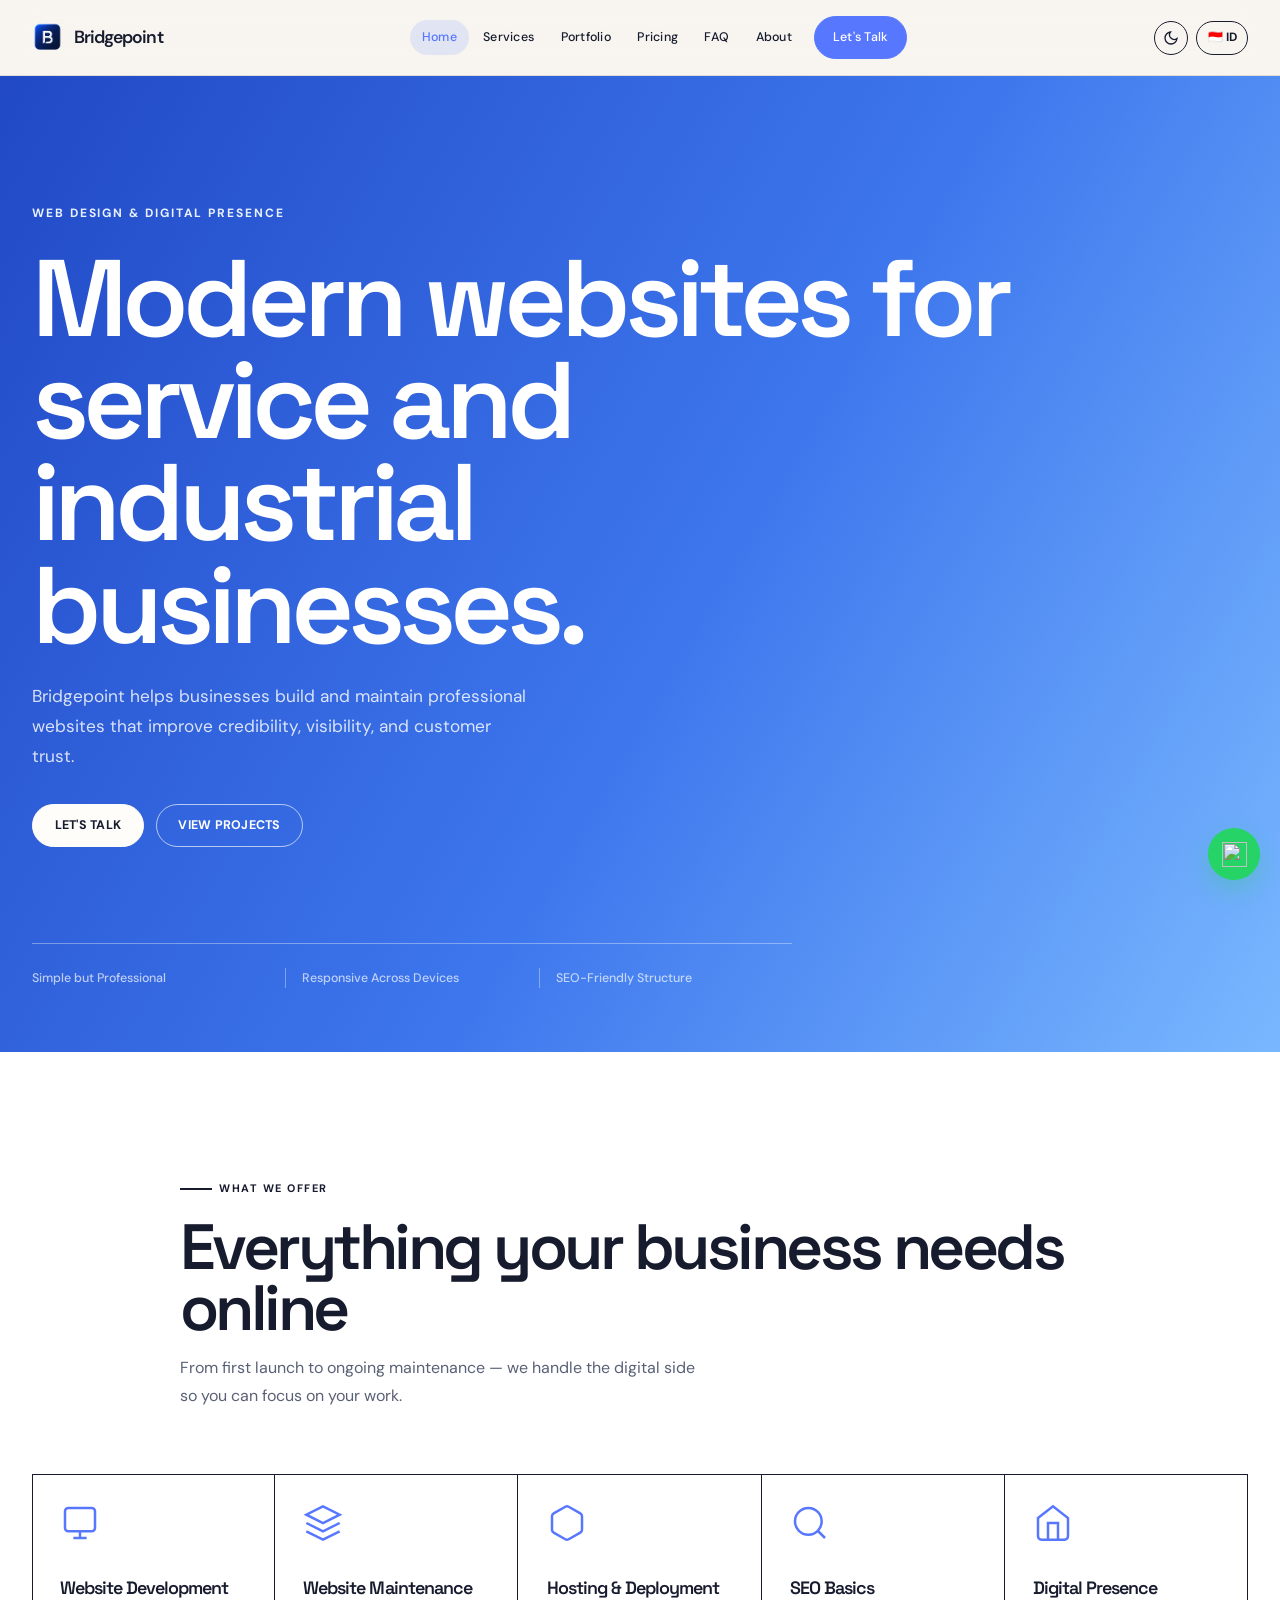
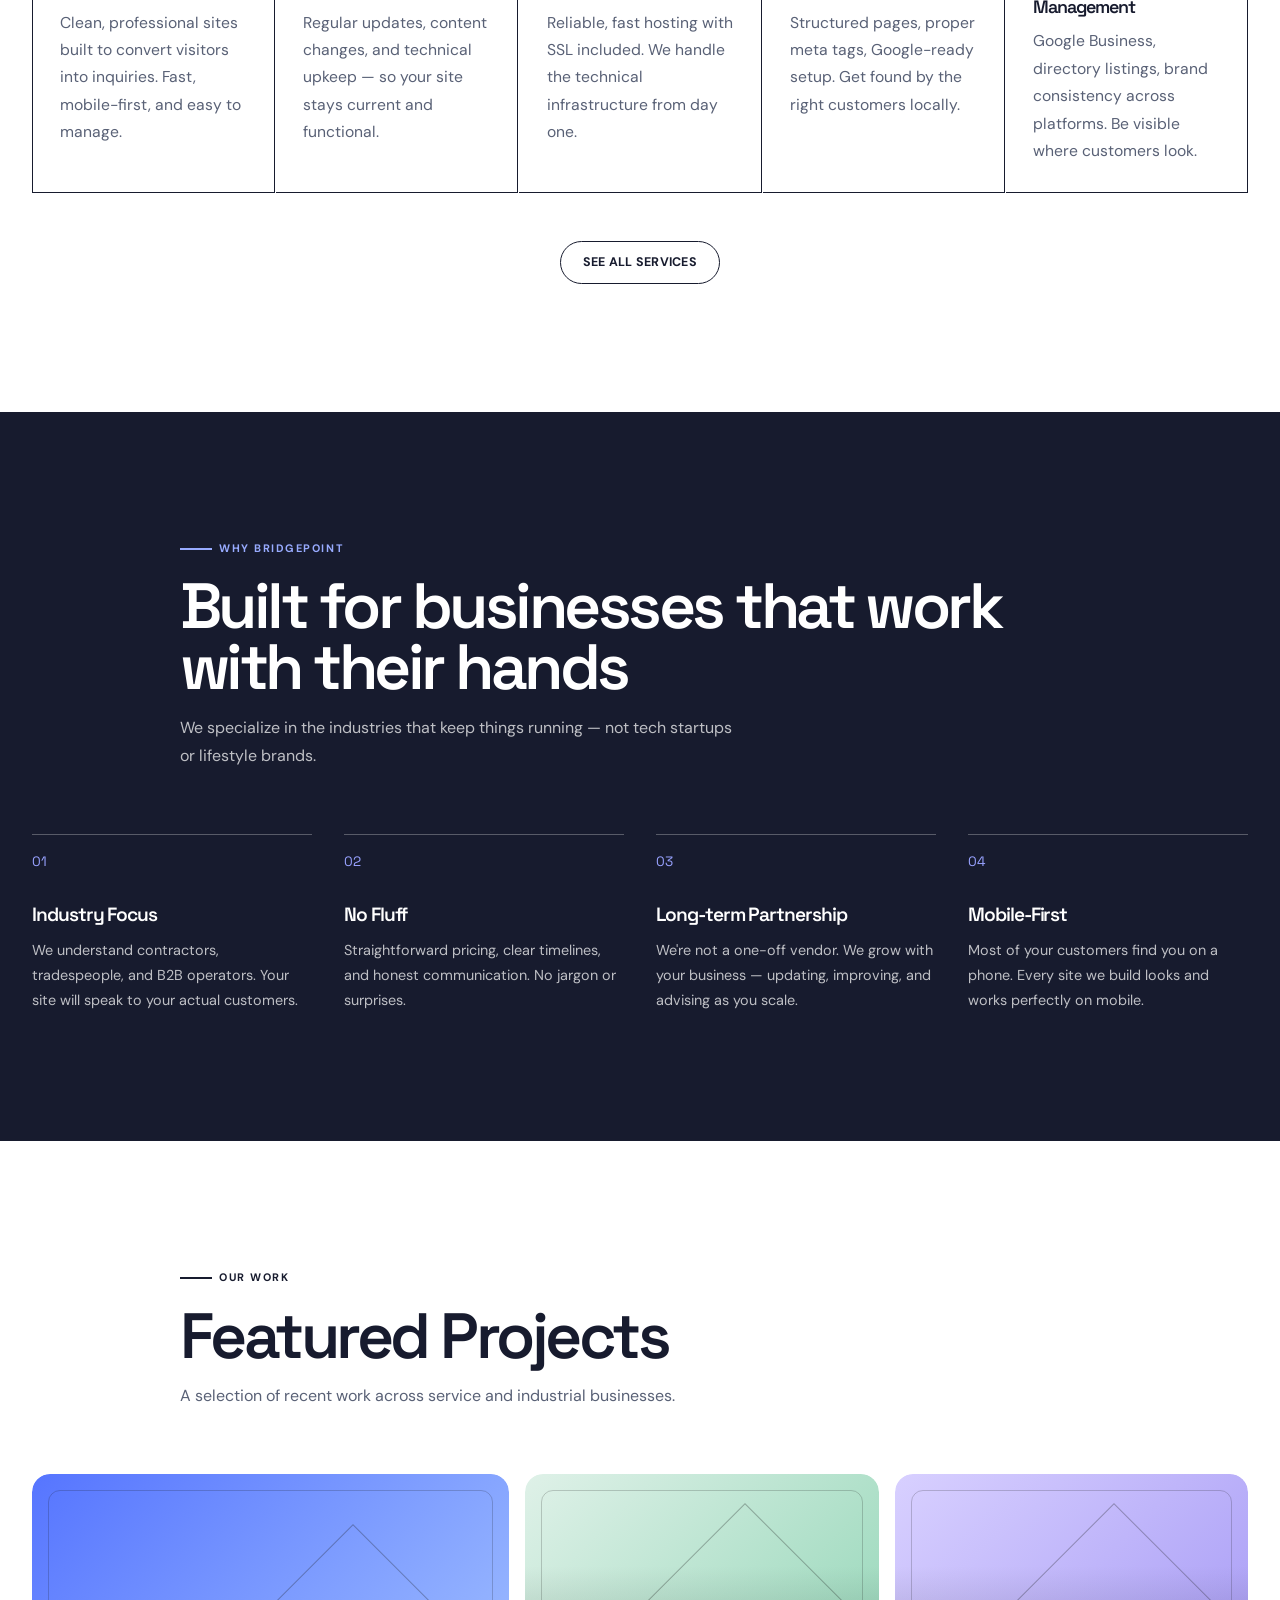
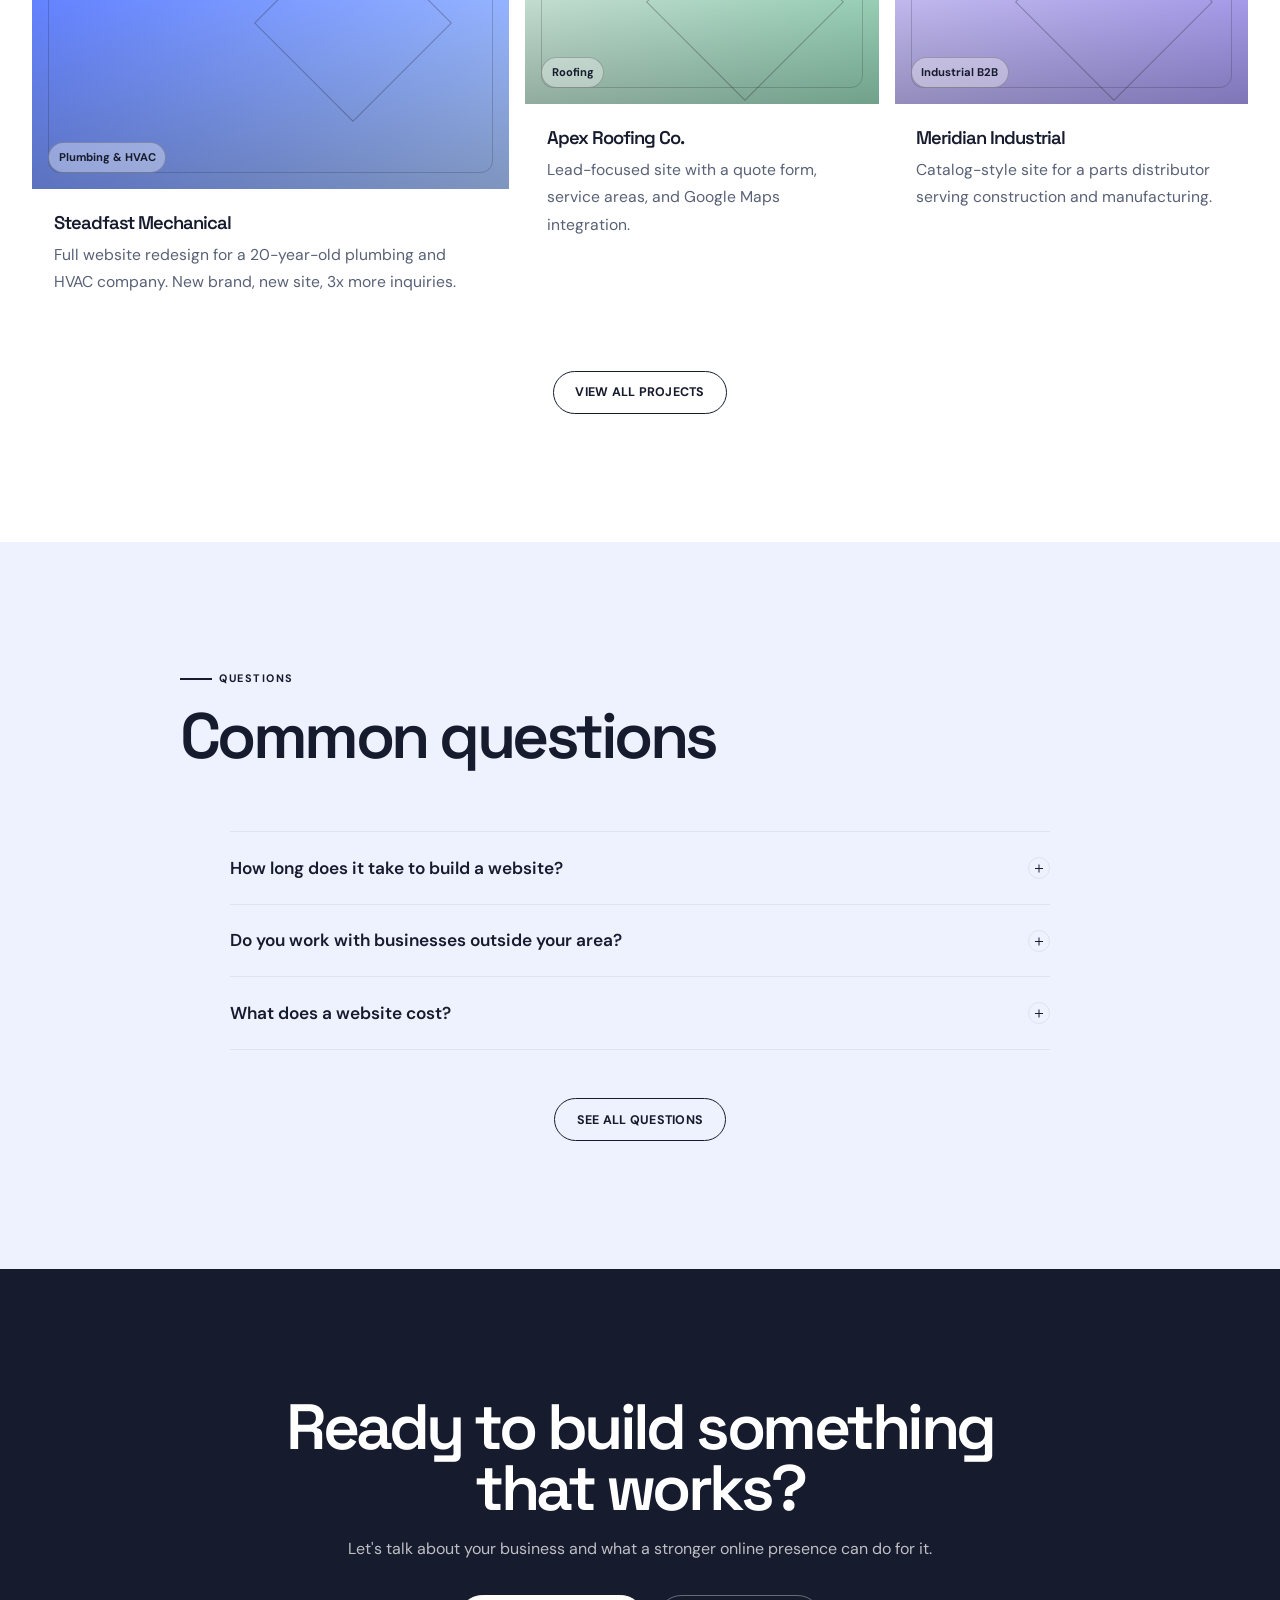
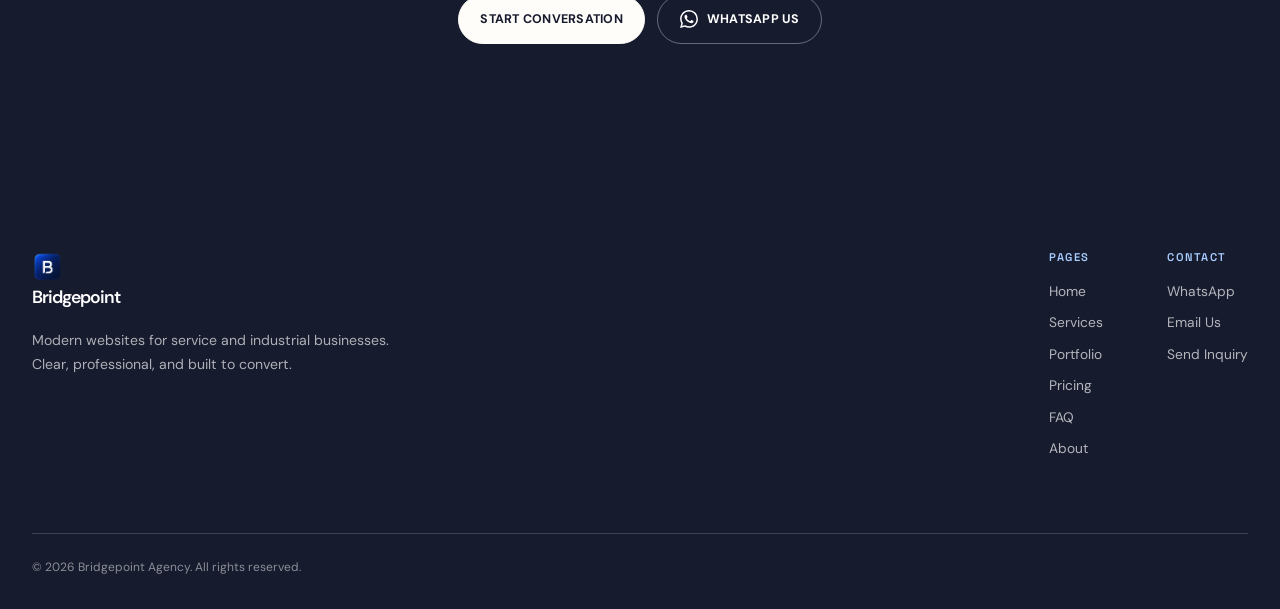
==== commit 606a0aa6: "update" ====
--- a/index.html
+++ b/index.html
@@ -539,6 +539,30 @@
                 </div>
               </div>
 
+              <div class="portfolio-item" data-category="new">
+                <div class="portfolio-img portfolio-img-xcarbon">
+                  <img class="portfolio-site-image" src="images/xcarbon-homepage-preview.png" alt="XCarbon Technik homepage showing its CNG cylinder product and black and red design" loading="lazy">
+                  <a class="portfolio-preview-panel" href="https://xcarbontechnik.com/" target="_blank" rel="noopener noreferrer" aria-label="Open XCarbon Technik live preview">
+                    <span class="portfolio-preview-action">Open live site <span aria-hidden="true">↗</span></span>
+                  </a>
+                  <div class="portfolio-overlay">
+                    <div class="portfolio-overlay-content">
+                      <span class="portfolio-tag">Industrial CNG — New Site</span>
+                    </div>
+                  </div>
+                </div>
+                <div class="portfolio-info">
+                  <h3>XCarbon Technik</h3>
+                  <p>New product website for a German engineering company supplying lightweight, certified Type 4 composite CNG cylinders for domestic and commercial industrial use.</p>
+                  <div class="portfolio-tags">
+                    <span>Web Design</span>
+                    <span>Industrial B2B</span>
+                    <span>Product Showcase</span>
+                  </div>
+                  <a class="btn btn-sm portfolio-preview-link" href="https://xcarbontechnik.com/" target="_blank" rel="noopener noreferrer">View Live Site</a>
+                </div>
+              </div>
+
               <div class="portfolio-item portfolio-item-placeholder" data-category="new">
                 <div class="portfolio-img portfolio-img-placeholder">
                   <div class="placeholder-text">
--- a/style.css
+++ b/style.css
@@ -158,6 +158,18 @@
 .project-img-3, .portfolio-img-3 { background: linear-gradient(135deg, #06315b, #2189ad); }
 .portfolio-img-4 { background: linear-gradient(135deg, #12366f, #5696e8); }
 .portfolio-img-5 { background: linear-gradient(135deg, #061d4b, #306ad1); }
+.portfolio-img-xcarbon { background: #dcecff; }
+.portfolio-preview-panel { position: absolute; inset: 0; z-index: 1; display: flex; flex-direction: column; align-items: flex-start; justify-content: center; gap: .55rem; padding: 1.4rem 1.6rem; color: #14265f; background: linear-gradient(135deg, #cfe0ff 0%, #eef4ff 55%, #b9d1ff 100%); }
+.portfolio-preview-panel::before { content: ''; position: absolute; width: 180px; height: 180px; right: 12%; top: 14%; border: 1px solid rgba(36,85,214,.3); border-radius: 50%; box-shadow: 0 0 0 24px rgba(36,85,214,.08), 0 0 0 48px rgba(36,85,214,.05); }
+.portfolio-preview-panel > * { position: relative; z-index: 1; }
+.portfolio-preview-browserbar { position: absolute; top: 0; left: 0; right: 0; display: flex; align-items: center; gap: .3rem; height: 30px; padding: 0 .75rem; background: rgba(255,255,255,.5); border-bottom: 1px solid rgba(36,85,214,.14); }
+.portfolio-preview-browserbar i { width: 6px; height: 6px; border-radius: 50%; background: #8da7df; }
+.portfolio-preview-browserbar b { margin-left: .4rem; color: #6077ae; font-size: .58rem; font-weight: 600; letter-spacing: .02em; }
+.portfolio-preview-kicker { color: #4267c9; font-size: .68rem; font-weight: 700; letter-spacing: .14em; text-transform: uppercase; }
+.portfolio-preview-panel strong { font-family: var(--font-display); font-size: clamp(1.35rem, 2.4vw, 2rem); line-height: .95; letter-spacing: -.05em; }
+.portfolio-preview-meta { color: #4e659e; font-size: .66rem; font-weight: 700; letter-spacing: .04em; text-transform: uppercase; }
+.portfolio-preview-action { margin-top: .75rem; padding-bottom: .25rem; border-bottom: 1px solid currentColor; font-size: .78rem; font-weight: 700; text-transform: uppercase; }
+.portfolio-preview-panel:hover .portfolio-preview-action { color: var(--color-accent-dark); }
 .project-img::before, .portfolio-img::before { content: ''; position: absolute; inset: 12px; border: 1px solid rgba(255,255,255,.22); }
 .project-img::after, .portfolio-img::after { content: ''; position: absolute; width: 140px; height: 140px; right: 18%; top: 25%; border: 1px solid rgba(255,255,255,.45); transform: rotate(45deg); }
 .project-overlay, .portfolio-overlay { position: absolute; inset: 0; display: flex; align-items: flex-end; padding: 1rem; background: linear-gradient(transparent 45%, rgba(3,23,53,.55)); z-index: 2; }
@@ -211,6 +223,17 @@
 .placeholder-text span { display: block; }
 .portfolio-tags { display: flex; flex-wrap: wrap; gap: .4rem; margin-top: 1rem; }
 .portfolio-tags span { padding: .25rem .55rem; color: var(--color-text-muted); border: 1px solid var(--color-border); border-radius: 99px; font-size: .7rem; }
+.portfolio-preview-link { margin-top: 1.25rem; }
+.portfolio-img-xcarbon { background: #e8eef4; }
+.portfolio-img-xcarbon::before, .portfolio-img-xcarbon::after { display: none; }
+.portfolio-site-image { display: block; width: 100%; height: 100%; object-fit: cover; object-position: top center; }
+.portfolio-preview-panel { z-index: 2; padding: 0; background: transparent; }
+.portfolio-preview-panel::before { display: none; }
+.portfolio-preview-browserbar { background: #fff; border-bottom: 1px solid #dbe3ed; }
+.portfolio-preview-action { position: absolute !important; right: .75rem; bottom: .75rem; margin: 0; padding: .45rem .7rem; border: 0; border-radius: 4px; color: #fff; background: #14265f; font-size: .7rem; box-shadow: 0 2px 8px rgba(0,0,0,.2); }
+.portfolio-preview-panel:hover .portfolio-preview-action, .portfolio-preview-panel:focus-visible .portfolio-preview-action { color: #fff; background: #2455d6; }
+.portfolio-img-xcarbon .portfolio-overlay { pointer-events: none; }
+.portfolio-preview-panel:focus-visible { outline: 3px solid #2455d6; outline-offset: -3px; }
 
 .about-intro { display: grid; grid-template-columns: 1fr 1fr; gap: 5rem; align-items: start; }
 .about-text h2 { margin-bottom: 1rem; }
@@ -358,7 +381,7 @@
 
 .site-header { height: 76px; background: rgba(247,244,238,.82); border-bottom: 1px solid rgba(222,216,205,.8); }
 :root[data-theme="dark"] .site-header { background: rgba(25,25,25,.84); border-color: rgba(68,65,59,.8); }
-.nav-logo-image img { width: 31px; height: 31px; filter: grayscale(1) contrast(1.6); }
+.nav-logo-image img { width: 31px; height: 31px; filter: none; }
 .nav-logo-text { font-family: var(--font-display); font-size: 1.1rem; font-weight: 700; }
 .nav-link { color: var(--color-text); border-radius: 999px; font-size: .78rem; letter-spacing: .02em; }
 .nav-link:hover, .nav-link.active { color: var(--color-text); background: var(--color-accent-bg); }
@@ -614,6 +637,17 @@
   background: #263c62;
 }
 
+.nav-logo-text .logo-text {
+  font-family: var(--font-sans);
+  font-weight: 600;
+  letter-spacing: -.055em;
+}
+
+.hero::after {
+  content: none !important;
+  display: none;
+}
+
 /* Navigation and WhatsApp brand corrections */
 .nav-link:hover,
 .nav-link.active {
@@ -658,4 +692,4 @@
 
 .whatsapp-float__img {
   filter: none;
-}+}
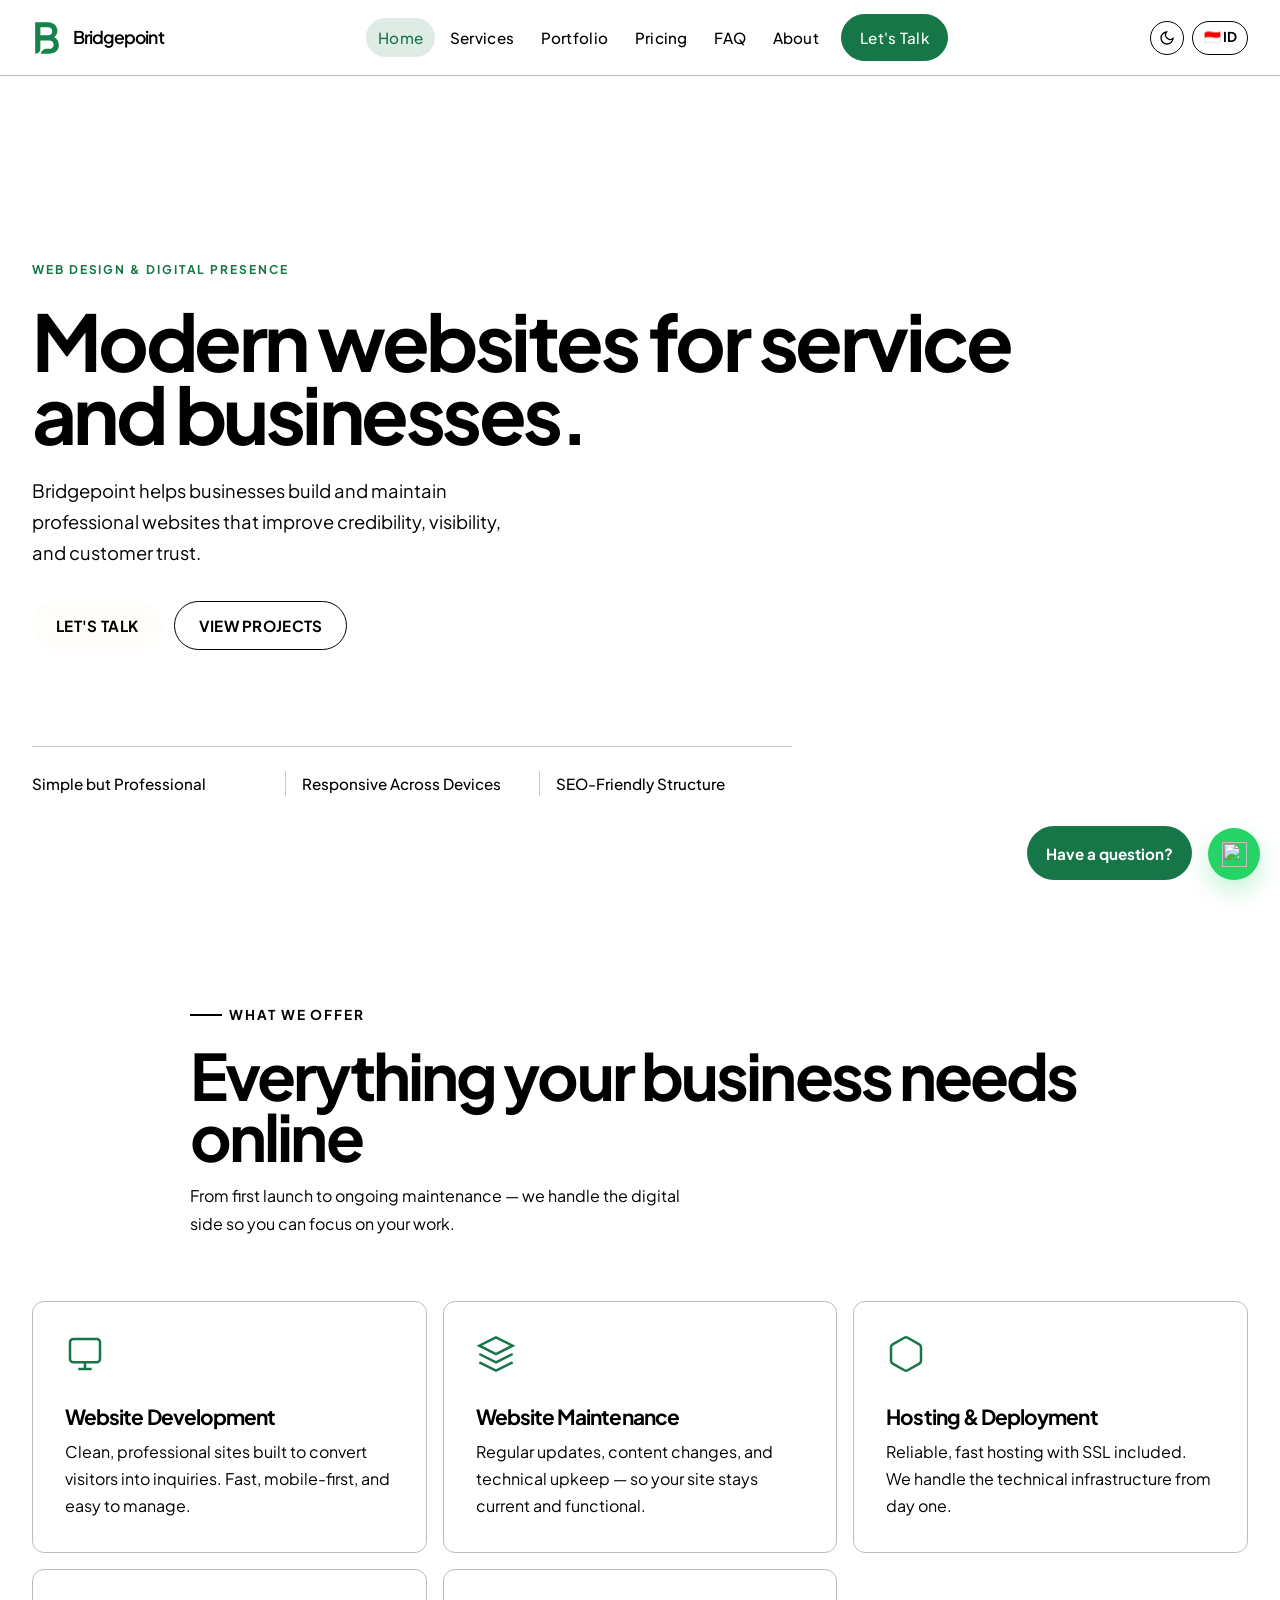
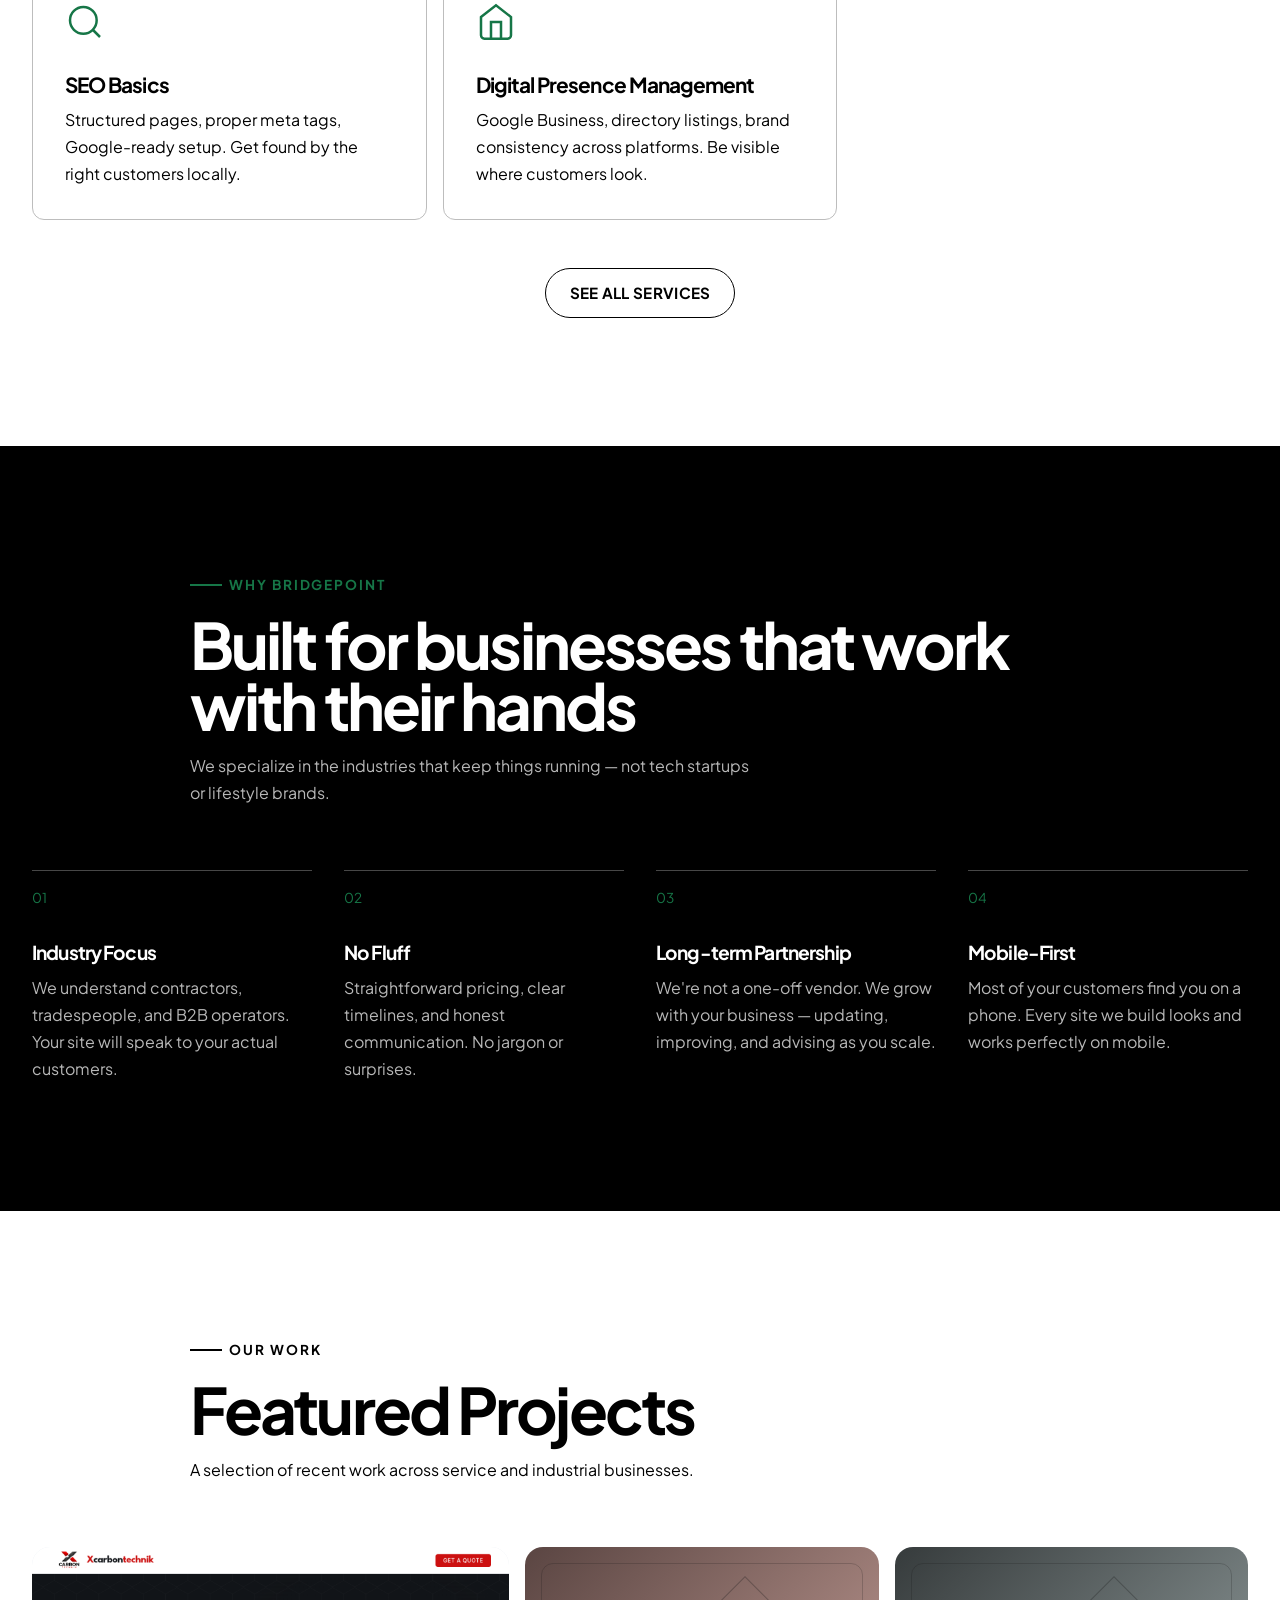
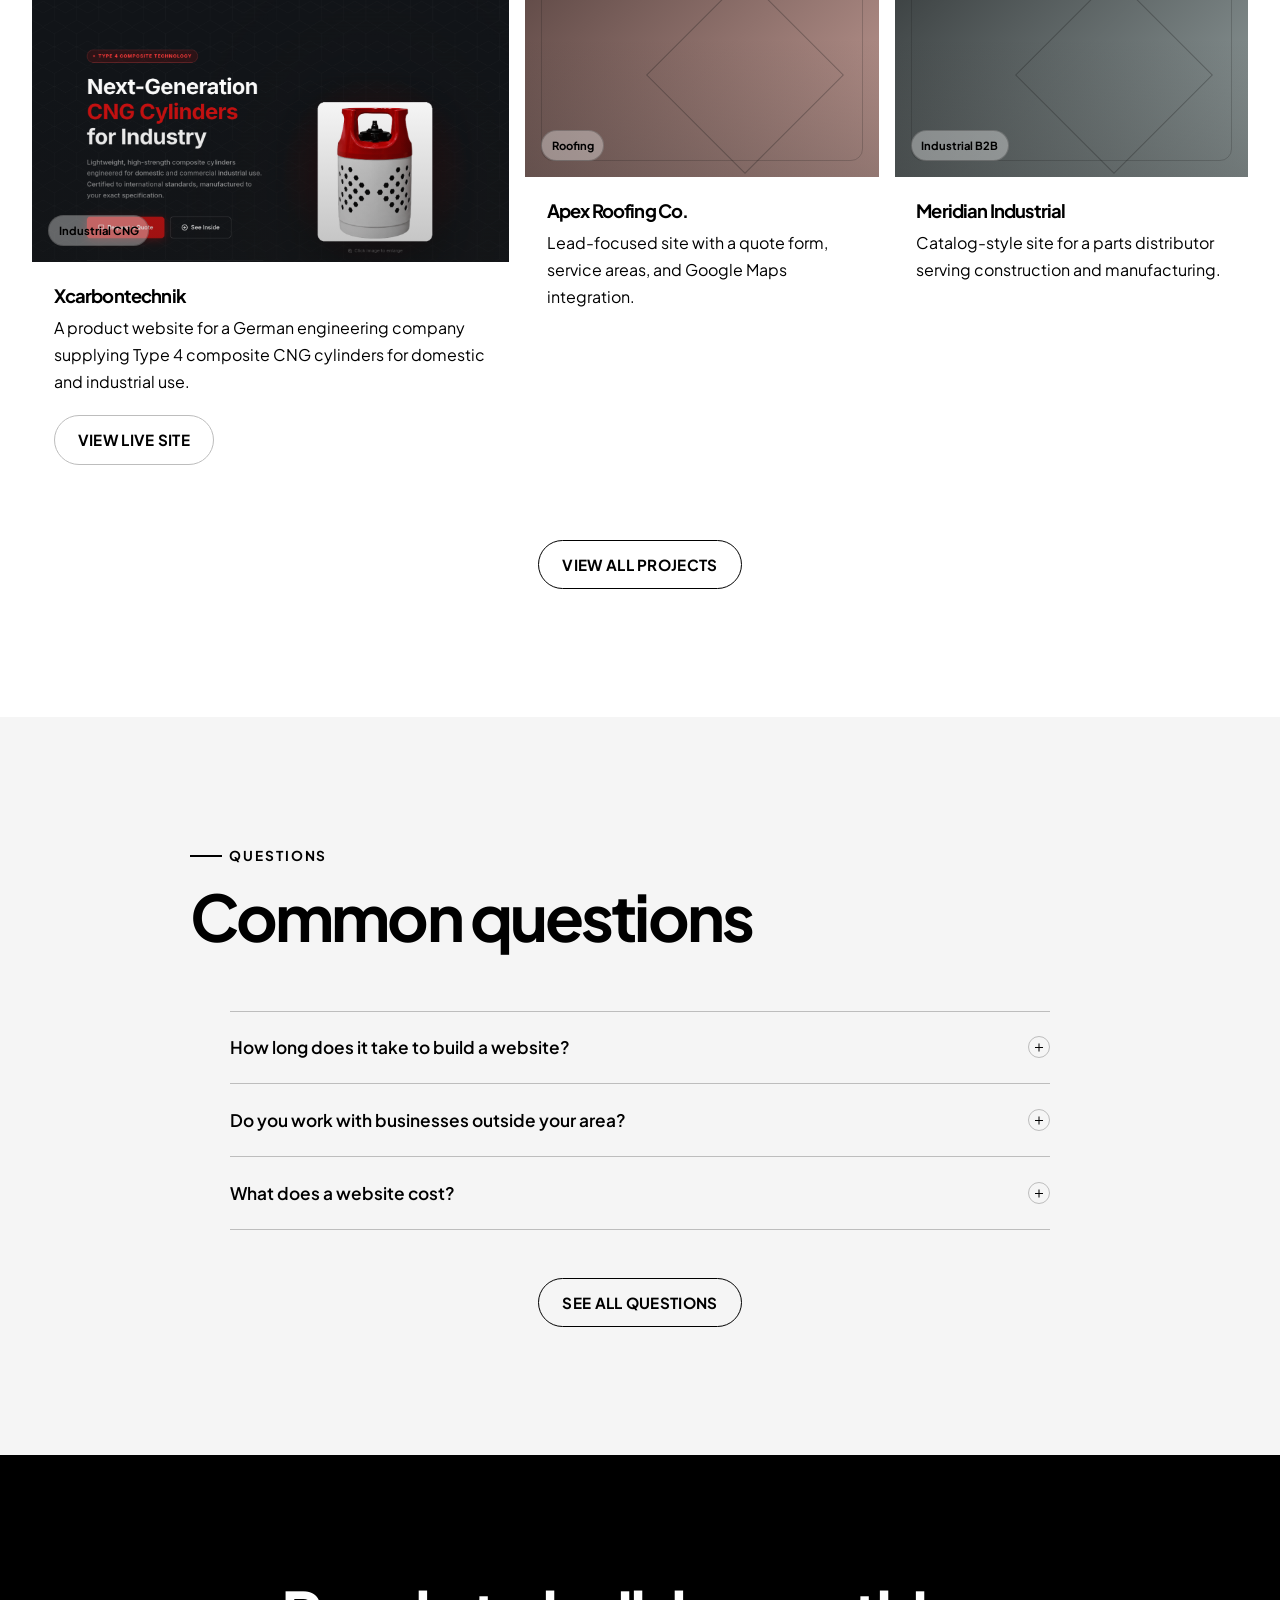
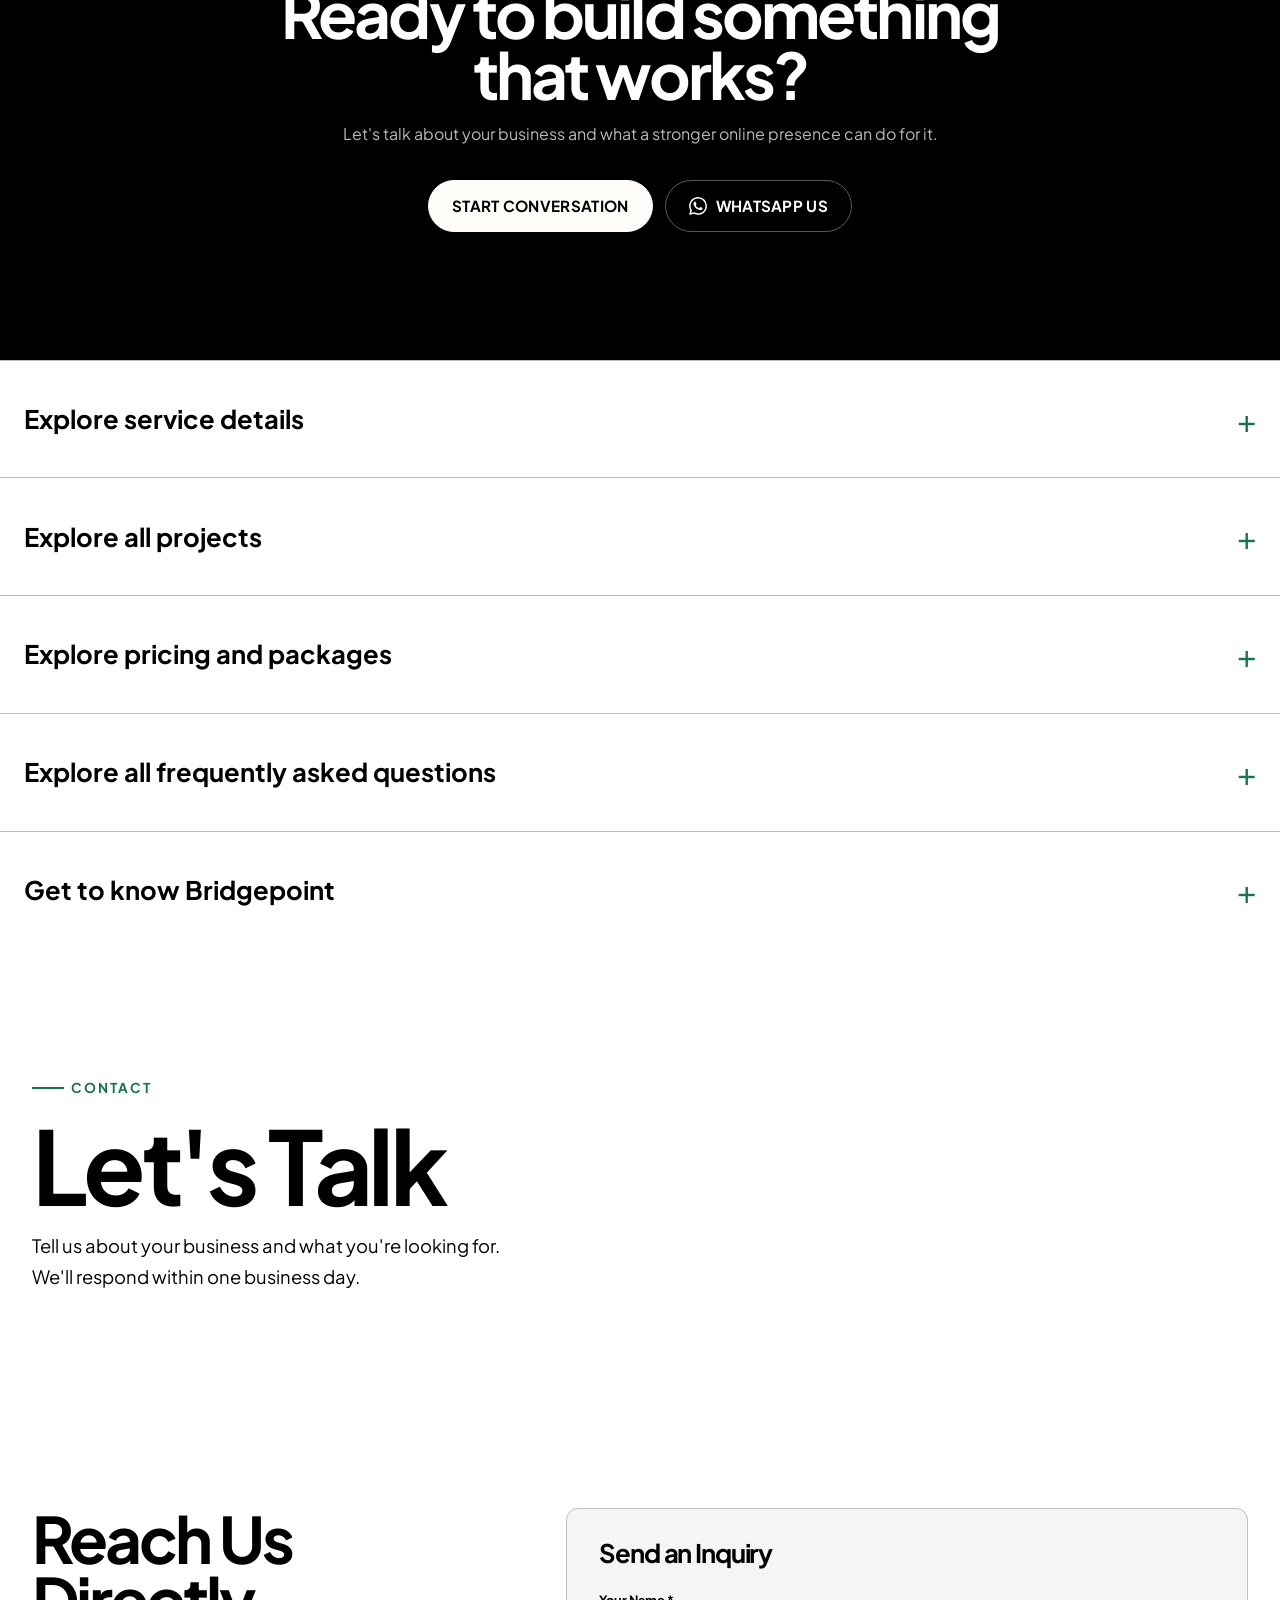
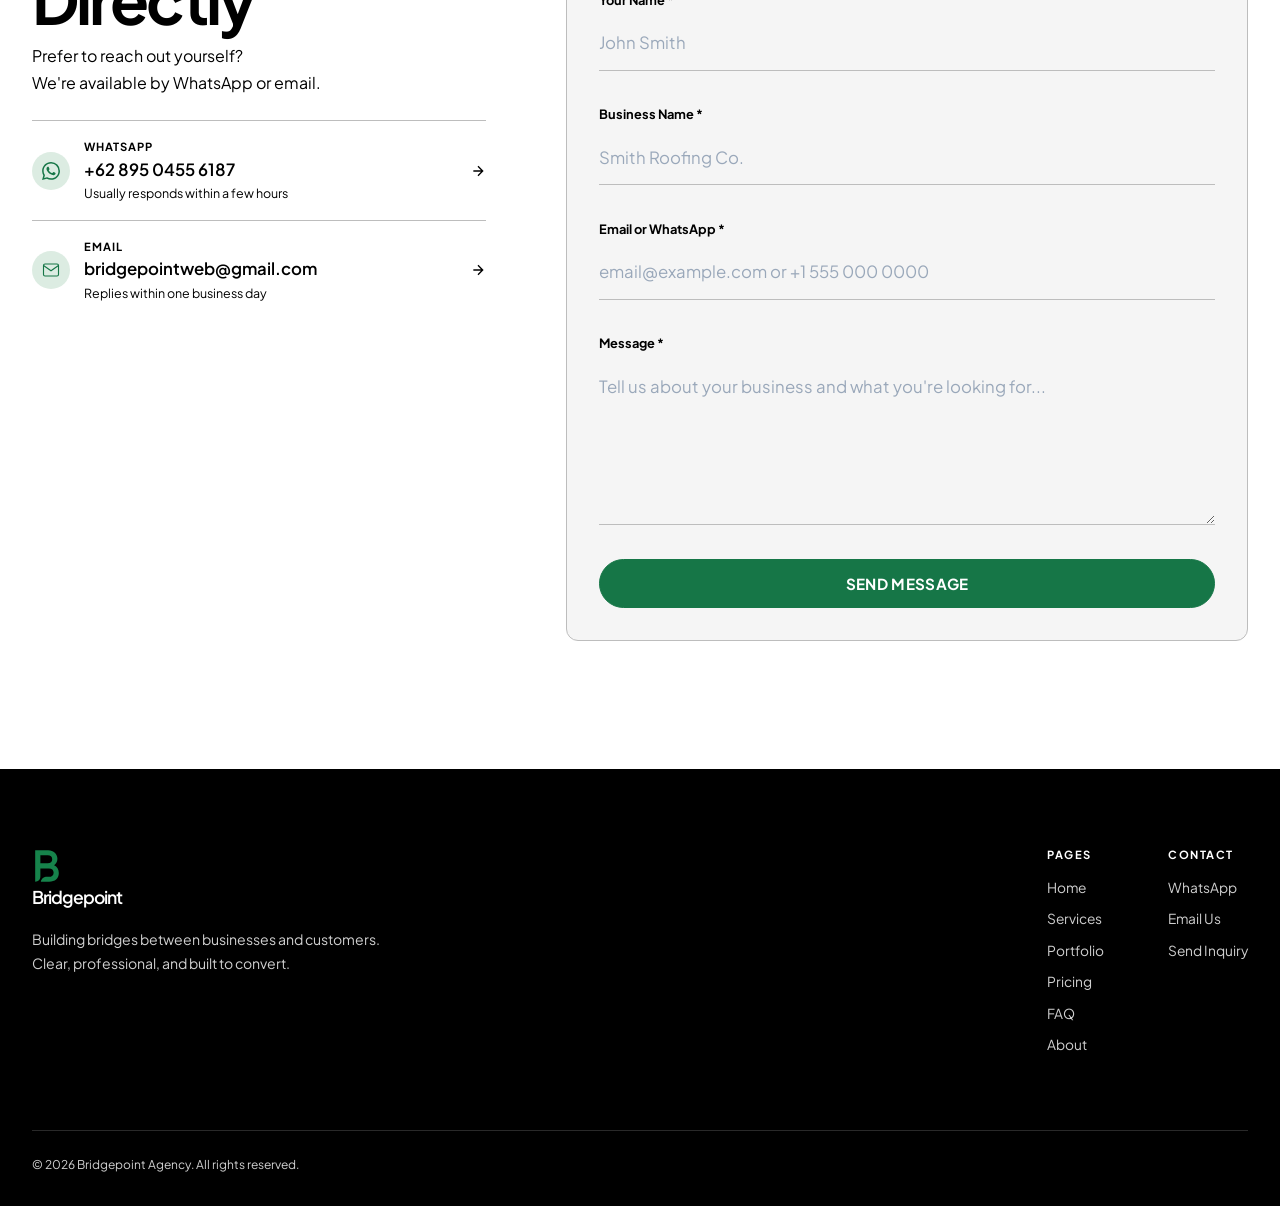
==== commit 5ca66bd5: "update redesign website" ====
--- a/index.html
+++ b/index.html
@@ -19,7 +19,8 @@
     <meta property="og:type" content="website" />
     <link rel="preconnect" href="https://fonts.googleapis.com">
     <link rel="preconnect" href="https://fonts.gstatic.com" crossorigin>
-    <link href="https://fonts.googleapis.com/css2?family=DM+Sans:wght@400;500;600;700&family=Space+Grotesk:wght@500;600;700&display=swap" rel="stylesheet">
+    <link href="https://fonts.googleapis.com/css2?family=Plus+Jakarta+Sans:wght@400;500;600;700;800&display=swap" rel="stylesheet">
+    <link rel="icon" type="image/svg+xml" href="images/bridgepoint-b-green.svg">
     <link rel="stylesheet" href="style.css">
     <script>
       (function() {
@@ -38,7 +39,7 @@
       <div class="container nav-container">
         <a href="#home" class="nav-logo" data-page="home">
           <div class="nav-logo-image logo-trigger">
-            <img src="./images/bridgepoint_main_og.png" alt="Bridgepoint Logo">
+            <img src="./images/bridgepoint-b-green.svg" alt="Bridgepoint Logo">
           </div>
           <span class="nav-logo-text">
             <span class="logo-text">Bridgepoint</span>
@@ -74,7 +75,7 @@
     <!-- LOGO MODAL -->
   <div class="logo-modal" id="logoModal">
     <span class="logo-close">&times;</span>
-    <img class="logo-modal-content" id="logoModalImg" src="./images/bridgepoint_main_og.png" alt="Bridgepoint Logo">
+    <img class="logo-modal-content" id="logoModalImg" src="./images/bridgepoint-b-green.svg" alt="Bridgepoint Logo">
   </div>
 
     <!-- ============================================================
@@ -91,7 +92,7 @@
         <div class="hero">
           <div class="container">
             <div class="hero-eyebrow">Web Design &amp; Digital Presence</div>
-            <h1 class="hero-headline">Modern websites for service and industrial businesses.</h1>
+            <h1 class="hero-headline">Modern websites for service and businesses.</h1>
             <p class="hero-sub">Bridgepoint helps businesses build and maintain professional websites that improve credibility, visibility, and customer trust.</p>
             <div class="hero-actions">
               <a href="#contact" class="btn btn-primary" data-page="contact">Let's Talk</a>
@@ -205,14 +206,14 @@
             </div>
             <div class="projects-grid">
               <div class="project-card project-card-large">
-                <div class="project-img project-img-1">
-                  <div class="project-overlay">
-                    <span class="project-tag">Plumbing &amp; HVAC</span>
-                  </div>
+                <div class="project-img portfolio-img-xcarbon">
+                  <img class="portfolio-site-image" src="images/xcarbon-homepage-preview.png" alt="Xcarbontechnik homepage preview" loading="lazy">
+                  <div class="project-overlay"><span class="project-tag">Industrial CNG</span></div>
                 </div>
                 <div class="project-info">
-                  <h3>Steadfast Mechanical</h3>
-                  <p>Full website redesign for a 20-year-old plumbing and HVAC company. New brand, new site, 3x more inquiries.</p>
+                  <h3>Xcarbontechnik</h3>
+                  <p>A product website for a German engineering company supplying Type 4 composite CNG cylinders for domestic and industrial use.</p>
+                  <a class="btn btn-sm portfolio-preview-link" href="https://xcarbontechnik.com/" target="_blank" rel="noopener noreferrer">View Live Site</a>
                 </div>
               </div>
               <div class="project-card">
@@ -308,6 +309,8 @@
       <!-- ======================================================
            PAGE: SERVICES
       ====================================================== -->
+      <details class="landing-detail" id="detail-services">
+        <summary><span>Explore service details</span><span aria-hidden="true">+</span></summary>
       <section class="page" id="page-services">
         <div class="page-hero">
           <div class="container">
@@ -422,10 +425,13 @@
           </div>
         </div>
       </section>
+      </details>
 
       <!-- ======================================================
            PAGE: PORTFOLIO
       ====================================================== -->
+      <details class="landing-detail" id="detail-portfolio">
+        <summary><span>Explore all projects</span><span aria-hidden="true">+</span></summary>
       <section class="page" id="page-portfolio">
         <div class="page-hero">
           <div class="container">
@@ -541,8 +547,8 @@
 
               <div class="portfolio-item" data-category="new">
                 <div class="portfolio-img portfolio-img-xcarbon">
-                  <img class="portfolio-site-image" src="images/xcarbon-homepage-preview.png" alt="XCarbon Technik homepage showing its CNG cylinder product and black and red design" loading="lazy">
-                  <a class="portfolio-preview-panel" href="https://xcarbontechnik.com/" target="_blank" rel="noopener noreferrer" aria-label="Open XCarbon Technik live preview">
+                  <img class="portfolio-site-image" src="images/xcarbon-homepage-preview.png" alt="Xcarbontechnik homepage showing its CNG cylinder product and black and red design" loading="lazy">
+                  <a class="portfolio-preview-panel" href="https://xcarbontechnik.com/" target="_blank" rel="noopener noreferrer" aria-label="Open Xcarbontechnik live preview">
                     <span class="portfolio-preview-action">Open live site <span aria-hidden="true">↗</span></span>
                   </a>
                   <div class="portfolio-overlay">
@@ -552,7 +558,7 @@
                   </div>
                 </div>
                 <div class="portfolio-info">
-                  <h3>XCarbon Technik</h3>
+                  <h3>Xcarbontechnik</h3>
                   <p>New product website for a German engineering company supplying lightweight, certified Type 4 composite CNG cylinders for domestic and commercial industrial use.</p>
                   <div class="portfolio-tags">
                     <span>Web Design</span>
@@ -581,10 +587,13 @@
           </div>
         </div>
       </section>
+      </details>
 
       <!-- ======================================================
           PAGE: Pricing 
       ====================================================== -->
+      <details class="landing-detail" id="detail-pricing">
+        <summary><span>Explore pricing and packages</span><span aria-hidden="true">+</span></summary>
       <section class="page" id="page-pricing">
 
         <!-- HERO -->
@@ -886,10 +895,13 @@
           </div>
         </div>
       </section>
+      </details>
       
       <!-- ======================================================
            PAGE: FAQ
       ====================================================== -->
+      <details class="landing-detail" id="detail-faq">
+        <summary><span>Explore all frequently asked questions</span><span aria-hidden="true">+</span></summary>
       <section class="page" id="page-faq">
         <div class="page-hero">
           <div class="container">
@@ -1078,10 +1090,13 @@
           </div>
         </div>
       </section>
+      </details>
 
       <!-- ======================================================
            PAGE: ABOUT
       ====================================================== -->
+      <details class="landing-detail" id="detail-about">
+        <summary><span>Get to know Bridgepoint</span><span aria-hidden="true">+</span></summary>
       <section class="page" id="page-about">
         <div class="page-hero">
           <div class="container">
@@ -1207,6 +1222,7 @@
         </div>
 
       </section>
+      </details>
 
       <!-- ======================================================
            PAGE: CONTACT
@@ -1290,6 +1306,17 @@
       </section>
 
     </main>
+    <aside class="help-widget" aria-label="Bridgepoint help">
+      <div class="help-panel" id="help-panel" hidden>
+        <div class="help-heading"><strong>Ask Bridgepoint</strong><button type="button" class="help-close" aria-label="Close help">?</button></div>
+        <p>Choose a question or search the answers on our site.</p>
+        <div class="help-messages" aria-live="polite"></div>
+        <div class="help-suggestions"></div>
+        <form class="help-form"><label class="visually-hidden" for="help-input">Your question</label><input id="help-input" required placeholder="Type a question?"><button type="submit">Ask</button></form>
+        <a class="help-whatsapp" href="https://wa.me/6289504556187" target="_blank" rel="noopener noreferrer">Need a personal answer? Talk to us on WhatsApp</a>
+      </div>
+      <button type="button" class="help-toggle" aria-expanded="false" aria-controls="help-panel">Have a question?</button>
+    </aside>
 
     <a href="https://wa.me/6289504556187?text=Hi%20Bridgepoint%2C%20I%20want%20to%20learn%20more%20about%20web%20design." class="whatsapp-float whatsapp-float--icon-only" target="_blank" rel="noopener noreferrer">
       <img src="https://upload.wikimedia.org/wikipedia/commons/6/6b/WhatsApp.svg" class="whatsapp-float__img">
@@ -1305,13 +1332,13 @@
           <div class="footer-brand">
             <a href="#home" class="logo" data-page="home">
               <div class="nav-logo-image logo-trigger">
-            <img src="./images/bridgepoint_main_og.png" alt="Bridgepoint Logo">
+            <img src="./images/bridgepoint-b-green.svg" alt="Bridgepoint Logo">
               </div>
                 <span class="nav-logo-text">
                 <span class="logo-text">Bridgepoint</span>
                 </span>
             </a>
-            <p>Modern websites for service and industrial businesses. <br> Clear, professional, and built to convert.</p>
+            <p>Building bridges between businesses and customers. <br> Clear, professional, and built to convert.</p>
           </div>
           <div class="footer-nav">
             <div class="footer-col">
--- a/style.css
+++ b/style.css
@@ -693,3 +693,226 @@
 .whatsapp-float__img {
   filter: none;
 }
+
+/* Graphical Jerry-inspired visual refresh */
+:root {
+  --font-sans: 'Plus Jakarta Sans', sans-serif;
+  --font-display: 'Plus Jakarta Sans', sans-serif;
+  --color-bg: #f2f2f2;
+  --color-bg-light: #f2f2f2;
+  --color-bg-subtle: #e7e7e7;
+  --color-bg-dark: #222222;
+  --color-bg-darker: #171717;
+  --color-text: #2e2e2e;
+  --color-text-muted: #555555;
+  --color-text-dim: #777777;
+  --color-accent: #d74336;
+  --color-accent-dark: #b82f25;
+  --color-accent-rgb: 215, 67, 54;
+  --color-page-hero: #252525;
+  --color-page-hero-rgb: 37, 37, 37;
+  --color-accent-bg: #f5e4e1;
+  --color-border: #d3d3d3;
+  --shadow-sm: 0 8px 24px rgba(0,0,0,.05);
+  --shadow-md: 0 18px 50px rgba(0,0,0,.10);
+}
+body { font-size: 1.05rem; }
+h1, h2, h3, h4 { font-weight: 700; letter-spacing: -.045em; }
+p, .service-card p, .project-info p, .portfolio-info p, .service-list li, .faq-answer p, .why-item p { font-size: 1rem; line-height: 1.7; }
+.site-header { background: rgba(242,242,242,.94); border-color: #d3d3d3; }
+.nav-link { font-size: .95rem; }
+.lang-switch { font-size: .85rem; }
+.hero, .page-hero { background: #f2f2f2; color: #2e2e2e; }
+.hero { padding: clamp(6rem, 11vw, 10rem) 0 5rem; }
+.hero-headline, .page-hero h1 { color: #2e2e2e; }
+.hero-headline { max-width: 1000px; font-size: clamp(3rem, 6.1vw, 5.6rem); }
+.hero-sub, .page-hero p { color: #555; font-size: 1.15rem; }
+.hero-eyebrow, .page-hero .section-tag { color: #c63b30; }
+.hero-stats { border-color: #c9c9c9; }
+.stat + .stat { border-color: #c9c9c9; }
+.stat-text { color: #555; font-size: .95rem; }
+.btn { padding: 1rem 1.45rem; font-size: .95rem; }
+.hero .btn-outline { color: #2e2e2e; border-color: #2e2e2e; }
+.hero .btn-outline:hover { color: #fff; background: #2e2e2e; }
+.section-header { max-width: 900px; }
+.section-tag { font-size: .85rem; }
+.services-grid { gap: 1rem; border: 0; grid-template-columns: repeat(3, 1fr); }
+.service-card { min-height: 250px; padding: 2rem; border: 1px solid var(--color-border); border-radius: 12px; background: #fff; }
+.service-card h3 { font-size: 1.3rem; }
+.service-icon { margin-bottom: 2rem; }
+.project-card, .portfolio-item, .process-card, .contact-form-wrap { border-radius: 12px; }
+.project-img-1, .portfolio-img-1 { background: linear-gradient(135deg, #333, #8b8b8b); }
+.project-img-2, .portfolio-img-2 { background: linear-gradient(135deg, #5a4542, #c19b94); }
+.project-img-3, .portfolio-img-3 { background: linear-gradient(135deg, #363b3c, #929d9d); }
+.section-tag-light, .why-num { color: #f08b80; }
+.section-pricing-block > .container > .service-detail-card { background: #fff; }
+:root[data-theme="dark"] {
+  --color-bg: #1c1c1c;
+  --color-bg-light: #252525;
+  --color-bg-subtle: #303030;
+  --color-text: #f2f2f2;
+  --color-text-muted: #d0d0d0;
+  --color-text-dim: #aaa;
+  --color-accent: #f08b80;
+  --color-accent-dark: #f3a69e;
+  --color-accent-bg: #49312e;
+  --color-border: #4a4a4a;
+  --color-page-hero: #151515;
+  --color-page-hero-rgb: 21, 21, 21;
+}
+:root[data-theme="dark"] .site-header { background: rgba(28,28,28,.95); border-color: #444; }
+:root[data-theme="dark"] .hero, :root[data-theme="dark"] .page-hero { background: #1c1c1c; }
+:root[data-theme="dark"] .hero-headline, :root[data-theme="dark"] .page-hero h1 { color: #f2f2f2; }
+:root[data-theme="dark"] .hero-sub, :root[data-theme="dark"] .page-hero p, :root[data-theme="dark"] .stat-text { color: #d0d0d0; }
+:root[data-theme="dark"] .hero-eyebrow, :root[data-theme="dark"] .page-hero .section-tag { color: #f08b80; }
+:root[data-theme="dark"] .hero .btn-outline { color: #f2f2f2; border-color: #f2f2f2; }
+:root[data-theme="dark"] .hero .btn-outline:hover { color: #222; background: #f2f2f2; }
+:root[data-theme="dark"] .service-card, :root[data-theme="dark"] .section-pricing-block > .container > .service-detail-card { background: #252525; }
+:root[data-theme="dark"] .service-card:hover { background: #39302f; }
+:root[data-theme="dark"] .nav-link.nav-cta { color: #221b1a; background: #f08b80; border-color: #f08b80; }
+:root[data-theme="dark"] .nav-link:hover, :root[data-theme="dark"] .nav-link.active { color: #f08b80; background: #49312e; }
+:root[data-theme="dark"] .nav-link.nav-cta:hover { color: #221b1a; background: #f3a69e; }
+@media (max-width: 900px) { .services-grid { grid-template-columns: repeat(2, 1fr); } }
+@media (max-width: 720px) {
+  .hero { padding: 5rem 0 4rem; }
+  .hero-headline { font-size: clamp(2.7rem, 10vw, 4rem); }
+  .hero-sub { font-size: 1.05rem; }
+  .services-grid { grid-template-columns: 1fr; }
+  .service-card { min-height: 0; }
+}
+
+/* Bridgepoint green and neutral charcoal */
+:root {
+  --color-accent: #167647;
+  --color-accent-dark: #105d37;
+  --color-accent-rgb: 22, 118, 71;
+  --color-accent-bg: #dcece2;
+  --color-page-hero: #2e2e2e;
+  --color-page-hero-rgb: 46, 46, 46;
+}
+.hero-eyebrow, .page-hero .section-tag { color: var(--color-accent); }
+.section-tag-light, .why-num { color: #91d5a9; }
+.site-footer { background: #2e2e2e; }
+.footer-col h4, .footer-brand .nav-logo-text { color: #fff; }
+.footer-col a, .site-footer p, .footer-bottom { color: #d0d0d0; }
+.nav-logo-image img { width: 30px; height: 34px; }
+.logo-modal { background: rgba(46,46,46,.96); }
+:root[data-theme="dark"] {
+  --color-bg: #2e2e2e;
+  --color-bg-light: #383838;
+  --color-bg-subtle: #424242;
+  --color-text: #f2f2f2;
+  --color-text-muted: #dedede;
+  --color-accent: #8bd3a4;
+  --color-accent-dark: #b1e3c2;
+  --color-accent-bg: #294638;
+  --color-page-hero: #222;
+  --color-page-hero-rgb: 34, 34, 34;
+  --color-border: #5b5b5b;
+}
+:root[data-theme="dark"] .site-header { background: rgba(46,46,46,.96); border-color: #505050; }
+:root[data-theme="dark"] .hero, :root[data-theme="dark"] .page-hero { background: #2e2e2e; }
+:root[data-theme="dark"] .hero-eyebrow, :root[data-theme="dark"] .page-hero .section-tag { color: var(--color-accent); }
+:root[data-theme="dark"] .service-card, :root[data-theme="dark"] .section-pricing-block > .container > .service-detail-card { background: #383838; }
+:root[data-theme="dark"] .service-card:hover { background: #294638; }
+:root[data-theme="dark"] .nav-link:hover, :root[data-theme="dark"] .nav-link.active { color: #b1e3c2; background: #294638; }
+:root[data-theme="dark"] .nav-link.nav-cta { color: #17291d; background: #8bd3a4; border-color: #8bd3a4; }
+:root[data-theme="dark"] .nav-link.nav-cta:hover { color: #17291d; background: #b1e3c2; border-color: #b1e3c2; }
+:root[data-theme="dark"] .site-footer { background: #222; }
+:root[data-theme="dark"] .footer-col h4, :root[data-theme="dark"] .footer-brand .nav-logo-text { color: #fff; }
+:root[data-theme="dark"] .footer-col a, :root[data-theme="dark"] .site-footer p, :root[data-theme="dark"] .footer-bottom { color: #d0d0d0; }
+
+/* High-contrast, sharp minimalist treatment */
+:root {
+  --color-bg: #fff;
+  --color-bg-light: #fff;
+  --color-bg-subtle: #f5f5f5;
+  --color-text: #000;
+  --color-text-muted: #000;
+  --color-text-dim: #000;
+  --color-page-hero: #000;
+  --color-page-hero-rgb: 0, 0, 0;
+  --color-border: #bdbdbd;
+  --shadow-sm: none;
+  --shadow-md: none;
+}
+.site-header { background: #fff; border-color: #000; backdrop-filter: none; }
+.hero, .page-hero { background: #fff; color: #000; }
+.hero-headline, .page-hero h1, .hero-sub, .page-hero p, .stat-text { color: #000; }
+.hero .btn-outline { color: #000; border-color: #000; }
+.hero .btn-outline:hover { background: #000; color: #fff; }
+.site-footer, .section-dark, .section-cta-block { background: #000; }
+.logo-modal { background: #000; }
+:root[data-theme="dark"] {
+  --color-bg: #000;
+  --color-bg-light: #000;
+  --color-bg-subtle: #000;
+  --color-text: #fff;
+  --color-text-muted: #fff;
+  --color-text-dim: #fff;
+  --color-page-hero: #000;
+  --color-page-hero-rgb: 0, 0, 0;
+  --color-border: #777;
+}
+:root[data-theme="dark"] .site-header { background: #000; border-color: #777; }
+:root[data-theme="dark"] .hero, :root[data-theme="dark"] .page-hero,
+:root[data-theme="dark"] .site-footer, :root[data-theme="dark"] .section-dark,
+:root[data-theme="dark"] .section-cta-block, :root[data-theme="dark"] .service-card,
+:root[data-theme="dark"] .section-pricing-block > .container > .service-detail-card,
+:root[data-theme="dark"] .process-card, :root[data-theme="dark"] .contact-form-wrap { background: #000; }
+:root[data-theme="dark"] .hero-headline, :root[data-theme="dark"] .page-hero h1,
+:root[data-theme="dark"] .hero-sub, :root[data-theme="dark"] .page-hero p,
+:root[data-theme="dark"] .stat-text { color: #fff; }
+:root[data-theme="dark"] .service-card:hover { background: #142a1c; }
+
+/* Single-page overview and optional detail */
+.page { display: block; animation: none; scroll-margin-top: var(--nav-height); }
+.landing-detail { border-top: 1px solid var(--color-border); background: var(--color-bg); scroll-margin-top: var(--nav-height); }
+.landing-detail > summary { width: min(100% - 3rem, var(--container-width)); margin: auto; padding: 2rem 0; display: flex; justify-content: space-between; align-items: center; gap: 1rem; cursor: pointer; list-style: none; font-size: clamp(1.2rem, 2vw, 1.7rem); font-weight: 700; }
+.landing-detail > summary::-webkit-details-marker { display: none; }
+.landing-detail > summary span:last-child { color: var(--color-accent); font-size: 2rem; font-weight: 400; }
+.landing-detail[open] > summary span:last-child { transform: rotate(45deg); }
+.landing-detail .page-hero { padding: 3rem 0; }
+.landing-detail .page-hero h1 { font-size: clamp(2.4rem, 5vw, 4rem); }
+.help-widget { position: fixed; bottom: 1.25rem; right: 5.5rem; z-index: 95; font-size: .95rem; }
+.help-toggle, .help-form button { background: var(--color-accent); color: #fff; border-radius: 99px; padding: .9rem 1.2rem; font-weight: 700; }
+.help-panel { width: min(390px, calc(100vw - 2rem)); max-height: min(70vh, 580px); overflow-y: auto; margin-bottom: .75rem; padding: 1.25rem; background: var(--color-bg-light); color: var(--color-text); border: 1px solid var(--color-border); border-radius: 16px; box-shadow: 0 12px 40px rgba(0,0,0,.22); }
+.help-panel[hidden] { display: none; }
+.help-heading { display: flex; justify-content: space-between; align-items: center; font-size: 1.2rem; }
+.help-close { color: var(--color-text); font-size: 1.8rem; line-height: 1; }
+.help-panel > p, .help-messages p { font-size: .95rem; margin: .75rem 0; }
+.help-suggestions { display: grid; gap: .5rem; margin: 1rem 0; }
+.help-suggestions button { color: var(--color-text); border: 1px solid var(--color-border); border-radius: 8px; text-align: left; padding: .65rem; font-size: .9rem; }
+.help-suggestions button:hover { border-color: var(--color-accent); }
+.help-form { display: flex; gap: .5rem; }
+.help-form input { min-width: 0; flex: 1; padding: .7rem; border: 1px solid var(--color-border); background: var(--color-bg); color: var(--color-text); border-radius: 8px; font: inherit; }
+.help-form button { border-radius: 8px; padding: .7rem 1rem; }
+.help-whatsapp, .help-messages a { display: block; margin-top: 1rem; color: var(--color-accent); font-weight: 700; }
+.visually-hidden { position: absolute; width: 1px; height: 1px; overflow: hidden; clip: rect(0,0,0,0); white-space: nowrap; }
+@media (max-width: 720px) { .help-widget { right: 5rem; bottom: 1.25rem; } .help-panel { position: fixed; right: 1rem; bottom: 5.25rem; } }
+
+.help-suggestions[hidden] { display: none; }
+.help-toggle, .help-form button, :root[data-theme="dark"] .help-toggle, :root[data-theme="dark"] .help-form button { background: #167647; color: #fff; }
+.help-toggle:hover, .help-form button:hover { background: #105d37; }
+
+/* One Bridgepoint green across both themes */
+:root, :root[data-theme="dark"] {
+  --color-accent: #167647;
+  --color-accent-dark: #105d37;
+  --color-accent-rgb: 22, 118, 71;
+}
+.hero-eyebrow, .page-hero .section-tag, .section-tag-light, .why-num,
+:root[data-theme="dark"] .hero-eyebrow, :root[data-theme="dark"] .page-hero .section-tag,
+.help-whatsapp, .help-messages a { color: #167647; }
+.nav-link.nav-cta, :root[data-theme="dark"] .nav-link.nav-cta,
+.btn-primary, :root[data-theme="dark"] .btn-primary,
+.help-toggle, .help-form button, :root[data-theme="dark"] .help-toggle,
+:root[data-theme="dark"] .help-form button { background: #167647; border-color: #167647; color: #fff; }
+.nav-link.nav-cta:hover, :root[data-theme="dark"] .nav-link.nav-cta:hover,
+.btn-primary:hover, :root[data-theme="dark"] .btn-primary:hover,
+.help-toggle:hover, .help-form button:hover { background: #105d37; border-color: #105d37; color: #fff; }
+:root[data-theme="dark"] .nav-link:hover, :root[data-theme="dark"] .nav-link.active { color: #167647; }
+:root[data-theme="dark"] .btn-outline { color: #167647; border-color: #167647; }
+:root[data-theme="dark"] .btn-outline:hover { background: #167647; color: #fff; }
+
+.site-header, :root[data-theme="dark"] .site-header { border-color: var(--color-border); }
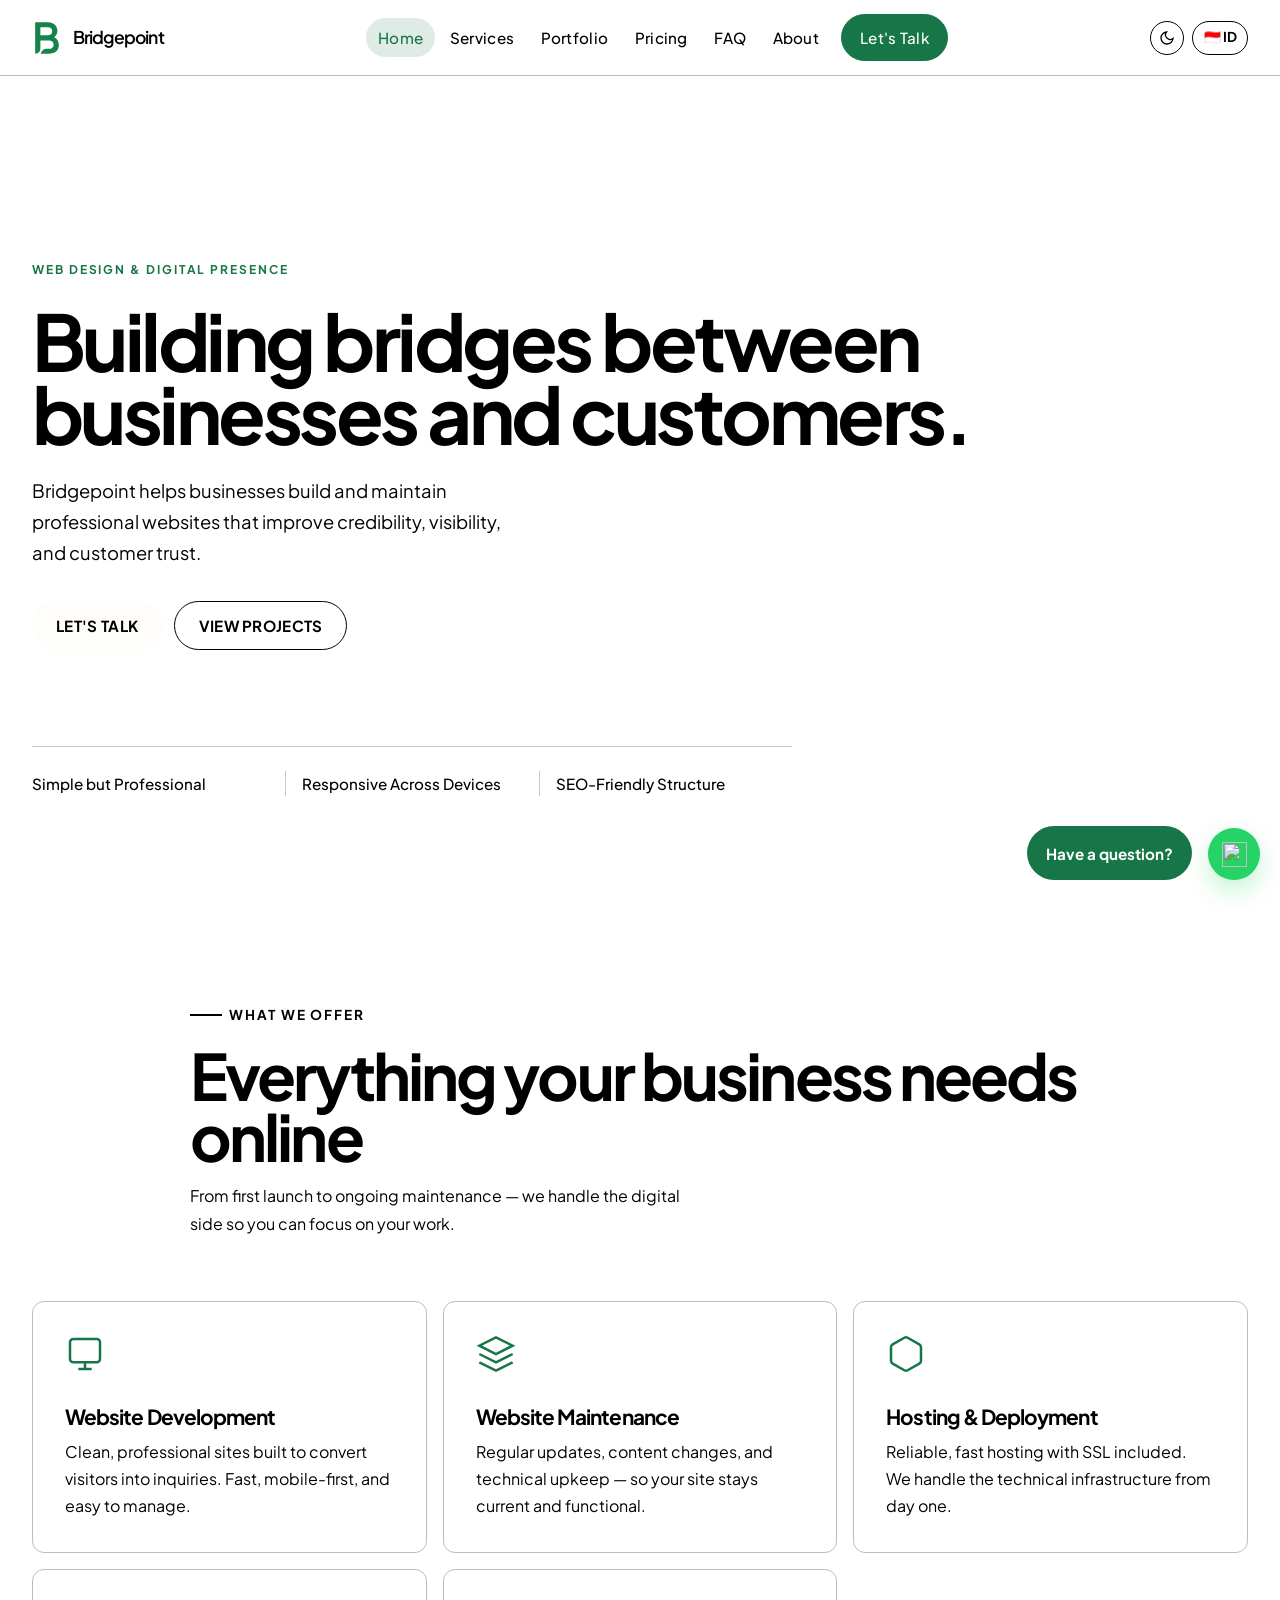
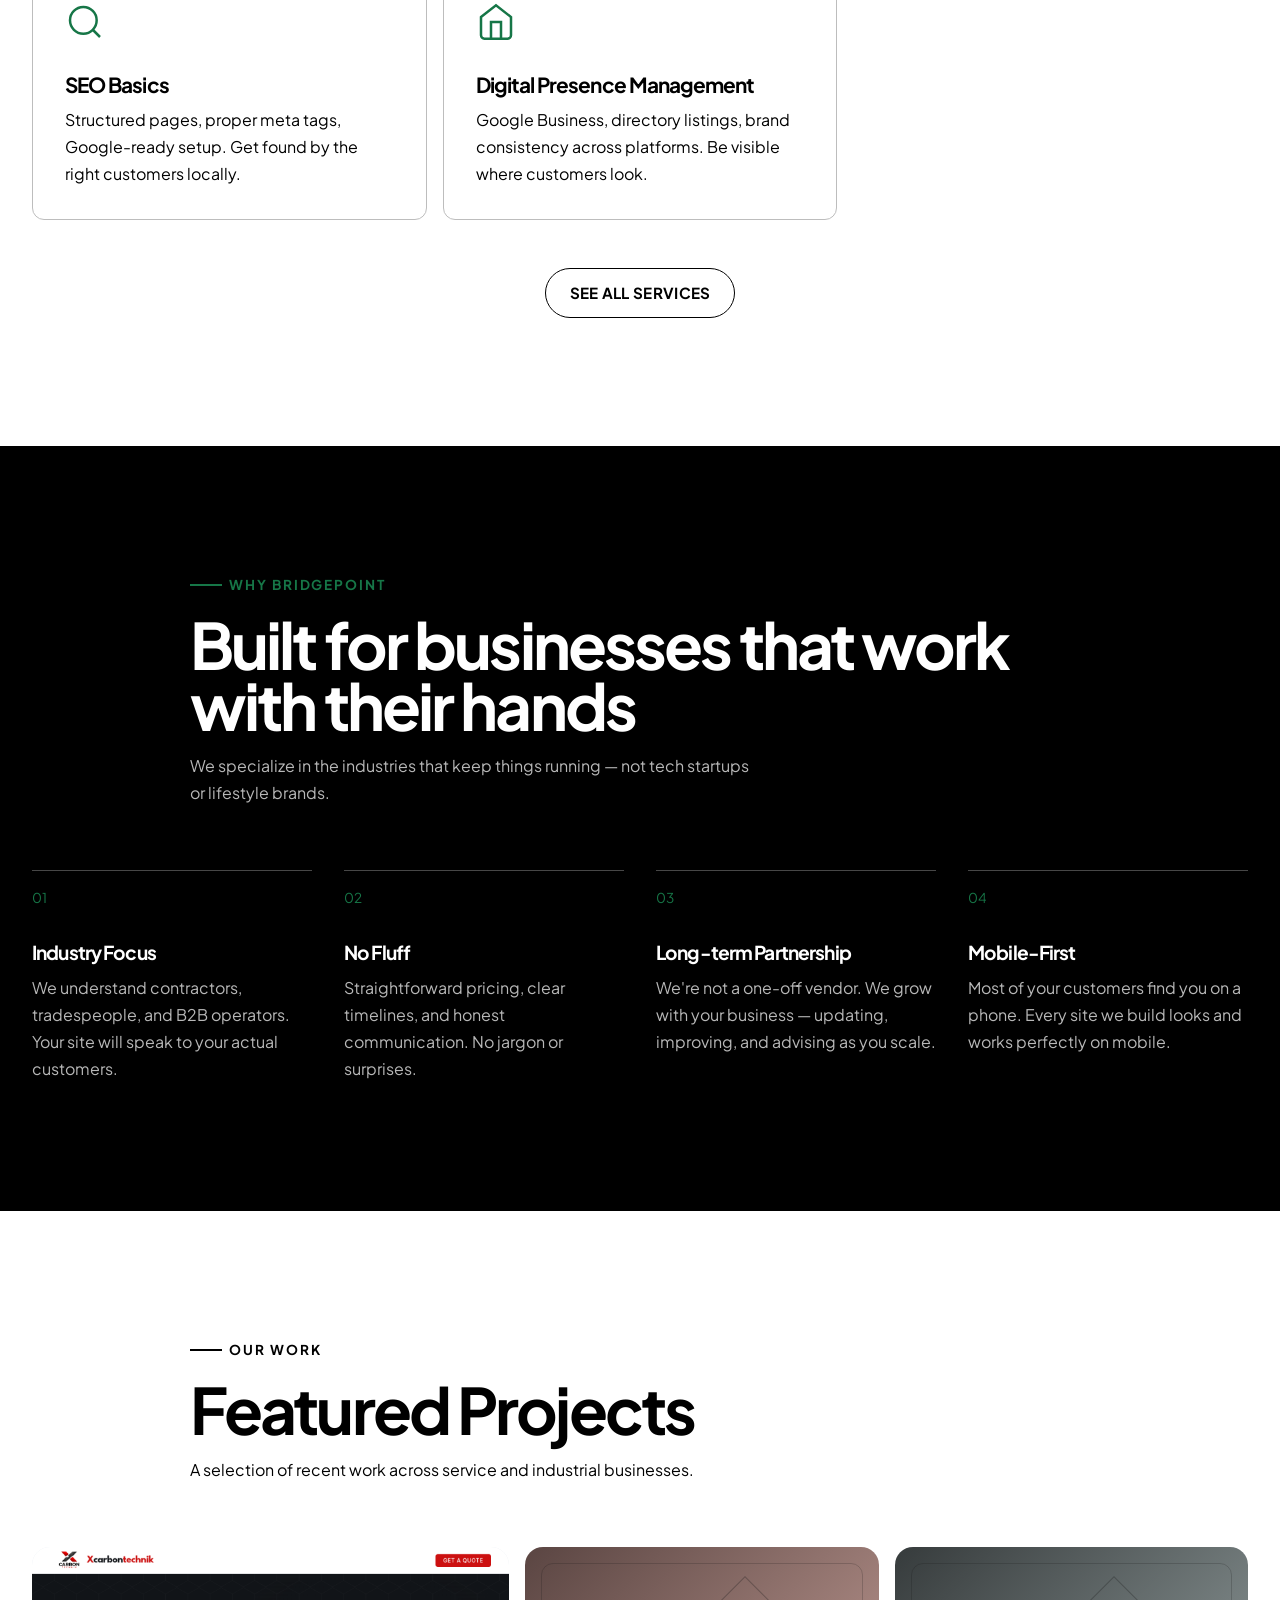
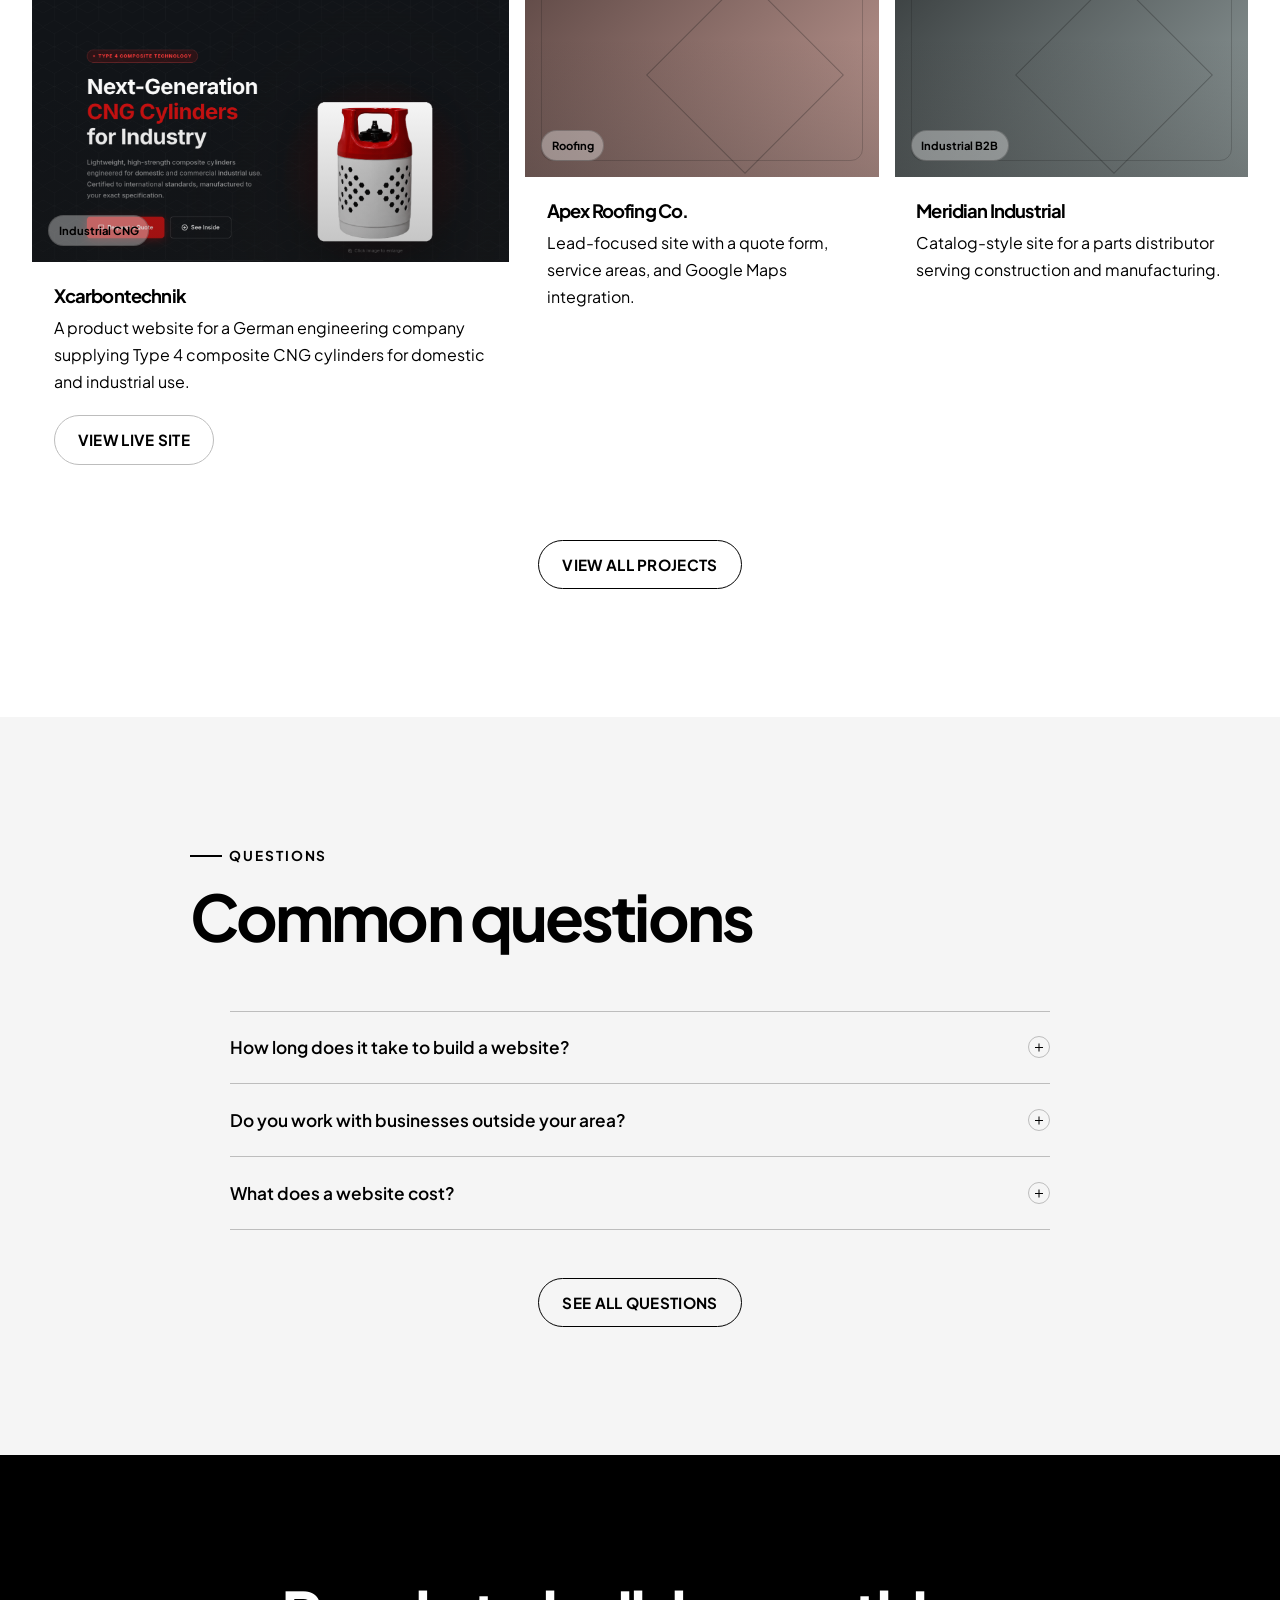
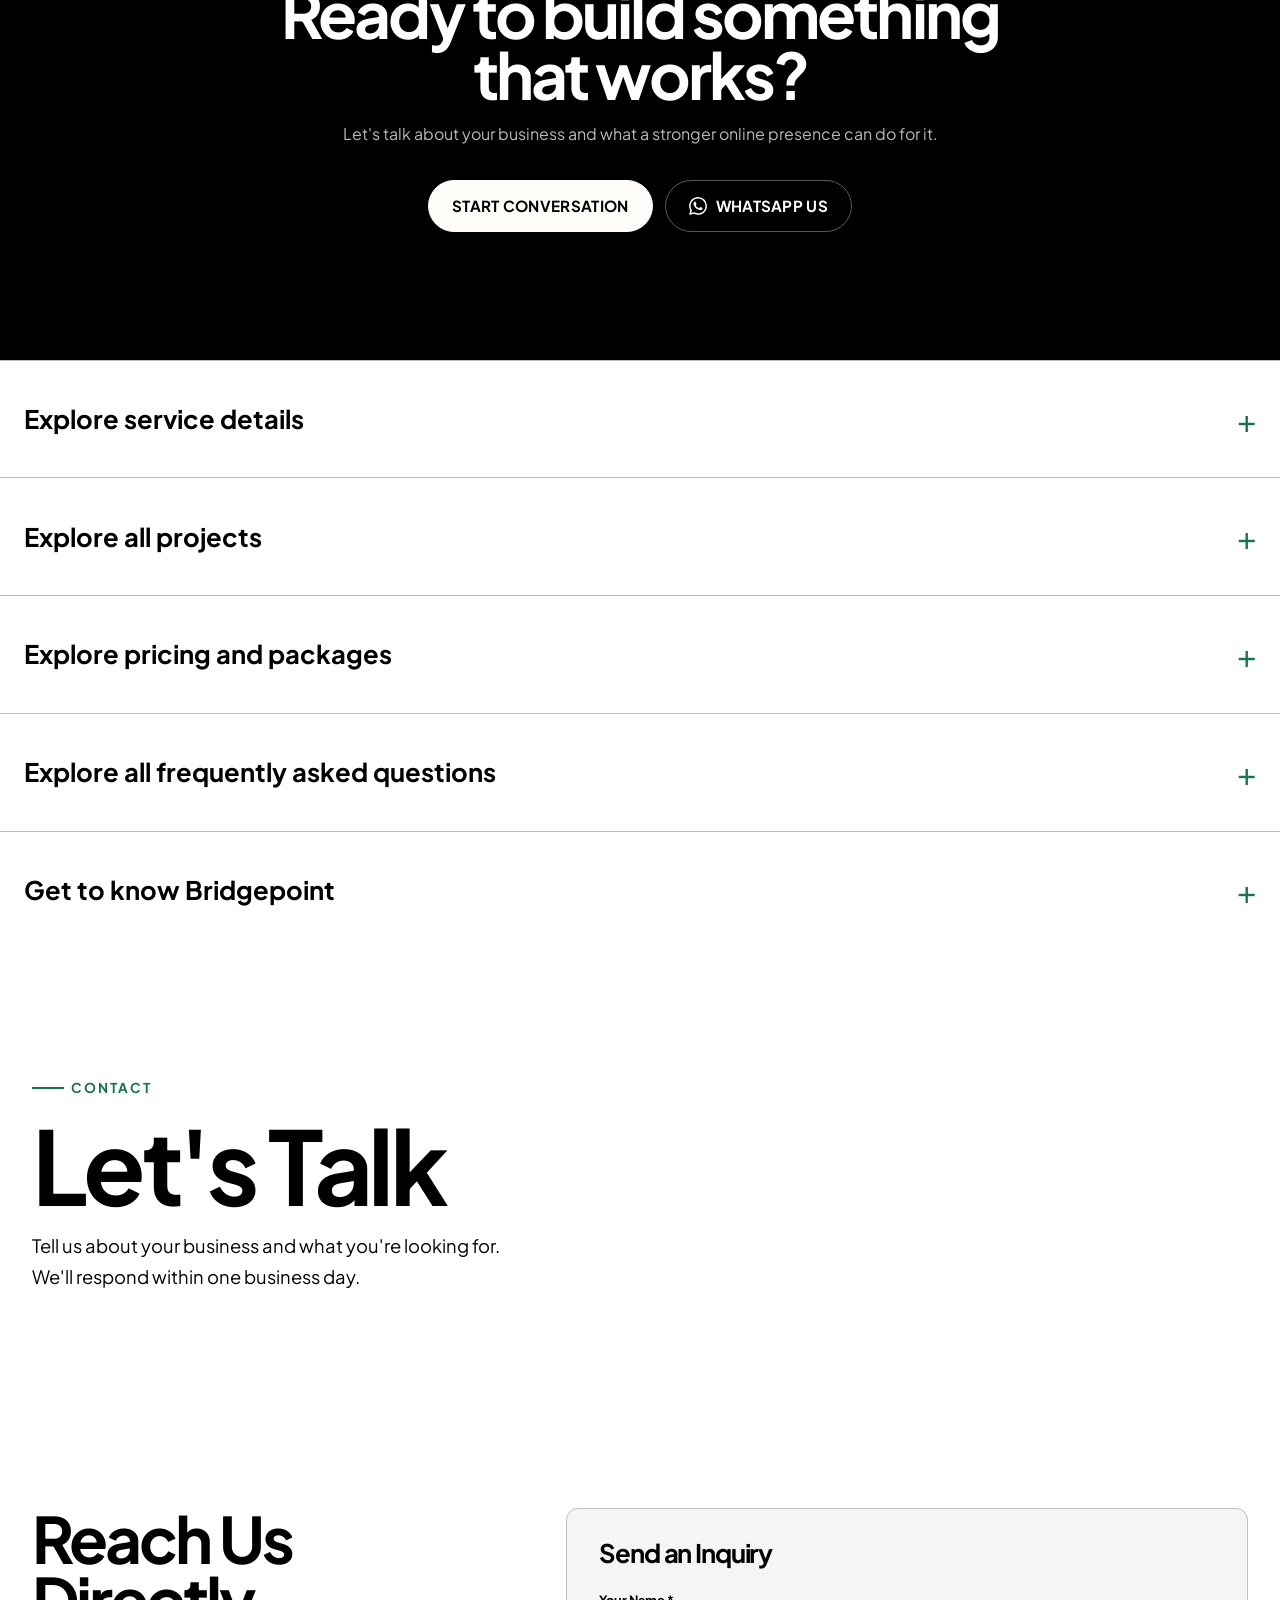
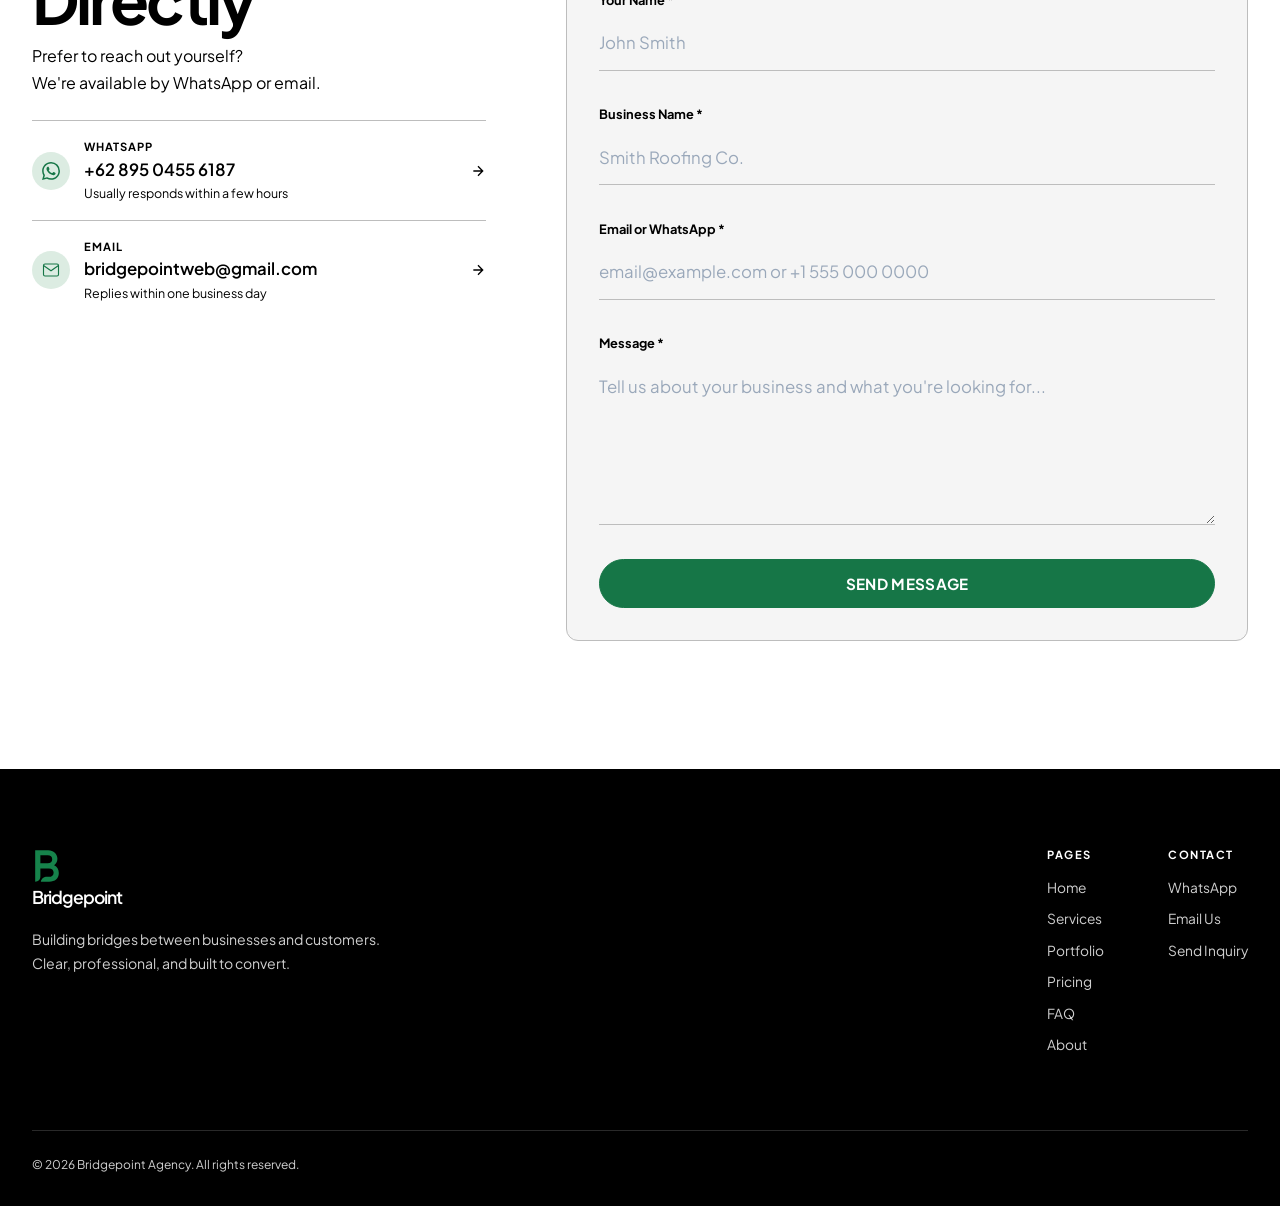
==== commit 66812e6f: "update" ====
--- a/index.html
+++ b/index.html
@@ -15,7 +15,7 @@
     <meta name="description" content="Bridgepoint helps service businesses, contractors, and industrial companies build professional websites that improve credibility, visibility, and customer trust." />
     <meta name="robots" content="index, follow" />
     <meta property="og:title" content="Bridgepoint — Web Design for Service & Industrial Businesses" />
-    <meta property="og:description" content="Modern websites for businesses that mean business." />
+    <meta property="og:description" content="Building bridges between businesses and customers." />
     <meta property="og:type" content="website" />
     <link rel="preconnect" href="https://fonts.googleapis.com">
     <link rel="preconnect" href="https://fonts.gstatic.com" crossorigin>
@@ -92,7 +92,7 @@
         <div class="hero">
           <div class="container">
             <div class="hero-eyebrow">Web Design &amp; Digital Presence</div>
-            <h1 class="hero-headline">Modern websites for service and businesses.</h1>
+            <h1 class="hero-headline">Building bridges between businesses and customers.</h1>
             <p class="hero-sub">Bridgepoint helps businesses build and maintain professional websites that improve credibility, visibility, and customer trust.</p>
             <div class="hero-actions">
               <a href="#contact" class="btn btn-primary" data-page="contact">Let's Talk</a>
